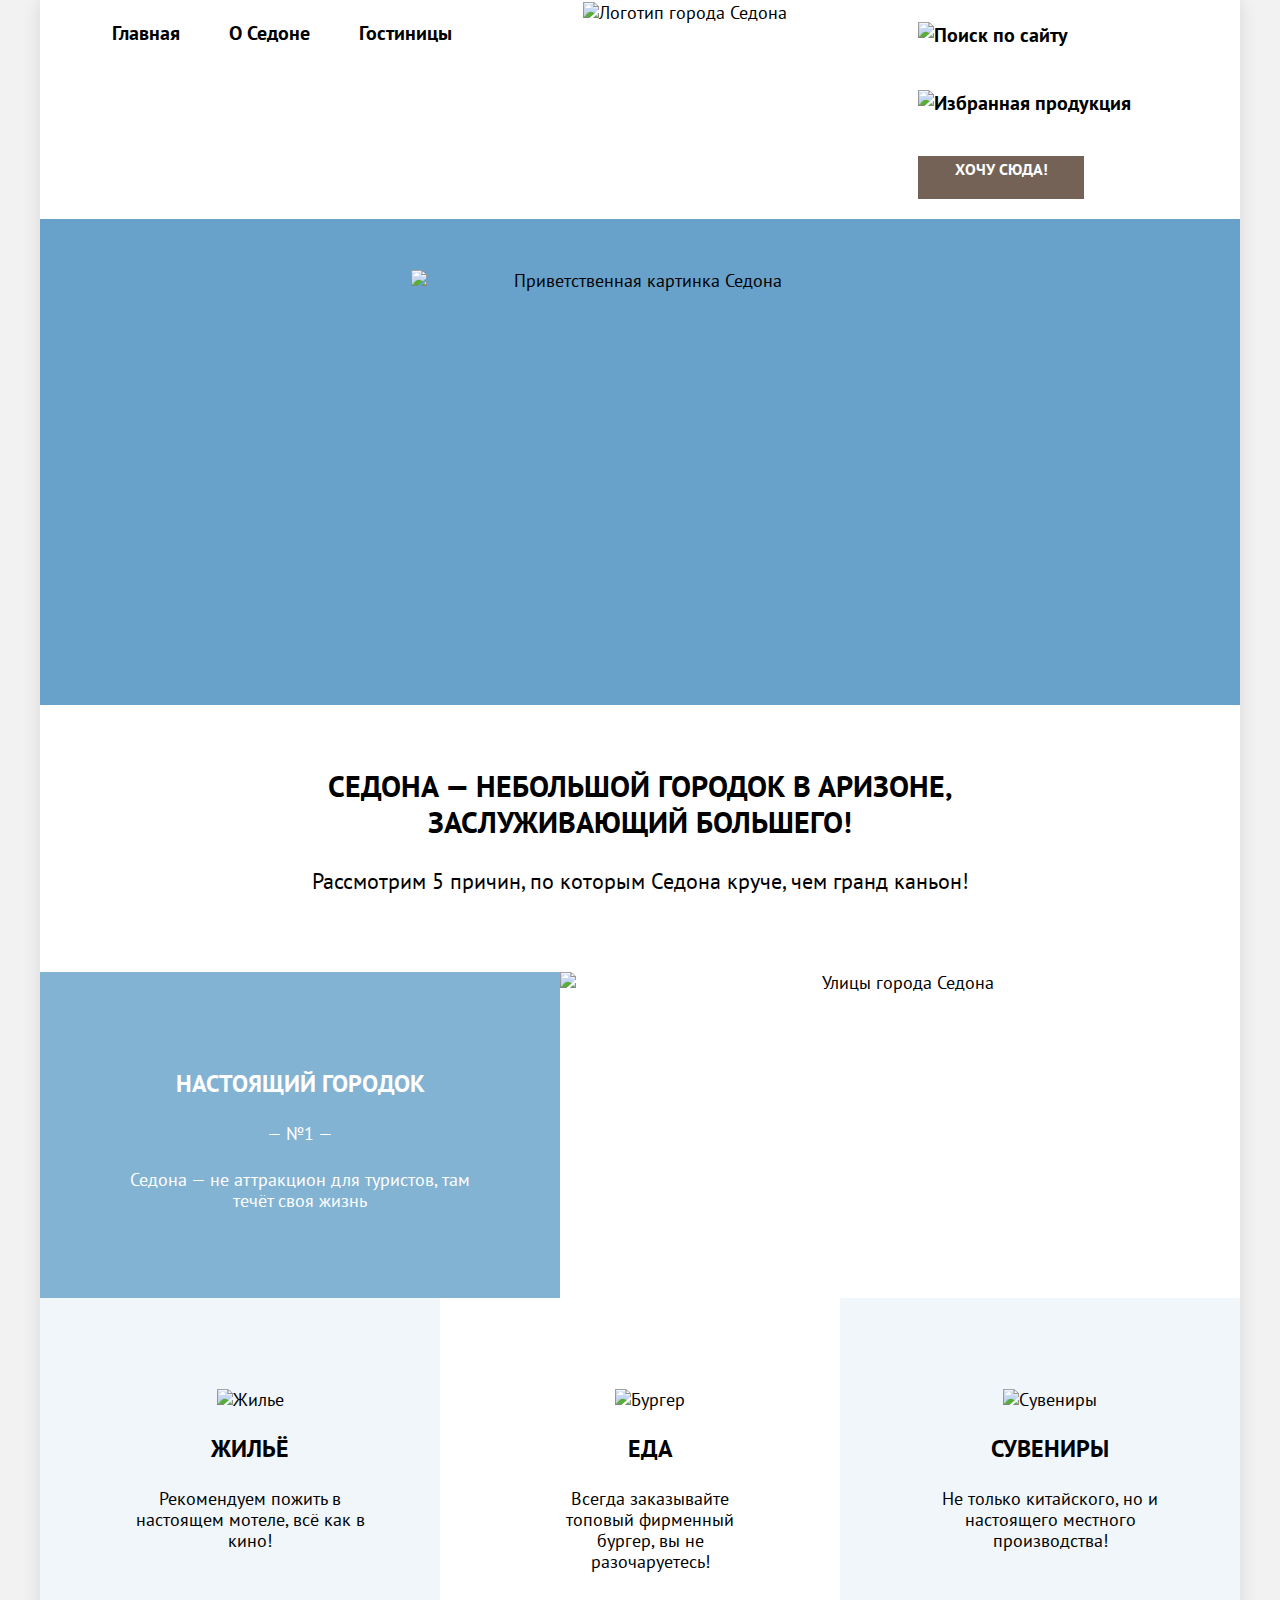
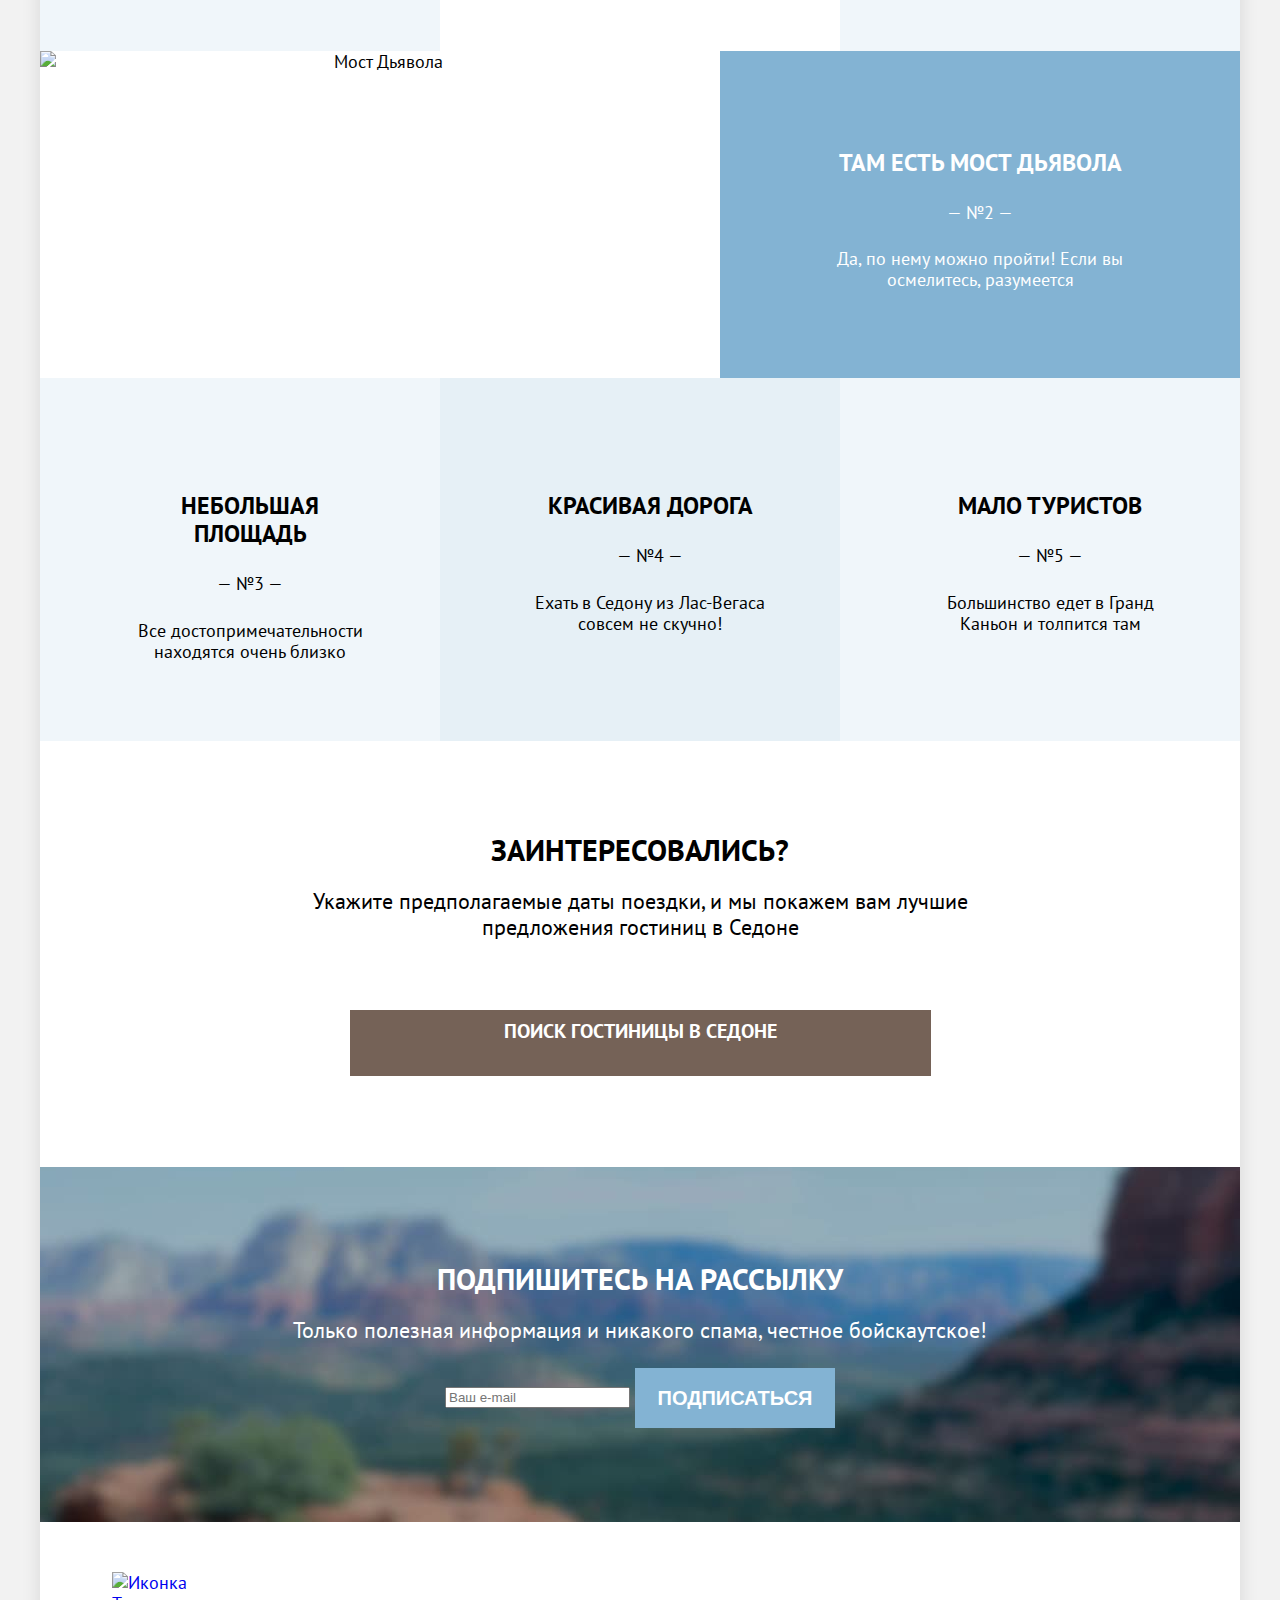
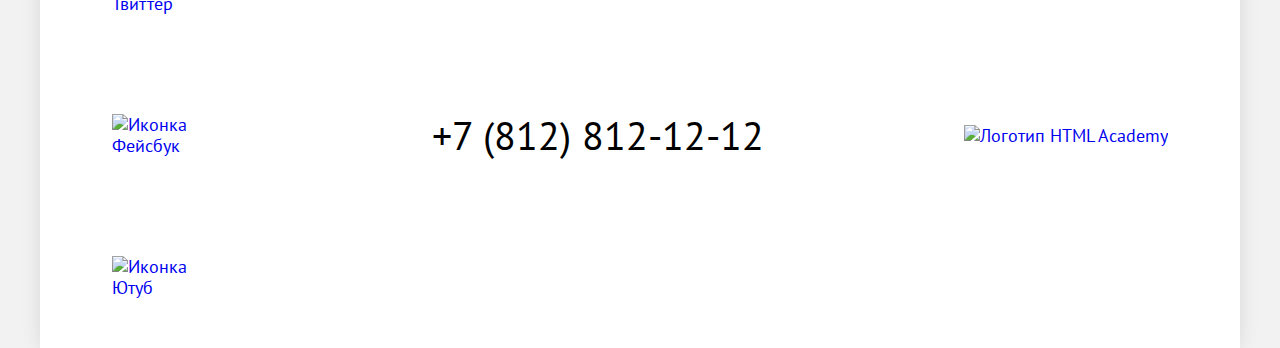
==== index.html @ 06d9ac66 "Стилизовал микросетки на флексах" ====
<!DOCTYPE html>
<html lang="en">
<head>
  <meta charset="UTF-8">
  <meta http-equiv="X-UA-Compatible" content="IE=edge">
  <meta name="viewport" content="width=device-width, initial-scale=1.0">
  <title>Седона</title>
  <link rel="stylesheet" href="css/styles.css">
</head>
<body>
  <div class="page-wrapper">
    <!-- HEADER-START -->
    <header class="main-header">
      <nav class="navigation container-xl">
        <ul class="navigation-list rs-list menu">
          <li class="navigation-item">
            <a class="navigation-link">Главная</a>
          </li>
          <li class="navigation-item">
            <a class="navigation-link" href="#">О Седоне</a>
          </li>
          <li class="navigation-item">
            <a class="navigation-link" href="catalog.html">Гостиницы</a>
          </li>
        </ul>
        <a class="logo">
          <span class="visually-hidden">Логотип города Седона</span>
          <img src="img/logos/logo-sedona.svg" width="138px" height="70px" class="logo" alt="Логотип города Седона">
        </a>
        <ul class="navigation-list navigation-user menu rs-list">
          <li class="navigation-item">
            <a class="navigation-link" href="#">
              <span class="visually-hidden">Поиск</span>
              <img src="img/icons/search-icon.svg" width="18px" height="18px" alt="Поиск по сайту">
            </a>
          </li>
          <li class="navigation-item">
            <a class="navigation-link" href="#">
              <span class="visually-hidden">Избранное</span>
              <img src="img/icons/favorite-icon.svg" width="18px" height="17px" alt="Избранная продукция">
            </a>
          </li>
          <li class="navigation-item">
            <a href="#" class="button button-brown">Хочу сюда!</a>
          </li>
        </ul>
      </nav>
    </header>
    <!-- HEADER END -->
    <!-- MAIN-START -->
    <main class="main-index">
      <div class="main-wrapper">
        <h1 class="visually-hidden">Cайт города Седона</h1>
        <section class="intro">
          <h2 class="visually-hidden">Баннер главной страницы</h2>
          <img class="intro-image" src="img/welcome.png" width="458px" height="352px" alt="Приветственная картинка Седона">
        </section>
        <section class="advantages">
          <h2 class="visually-hidden">Преимущества Седоны</h2>
          <div class="container-lg">
            <p class="advantages-heading rs-list">Седона — небольшой городок в Аризоне, заслуживающий большего!</p>
            <p class="advantages-description rs-list">Рассмотрим 5 причин, по которым Седона круче, чем гранд каньон!</p>
          </div>
          <!-- ADVANTAGES LIST START -->
          <div class="advantages-grid">
            <div class="advantages-row">
              <div class="advantages-item-coldblue">
                <h3 class="advantages-item-title title-4 rs-list">Настоящий городок</h3>
                <p class="advantages-item-number rs-list">— №1 —</p>
                <p class="advantages-item-description rs-list">Седона — не аттракцион для туристов, там течёт своя жизнь</p>
              </div>
              <img class="advantages-img" src="img/sedona-town.jpg" width="800px" height="384px" alt="Улицы города Седона">
            </div>
            <ul class="advantages-row rs-list">
              <li class="advantages-list-item advantages-item-lightblue">
                <img class="advantages-item-img" src="img/icons/house-icon.svg" width="75" height="72px" alt="Жилье">
                <h3 class="advantages-item-heading title-4 rs-list">Жильё</h3>
                <p class="advatanges-item-desc rs-list">Рекомендуем пожить в настоящем мотеле, всё как в кино!</p>
              </li>
              <li class="advantages-list-item advantages-item-white">
                <img class="advantages-item" src="img/icons/burger-icon.svg" width="74" height="70" alt="Бургер">
                <h3 class="advantages-item-heading title-4 rs-list">Еда</h3>
                <p class="advantages-item-desc rs-list">Всегда заказывайте топовый фирменный бургер, вы не разочаруетесь!</p>
              </li>
              <li class="advantages-list-item advantages-item-lightblue">
                <img class="advantages-item-img" src="img/icons/gift-icon.svg" width="64px" height="76px" alt="Сувениры">
                <h3 class="advantages-item-heading title-4 rs-list">Сувениры</h3>
                <p class="advantages-item-desc rs-list">Не только китайского, но и настоящего местного производства!</p>
              </li>
            </ul>
            <div class="advantages-row">
              <img class="advantages-img" src="img/devil-bridge.jpg" width="800" height="384" alt="Мост Дьявола">
              <div class="advantages-item-coldblue">
                <h3 class="advantages-item-title title-4 rs-list">Там есть мост дьявола</h3>
                <p class="advantages-item-number rs-list">— №2 —</p>
                <p class="advantages-item-description rs-list">Да, по нему можно пройти! Если вы осмелитесь, разумеется</p>
              </div>
            </div>
            <ul class="advantages-row rs-list">
              <li class="advantages-list-item advantages-item-lightblue">
                <h3 class="advantages-item-heading title-4 rs-list">Небольшая площадь</h3>
                <p class="advantages-number rs-list">— №3 —</p>
                <p class="advantages-item-description rs-list">Все достопримечательности находятся очень близко</p>
              </li>
              <li class="advantages-list-item advantages-item-lighterblue">
                <h3 class="advantages-item-heading title-4 rs-list">Красивая дорога</h3>
                <p class="advantages-number rs-list">— №4 —</p>
                <p class="advantages-item-description rs-list">Ехать в Седону из Лас-Вегаса совсем не скучно!</p>
              </li>
              <li class="advantages-list-item advantages-item-lightblue">
                <h3 class="advantages-item-heading title-4 rs-list">Мало туристов</h3>
                <p class="advantages-number rs-list">— №5 —</p>
                <p class="advantages-item-description rs-list">Большинство едет в Гранд Каньон и толпится там</p>
              </li>
            </ul>
          </div>
          <!-- ADVANTAGES LIST END -->
          <section class="container-lg">
            <span class="visually-hidden">Поиск гостинницы</span>
            <h2 class="booking-title title-3 rs-list">Заинтересовались?</h2>
            <p class="booking-text rs-list">Укажите предполагаемые даты поездки, и мы покажем вам лучшие предложения гостиниц в Седоне</p>
            <a class="button booking-button button-brown" href="catalog.html">ПОИСК ГОСТИНИЦЫ В Седоне</a>
          </section>
        </section>
      </div>
    </main>
    <!-- MAIN-END -->
    <!-- FOOTER-START -->
    <footer class="page-footer">
        <section class="subscribe">
          <div class="container-lg">
            <h2 class="subscribe-title title-3 rs-list">Подпишитесь на рассылку</h2>
            <p class="subscribe-text rs-list">Только полезная информация и никакого спама, честное бойскаутское!</p>
          </div>
          <form action="https://echo.htmlacademy.ru/" class="subscribe-form" method="POST">
            <label>
              <span class="visually-hidden">Ваш e-mail</span>
              <input type="email" class="subscribe-field" name="email" placeholder="Ваш e-mail" required>
            </label>
            <button type="submit" class="button subscribe-button button-blue">Подписаться</button>
          </form>
        </section>
        <section class="catalog-contacts container-xl">
            <h2 class="visually-hidden">Как связаться с нами</h2>
            <ul class="social rs-list">
              <li class="social-item">
                <a class="social-link" href="https://twitter.com/htmlacademy_ru">
                  <span class="visually-hidden">Твиттер</span>
                  <img src="img/icons/social-twitter.png" width="18px" height="15px" alt="Иконка Твиттер">
                </a>
              </li>
              <li class="social-item">
                <a class="social-link" href="https://www.facebook.com/htmlacademy">
                  <span class="visually-hidden">Фейсбук</span>
                  <img src="img/icons/social-facebook.png" width="10px" height="18px" alt="Иконка Фейсбук">
                </a>
              </li>
              <li class="social-item">
                <a class="social-link" href="https://www.youtube.com/user/htmlacademyru">
                  <span class="visually-hidden">Ютуб</span>
                  <img src="img/icons/social-youtube.png" width="20px" height="16px" alt="Иконка Ютуб">
                </a>
              </li>
            </ul>
            <a class="footer-phone" href="tel:+78128121212">+7 (812) 812-12-12</a>
            <a class="htmlacademy-logo" href="https://.htmlacademy.ru/">
              <span class="visually-hidden">HTML Академия</span>
              <img src="img/logos/logo-htmlacademy.svg" width="115px" height="33px" alt="Логотип HTML Academy">
            </a>
        </section>
    </footer>
    <!-- FOOTER-END -->
  </div>
</body>
</html>
---- css/styles.css ----
/* ==================================
   Section - Fonts
   ================================= */
   @font-face {
    font-family: "PT Sans";
    font-style: normal;
    font-weight: 400;
    src: url("../fonts/ptsans-400.woff2");
    font-display: swap;
  }

  @font-face {
    font-family: "PT Sans";
    font-style: normal;
    font-weight: 700;
    src: url("../fonts/ptsans-700.woff2");
    font-display: swap;
  }

  /* ==================================
     Section - Variables
     Блок будет содержать переменные:
     - цвета
     - повторяющиеся размеры и т.д.
     ================================= */
  :root {
    --b-black: #000000;
    --b-dark: #333333;
    --b-grey: #e5e5e5;
    --b-grey-light: #f2f2f2;
    --b-white: #fff;
    --brown-light: #756257;
    --brown-dark: #615048;
    --green-light: #7db54f;
    --green-dark: #6c9e42;
    --blue-light: #83b3d3;
    --blue-lighten-1: rgba(131, 179, 211, 0.2);
    --blue-lighten-2: rgba(131, 179, 211, 0.12);
    --blue-dark: #68a2ca;
    --error: #ff5757;
    --warning: #fd922e;
    --succes: #7db550;

    --base-fz: 18px;
    --base-lh: 21px;
    --base-fw: 400;
    --base-ff: "PT Sans", Arial, Helvetica, sans-serif;
    --anim: all 0.2s ease;
  }

  /* ==================================
     Section - Global Styles
     ================================= */

html {
  height: 100%;
}

body {
  padding: 0;
  margin: 0;
  display: flex;
  flex-direction: column;
  min-height: 100%;
  font-family: var(--base-ff);
  font-size: var(--base-fz);
  line-height: var(--base-lh);
  font-weight: var(--base-fw);
  background-color: var(--b-grey-light);
  color: var(--dark);
}

.main-container {
  flex-grow: 1;
}

.page-wrapper {
  width: 1200px;
  margin: 0 auto;
  background-color: var(--b-white);
  box-shadow: 0 0 18px 0px rgb(0 0 0 / 11%);
}

.container-xl {
  width: 1056px;
  margin: 0 auto;
}

.container-lg {
  width: 720px;
  margin: 0 auto;
}

img {
  max-width: 100%;
  height: auto;
  vertical-align: middle;
}

a {
  text-decoration: none;
}
/* ==================================
   Section - Utility classes
   ================================= */

.visually-hidden {
  position: absolute;
  width: 1px;
  height: 1px;
  margin: -1px;
  border: 0;
  padding: 0;
  white-space: nowrap;
  clip-path: inset(100%);
  clip: rect(0 0 0 0);
  overflow: hidden;
}

.rs-list {
  list-style: none;
  padding: 0;
  margin: 0;
}

.rs-indent {
  padding: 0;
  margin: 0;
}

/* ==================================
   Section - Buttons
   ================================= */
.button {
  display: inline-block;
  vertical-align: middle;
  font-size: 16px;
  line-height: var(--base-lh);
  font-weight: 700;
  text-align: center;
  text-decoration: none;
  text-transform: uppercase;
  color: var(--b-white);
  transition: var(--anim);
  border: 3px solid transparent;
  outline: none;
}

.button-blue {
  background-color: var(--blue-light);
}

.button-blue:hover {
  background-color: var(--blue-dark);
}

.button-blue:focus {
  border-color: var(--brown-light);
}

.button-blue:active {
  color: rgba(255, 255, 255, 0.3);
}

.button-brown {
  background-color: var(--brown-light);
}

.button-green {
  background-color: var(--green-light);
}

.button-brow:hover {
}
.button-brow:focus {
}
.button-brow:active {
}

.button-green:hover {
}
.button-green:focus {
}
.button-green:active {
}
/* ==================================
   Section - Typography
   ================================= */
.title-1 {
  font-weight: 700;
  font-size: 60px;
  line-height: 78px;
  color: var(--b-black);
}
.title-2 {
  font-weight: 700;
  font-size: 40px;
  color: var(--b-black);
}
.title-3 {
  font-weight: 700;
  font-size: 30px;
  line-height: 30px;
  text-transform: uppercase;
  color: var(--b-black);
}
.title-4 {
  font-weight: 700;
  font-size: 24px;
  color: var(--b-black);
}

/* ==================================
   Section - Header
   ================================= */

.navigation {
  display: flex;
}

.navigation-list {
  margin: 0;
  padding: 0;
  width: 340px;
}

.menu {
  display: flex;
  justify-content: space-between;
  flex-wrap: wrap;
}

.navigation-item {
  padding-top: 20px;
  padding-bottom: 20px;
}

.navigation-link {
  font-size: 20px;
  line-height: 26px;
  text-decoration: none;
  color: var(--b-black);
  font-weight: 700;
  display: block;
}

.navigation-user .navigation-link {
  min-height: 18px;
  min-width: 18px;
}

.navigation-user .button {
  min-width: 160px;
  min-height: 37px;
}

.logo {
  margin-right: auto;
  margin-left: auto;
}

.navigation-user {
  width: 250px;
}

/* ==================================
   Section - Intro
   ================================= */


.intro {
  background: var(--blue-dark) url("../img/backgrounds/index-background.jpg") no-repeat center/cover;
  display: flex;
  justify-content: center;
  align-items: center;
  text-align: center;
}

.intro-image {
  margin-top: 51px;
  margin-bottom: 83px;
}

/* ==================================
   Section - Advantages
   ================================= */

.advantages,
.advantages-row {
  text-align: center;
}

.advantages-heading {
  font-size: 30px;
  line-height: 36px;
  text-transform: uppercase;
  font-weight: 700;
  color: var(--b-black);
  margin-top: 63px;
  margin-bottom: 23px;
}

.advantages-description {
  font-size: 22px;
  line-height: 36px;
  margin-bottom: 73px;
}

.advantages-row {
  display: flex;
}

.advantages-img {
  flex-grow: 2;
}

.advantages-item-coldblue {
  width: calc(100% - 800px);
  background-color: var(--blue-light);
  color: var(--b-white);
  padding: 98px 90px 77px 90px;
}

.advantages-item-title {
  line-height: 28px;
  text-transform: uppercase;
  color: var(--b-white);
  margin: 0;
}


.advantages-item-number {
  margin-top: 25px;
  margin-bottom: 25px;
}

.advantages-item-lightblue {
  background-color: rgba(131, 179, 211, 0.12);
}

.advantages-list-item {
  width: calc(100% / 3);
  padding: 89px 75px 79px 95px;
}

.advantages-item-heading {
  line-height: 28px;
  text-transform: uppercase;
  margin-top: 25px;
  margin-bottom: 25px;
}

.advantages-number {
  margin-bottom: 26px;
}

.advantages-item-lighterblue {
  background-color: rgba(131, 179, 211, 0.2);
}

/* ==================================
   Section - Booking
   ================================= */

.booking-title {
  line-height: 36px;
  margin-top: 91px;
  margin-bottom: 20px;
}

.booking-button {
  font-size: 20px;
  line-height: 36px;
  margin-bottom: 91px;
  min-width: 575px;
  min-height: 60px;
}

.booking-text {
  font-size: 22px;
  line-height: 26px;
  margin-bottom: 70px;
}

/* ==================================
   Section - Subscribe
   ================================= */

.subscribe {
  background: var(--blue-dark) url("../img/backgrounds/background-subscribe.jpg") no-repeat center/cover;
  color: var(--b-white);
  text-align: center;
}

.subscribe-title {
  line-height: 36px;
  color: var(--b-white);
  padding-top: 94px;
  margin-bottom: 20px;
}

.subscribe-text {
  font-size: 22px;
  line-height: 26px;
  margin-bottom: 25px;
}

.subscribe-button {
  font-size: 20px;
  line-height: 26px;
  min-width: 200px;
  min-height: 60px;
}

.subscribe-form {
  width: 800px;
  margin: 0 auto;
  padding-bottom: 94px;
}

/* ==================================
   Section - Footer
   ================================= */


.catalog-contacts {
  display: flex;
  justify-content: space-between;
  align-items: center;
}

.social {
  width: 120px;
  display: flex;
  flex-wrap: wrap;
  justify-content: space-between;
}


.social-item {
  padding-top: 50px;
  padding-bottom: 50px;
}

.footer-phone {
  font-size: 40px;
  line-height: 40px;
  color: var(--b-black);
  text-decoration: none;
}

/* ==================================
   Section - Inner Header
   ================================= */

.inner-header {
  background-color: var(--b-dark);
  background-image: url("../img/backgrounds/catalog-background.jpg");
  background-repeat: no-repeat;
  background-position: center center;
  background-size: cover;
  color: var(--b-white);
}

.inner-header-title {
  color: var(--b-white);
  padding-top: 20px;
  margin-bottom: 5px;
}

.breadcrumbs {
  display: flex;
  margin-bottom: 45px;
}

.breadcrumbs-link {
  font-size: 16px;
  margin-left: 27px;
}

/* ==================================
   Section - Filters
   ================================= */

.filter-title {
  font-size: 20px;
  line-height: 26px;
  font-weight: 700;
}

.filter {
  display: flex;
  padding-bottom: 83px;
}

.filter-group {
  width: 150px;
}

.infrastructure {
  margin-right: 70px;
}

.product-type {
  margin-right: 170px;
}

.filters {
  display: flex;
}

.filters-button {
  display: flex;
  flex-direction: column;
  margin-left: auto;
}

.filter-submit {
  min-width: 160px;
  min-height: 48px;
  cursor: pointer;
}

.filter-reset {
  font-family: var(--base-ff);
  font-size: var(--base-fz);
  font-weight: var(--base-fw);
  color: var(--b-white);
  background-color: hsl(0deg 0% 100% / 0%);
  min-width: 160px;
  min-height: 48px;
  border: none;
  cursor: pointer;
}



/* ==================================
   Section - Sorting
   ================================= */


.catalog-sort {
  display: flex;
  padding-top: 50px;
  padding-bottom: 45px;
}

.catalog-sort-title {
  line-height: 39px;
  margin-right: 170px;
}

.catalog-grade-select {
  font-size: var(--base-fz);
  line-height: 24px;
  font-weight: var(--base-fw);
  color: var(--dark);
}

.sort-type {
  margin-left: auto;
  width: 160px;
  display: flex;
}

.sort-type-item:not(:last-child) {
  margin-right: 8px;
}

/* ==================================
   Section - Product-List
   ================================= */

.card {
  display: flex;
}

.card-column {
  display: flex;
}

.raiting-column {
  margin-left: auto;
}

.card-name-link {
  line-height: 31px;
  text-decoration: none;
}

.raiting-value {
  font-size: 16px;
  text-align: center;
  text-transform: uppercase;
  background-color: var(--b-grey-light);
}

.catalog-button-more {
  font-size: 20px;
  line-height: 26px;
  min-width: 625px;
  min-height: 55px;
  margin-top: 31px;
  margin-bottom: 30px;
}

.catalog-more {
  text-align: center;
}

/* ==================================
   Section - Pagination
   ================================= */

.catalog-footer {
  display: flex;
  justify-content: space-between;
  padding-top: 31px;
}

.pagination {
  display: flex;
}

.pagination-item {
  width: 55px;
}

.pagination-item:not(:last-child) {
  margin-right: 7px;
}

.pagination-link {
  font-size: 20px;
  line-height: 26px;
  text-align: center;
  font-weight: 700;
  text-decoration: none;
  color: var(--b-white);
  background-color: var(--blue-light);
  min-width: 55px;
  min-height: 55px;
  display: block;
}

.pagination-link-current {
  background-color: var(--b-grey);
  color: var(--b-dark);
}

/* ==================================
   Section - Subscribe-Catalog
   ================================= */

.subscribe-catalog {
  text-align: center;
}

.subscribe-catalog-title {
  line-height: 36px;
  color: var(--b-black);
  padding-top: 94px;
  margin-bottom: 20px;
}
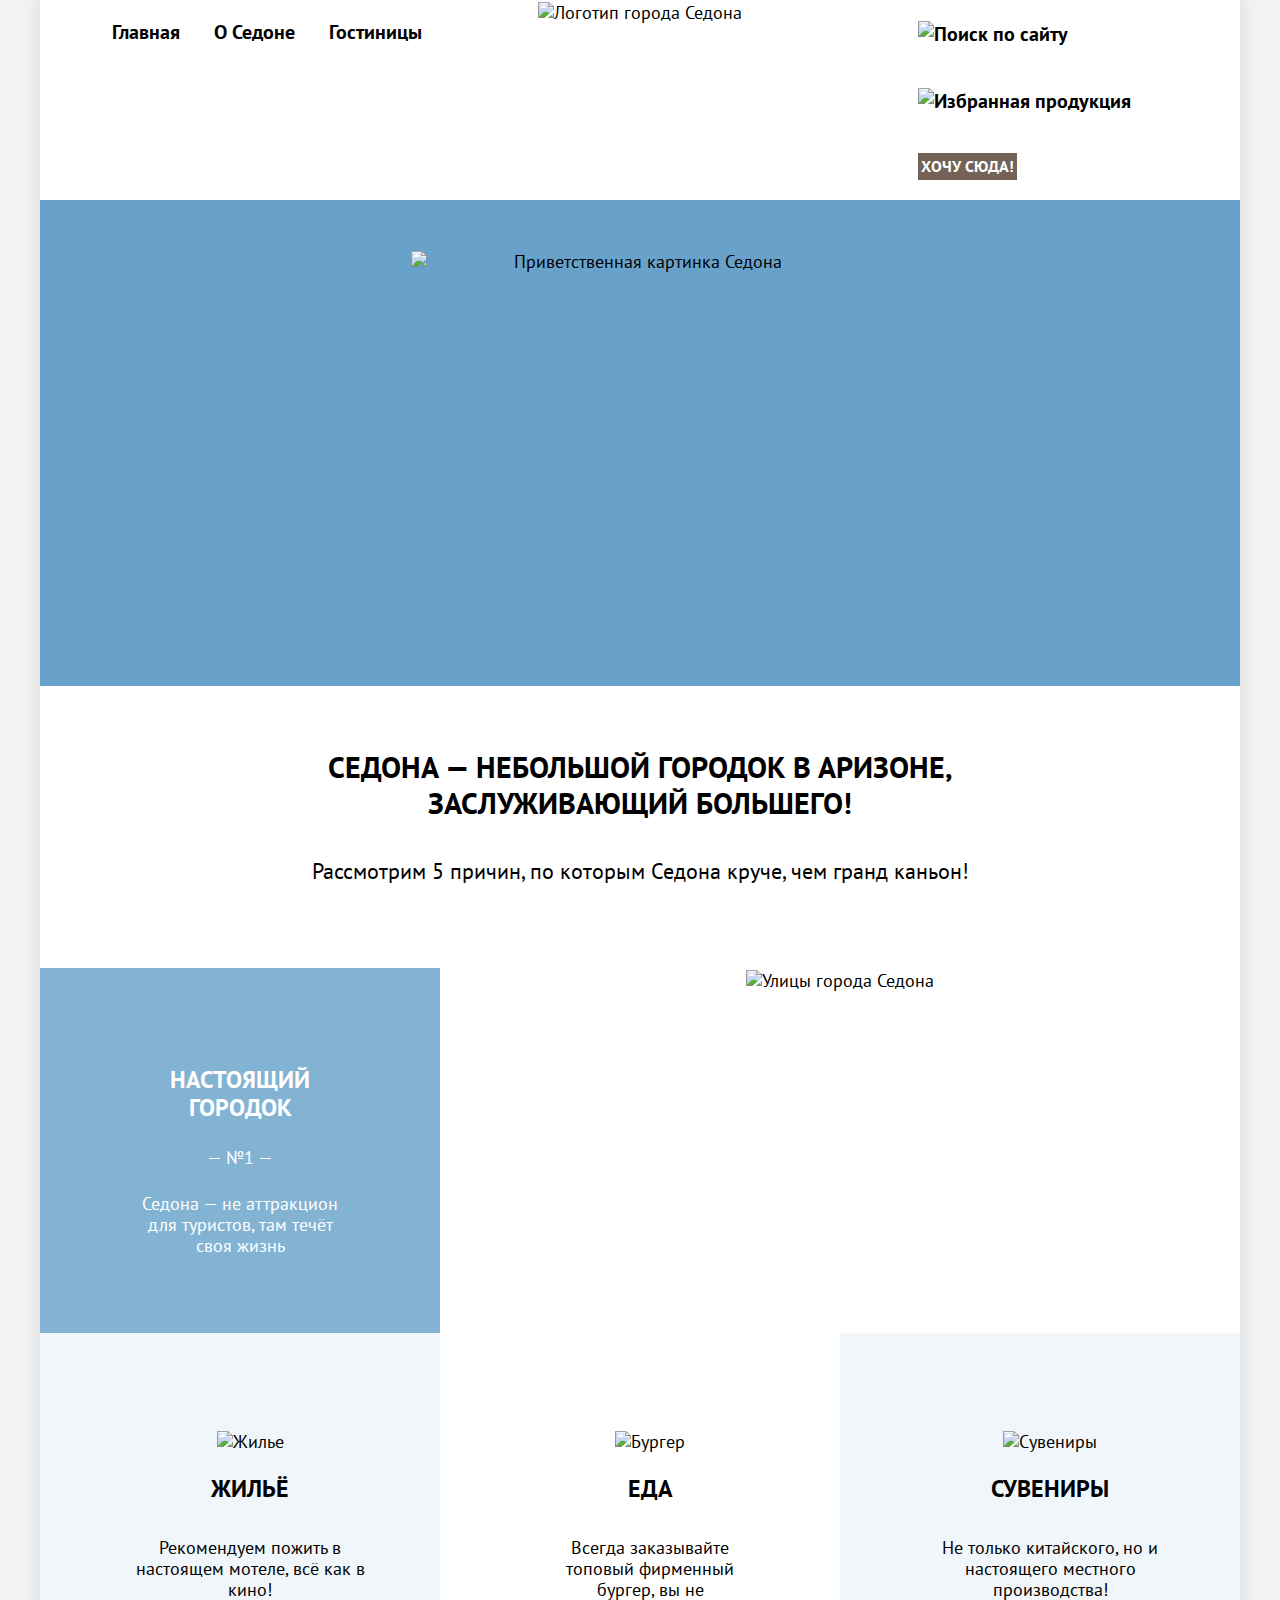
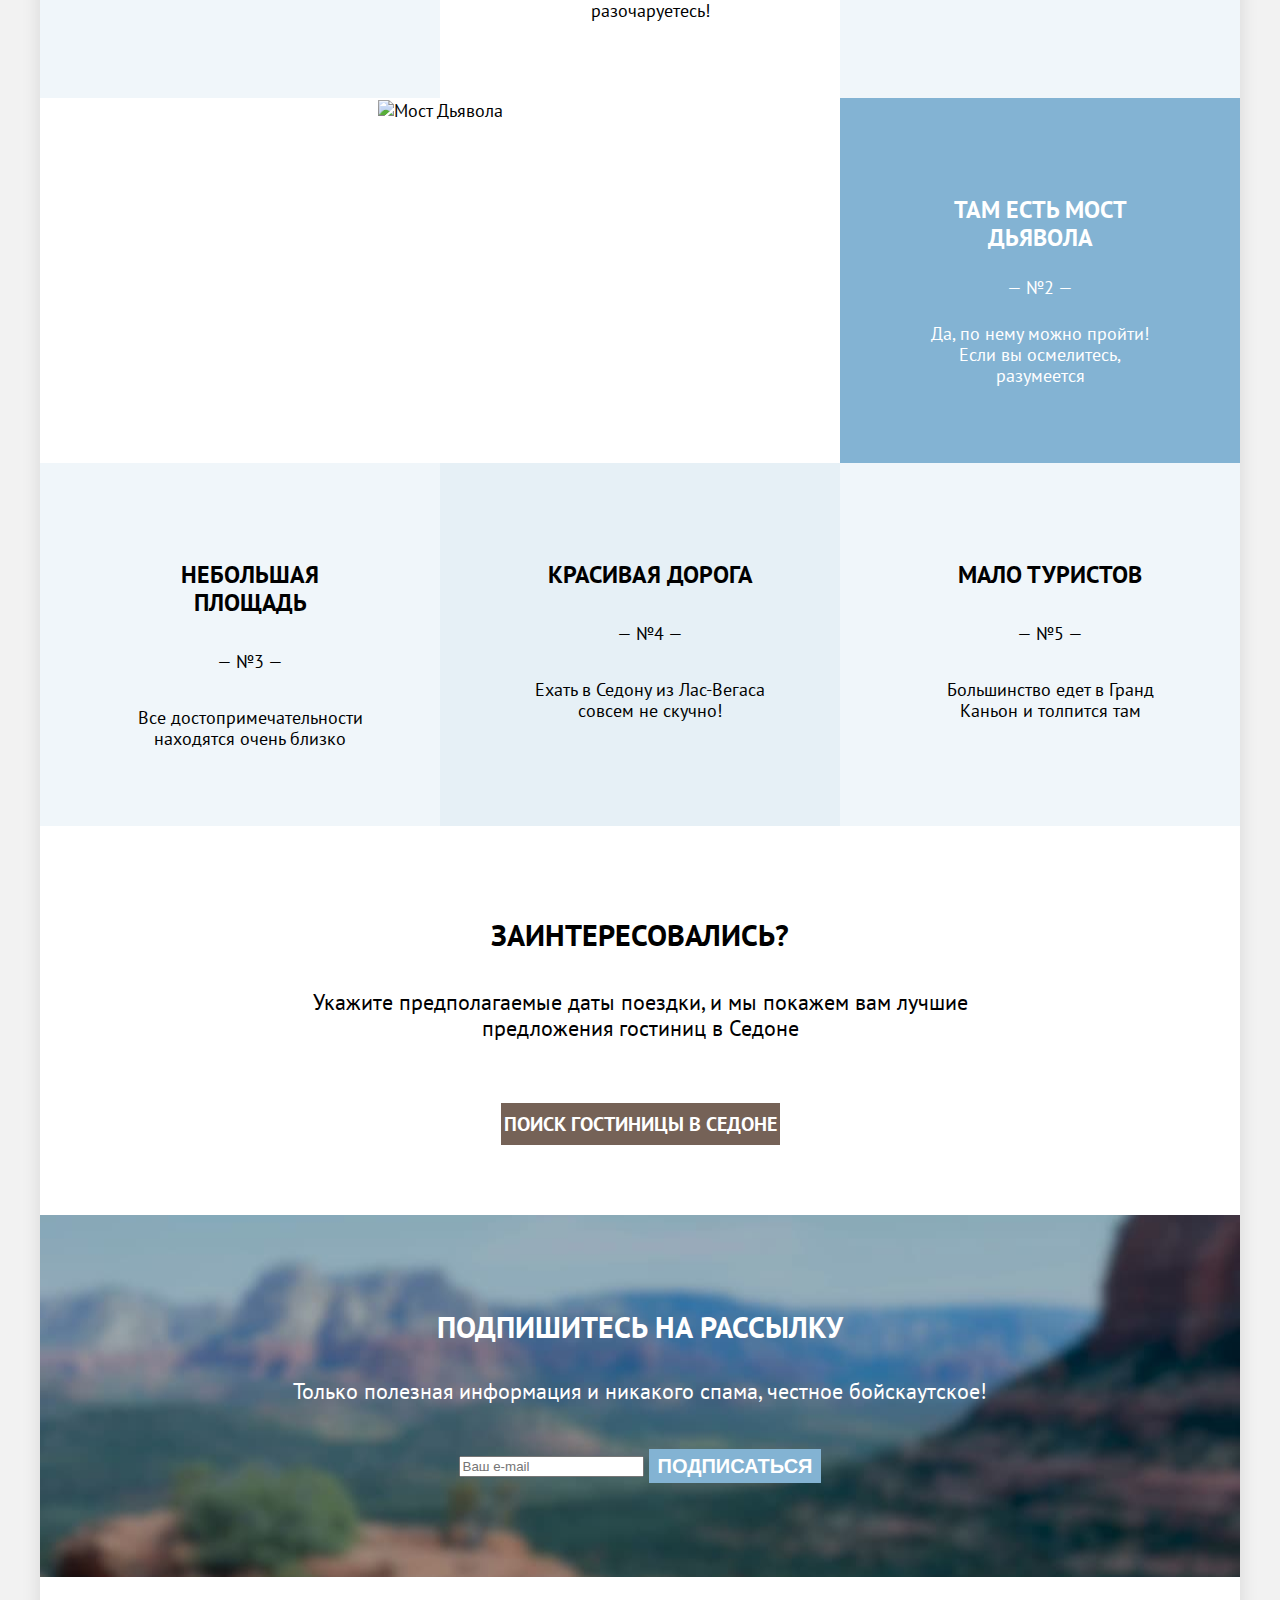
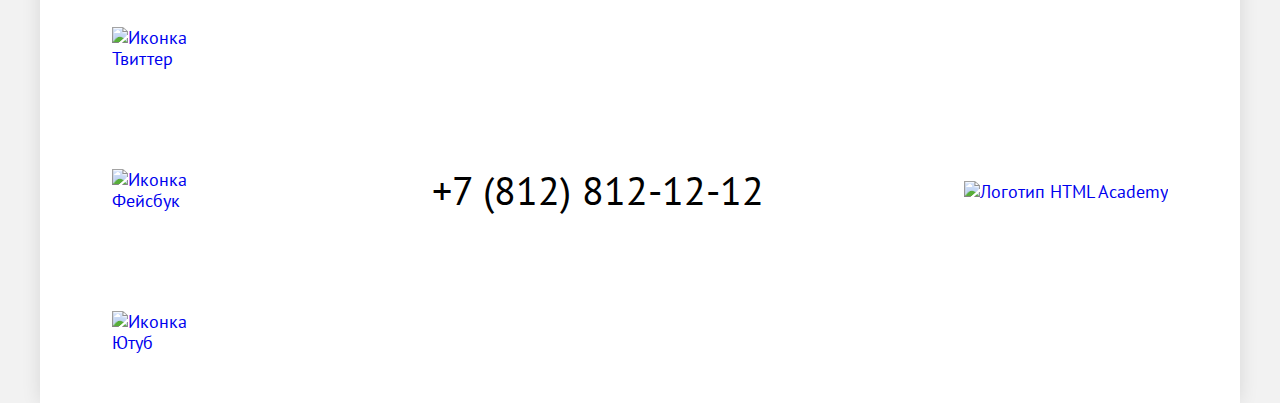
==== commit 4f6eeb67: "Правки по сетке на 2й странице" ====
--- a/index.html
+++ b/index.html
@@ -57,20 +57,20 @@
         </section>
         <section class="advantages">
           <h2 class="visually-hidden">Преимущества Седоны</h2>
-          <div class="container-lg">
+          <div class="container-lg advantages-header">
             <p class="advantages-heading rs-list">Седона — небольшой городок в Аризоне, заслуживающий большего!</p>
             <p class="advantages-description rs-list">Рассмотрим 5 причин, по которым Седона круче, чем гранд каньон!</p>
           </div>
           <!-- ADVANTAGES LIST START -->
-          <div class="advantages-grid">
-            <div class="advantages-row">
-              <div class="advantages-item-coldblue">
-                <h3 class="advantages-item-title title-4 rs-list">Настоящий городок</h3>
-                <p class="advantages-item-number rs-list">— №1 —</p>
-                <p class="advantages-item-description rs-list">Седона — не аттракцион для туристов, там течёт своя жизнь</p>
-              </div>
+          <ul class="advantages-grid rs-list">
+            <li class="advantages-item-coldblue">
+              <h3 class="advantages-item-title title-4 rs-list">Настоящий городок</h3>
+              <p class="advantages-item-number rs-list">— №1 —</p>
+              <p class="advantages-item-description rs-list">Седона — не аттракцион для туристов, там течёт своя жизнь</p>
+            </li>
+            <li class="advantages-item-img-r">
               <img class="advantages-img" src="img/sedona-town.jpg" width="800px" height="384px" alt="Улицы города Седона">
-            </div>
+            </li>
             <ul class="advantages-row rs-list">
               <li class="advantages-list-item advantages-item-lightblue">
                 <img class="advantages-item-img" src="img/icons/house-icon.svg" width="75" height="72px" alt="Жилье">
@@ -78,7 +78,7 @@
                 <p class="advatanges-item-desc rs-list">Рекомендуем пожить в настоящем мотеле, всё как в кино!</p>
               </li>
               <li class="advantages-list-item advantages-item-white">
-                <img class="advantages-item" src="img/icons/burger-icon.svg" width="74" height="70" alt="Бургер">
+                <img class="advantages-item-img" src="img/icons/burger-icon.svg" width="74" height="70" alt="Бургер">
                 <h3 class="advantages-item-heading title-4 rs-list">Еда</h3>
                 <p class="advantages-item-desc rs-list">Всегда заказывайте топовый фирменный бургер, вы не разочаруетесь!</p>
               </li>
@@ -88,14 +88,14 @@
                 <p class="advantages-item-desc rs-list">Не только китайского, но и настоящего местного производства!</p>
               </li>
             </ul>
-            <div class="advantages-row">
+            <li class="advantages-item-img-l">
               <img class="advantages-img" src="img/devil-bridge.jpg" width="800" height="384" alt="Мост Дьявола">
-              <div class="advantages-item-coldblue">
-                <h3 class="advantages-item-title title-4 rs-list">Там есть мост дьявола</h3>
-                <p class="advantages-item-number rs-list">— №2 —</p>
-                <p class="advantages-item-description rs-list">Да, по нему можно пройти! Если вы осмелитесь, разумеется</p>
-              </div>
-            </div>
+            </li>
+            <li class="advantages-item-coldblue">
+              <h3 class="advantages-item-title title-4 rs-list">Там есть мост дьявола</h3>
+              <p class="advantages-item-number rs-list">— №2 —</p>
+              <p class="advantages-item-description rs-list">Да, по нему можно пройти! Если вы осмелитесь, разумеется</p>
+            </li>
             <ul class="advantages-row rs-list">
               <li class="advantages-list-item advantages-item-lightblue">
                 <h3 class="advantages-item-heading title-4 rs-list">Небольшая площадь</h3>
@@ -113,9 +113,9 @@
                 <p class="advantages-item-description rs-list">Большинство едет в Гранд Каньон и толпится там</p>
               </li>
             </ul>
-          </div>
+          </ul>
           <!-- ADVANTAGES LIST END -->
-          <section class="container-lg">
+          <section class="container-lg booking-container">
             <span class="visually-hidden">Поиск гостинницы</span>
             <h2 class="booking-title title-3 rs-list">Заинтересовались?</h2>
             <p class="booking-text rs-list">Укажите предполагаемые даты поездки, и мы покажем вам лучшие предложения гостиниц в Седоне</p>
@@ -128,7 +128,7 @@
     <!-- FOOTER-START -->
     <footer class="page-footer">
         <section class="subscribe">
-          <div class="container-lg">
+          <div class="container-lg subscribe-container">
             <h2 class="subscribe-title title-3 rs-list">Подпишитесь на рассылку</h2>
             <p class="subscribe-text rs-list">Только полезная информация и никакого спама, честное бойскаутское!</p>
           </div>
--- a/css/styles.css
+++ b/css/styles.css
@@ -221,7 +221,7 @@
 .navigation-list {
   margin: 0;
   padding: 0;
-  width: 340px;
+  width: 310px;
 }
 
 .menu {
@@ -231,7 +231,7 @@
 }
 
 .navigation-item {
-  padding-top: 20px;
+  padding-top: 19px;
   padding-bottom: 20px;
 }
 
@@ -244,23 +244,23 @@
   display: block;
 }
 
+.navigation-user {
+  width: 250px;
+}
+
 .navigation-user .navigation-link {
   min-height: 18px;
   min-width: 18px;
 }
 
 .navigation-user .button {
-  min-width: 160px;
-  min-height: 37px;
+
 }
 
 .logo {
   margin-right: auto;
   margin-left: auto;
-}
-
-.navigation-user {
-  width: 250px;
+  transform: translateX(-15px);
 }
 
 /* ==================================
@@ -284,6 +284,11 @@
 /* ==================================
    Section - Advantages
    ================================= */
+
+.advantages-header {
+  padding-top: 63px;
+  padding-bottom: 79px;
+}
 
 .advantages,
 .advantages-row {
@@ -296,29 +301,41 @@
   text-transform: uppercase;
   font-weight: 700;
   color: var(--b-black);
-  margin-top: 63px;
-  margin-bottom: 23px;
+  margin-bottom: 32px;
 }
 
 .advantages-description {
   font-size: 22px;
   line-height: 36px;
-  margin-bottom: 73px;
+}
+
+.advantages-grid {
+  display: grid;
+  grid-template-columns: repeat(3, 1fr);
+}
+
+.advantages-item-img-r {
+  grid-column: 2 / 4;
+  width: 100%;
+  height: auto;
+  object-fit: cover;
+}
+
+.advantages-item-coldblue {
+  background-color: var(--blue-light);
+  color: var(--b-white);
+  padding: 98px 90px 77px 90px;
 }
 
 .advantages-row {
-  display: flex;
-}
-
-.advantages-img {
-  flex-grow: 2;
-}
-
-.advantages-item-coldblue {
-  width: calc(100% - 800px);
-  background-color: var(--blue-light);
-  color: var(--b-white);
-  padding: 98px 90px 77px 90px;
+  grid-column: 1 / -1;
+  display: grid;
+  grid-template-columns: repeat(3, 1fr);
+}
+
+.advantages-item-img-l {
+  grid-column: 1 / 3;
+  grid-row: 3 / 4;
 }
 
 .advantages-item-title {
@@ -326,11 +343,10 @@
   text-transform: uppercase;
   color: var(--b-white);
   margin: 0;
-}
-
+  margin-bottom: 25px;
+}
 
 .advantages-item-number {
-  margin-top: 25px;
   margin-bottom: 25px;
 }
 
@@ -339,19 +355,21 @@
 }
 
 .advantages-list-item {
-  width: calc(100% / 3);
-  padding: 89px 75px 79px 95px;
+  padding: 98px 75px 77px 95px;
+}
+
+.advantages-item-img {
+  margin-bottom: 23px;
 }
 
 .advantages-item-heading {
   line-height: 28px;
   text-transform: uppercase;
-  margin-top: 25px;
-  margin-bottom: 25px;
+  margin-bottom: 34px;
 }
 
 .advantages-number {
-  margin-bottom: 26px;
+  margin-bottom: 35px;
 }
 
 .advantages-item-lighterblue {
@@ -362,24 +380,25 @@
    Section - Booking
    ================================= */
 
+.booking-container {
+  padding-top: 91px;
+  padding-bottom: 70px;
+}
+
 .booking-title {
   line-height: 36px;
-  margin-top: 91px;
-  margin-bottom: 20px;
+  margin-bottom: 36px;
 }
 
 .booking-button {
   font-size: 20px;
   line-height: 36px;
-  margin-bottom: 91px;
-  min-width: 575px;
-  min-height: 60px;
 }
 
 .booking-text {
   font-size: 22px;
   line-height: 26px;
-  margin-bottom: 70px;
+  margin-bottom: 62px;
 }
 
 /* ==================================
@@ -390,32 +409,30 @@
   background: var(--blue-dark) url("../img/backgrounds/background-subscribe.jpg") no-repeat center/cover;
   color: var(--b-white);
   text-align: center;
+  padding-top: 94px;
+  padding-bottom: 94px;
 }
 
 .subscribe-title {
   line-height: 36px;
   color: var(--b-white);
-  padding-top: 94px;
-  margin-bottom: 20px;
+  margin-bottom: 33px;
 }
 
 .subscribe-text {
   font-size: 22px;
   line-height: 26px;
-  margin-bottom: 25px;
+  margin-bottom: 45px;
 }
 
 .subscribe-button {
   font-size: 20px;
   line-height: 26px;
-  min-width: 200px;
-  min-height: 60px;
 }
 
 .subscribe-form {
   width: 800px;
   margin: 0 auto;
-  padding-bottom: 94px;
 }
 
 /* ==================================
@@ -462,10 +479,14 @@
   color: var(--b-white);
 }
 
+.inner-header-container {
+  padding-top: 35px;
+  padding-bottom: 83px;
+}
+
 .inner-header-title {
   color: var(--b-white);
-  padding-top: 20px;
-  margin-bottom: 5px;
+  margin-bottom: 8px;
 }
 
 .breadcrumbs {
@@ -488,25 +509,14 @@
   font-weight: 700;
 }
 
-.filter {
-  display: flex;
-  padding-bottom: 83px;
-}
-
-.filter-group {
-  width: 150px;
-}
-
-.infrastructure {
-  margin-right: 70px;
-}
-
-.product-type {
-  margin-right: 170px;
-}
-
 .filters {
-  display: flex;
+  display: grid;
+  grid-template-columns: 150px 180px auto 160px;
+  gap: 67px;
+}
+
+.product-cost {
+ justify-self: end;
 }
 
 .filters-button {
@@ -539,6 +549,9 @@
    Section - Sorting
    ================================= */
 
+.catalog-result {
+  border-bottom: 1px solid #E5E5E5;
+}
 
 .catalog-sort {
   display: flex;
@@ -573,20 +586,56 @@
    ================================= */
 
 .card {
-  display: flex;
-}
-
-.card-column {
-  display: flex;
-}
-
-.raiting-column {
-  margin-left: auto;
+  display: grid;
+  grid-template-columns:  180px 320px auto;
+  column-gap: 36px;
+  padding-top: 30px;
+  padding-bottom: 30px;
+  border-top: 1px solid #E5E5E5;
+}
+
+.card:last-child {
+  border-bottom: 1px solid #E5E5E5;
 }
 
 .card-name-link {
   line-height: 31px;
   text-decoration: none;
+}
+
+.card-category {
+  display: flex;
+  width: 235px;
+  justify-content: space-between;
+  margin-bottom: 40px;
+}
+
+.card-type {
+
+}
+
+.card-buttons {
+  display: grid;
+  grid-template-columns: 151px 160px;
+  column-gap: 8px;
+}
+
+.card-buttons .button {
+  display: block;
+}
+
+.raiting-column {
+  justify-self: end;
+}
+
+.raiting {
+  display: flex;
+  justify-content: center;
+  margin-bottom: 61px;
+}
+
+.raiting-item {
+  width: 25px;
 }
 
 .raiting-value {
@@ -594,6 +643,19 @@
   text-align: center;
   text-transform: uppercase;
   background-color: var(--b-grey-light);
+  width: 160px;
+  padding-top: 10px;
+  padding-bottom: 9px;
+}
+
+.card-buttons .button {
+
+}
+
+.catalog-more {
+  padding-top: 31px;
+  padding-bottom: 30px;
+  text-align: center;
 }
 
 .catalog-button-more {
@@ -601,13 +663,9 @@
   line-height: 26px;
   min-width: 625px;
   min-height: 55px;
-  margin-top: 31px;
-  margin-bottom: 30px;
-}
-
-.catalog-more {
-  text-align: center;
-}
+}
+
+
 
 /* ==================================
    Section - Pagination
@@ -655,11 +713,12 @@
 
 .subscribe-catalog {
   text-align: center;
+  padding-top: 94px;
+  padding-bottom: 138px;
 }
 
 .subscribe-catalog-title {
   line-height: 36px;
   color: var(--b-black);
-  padding-top: 94px;
   margin-bottom: 20px;
 }
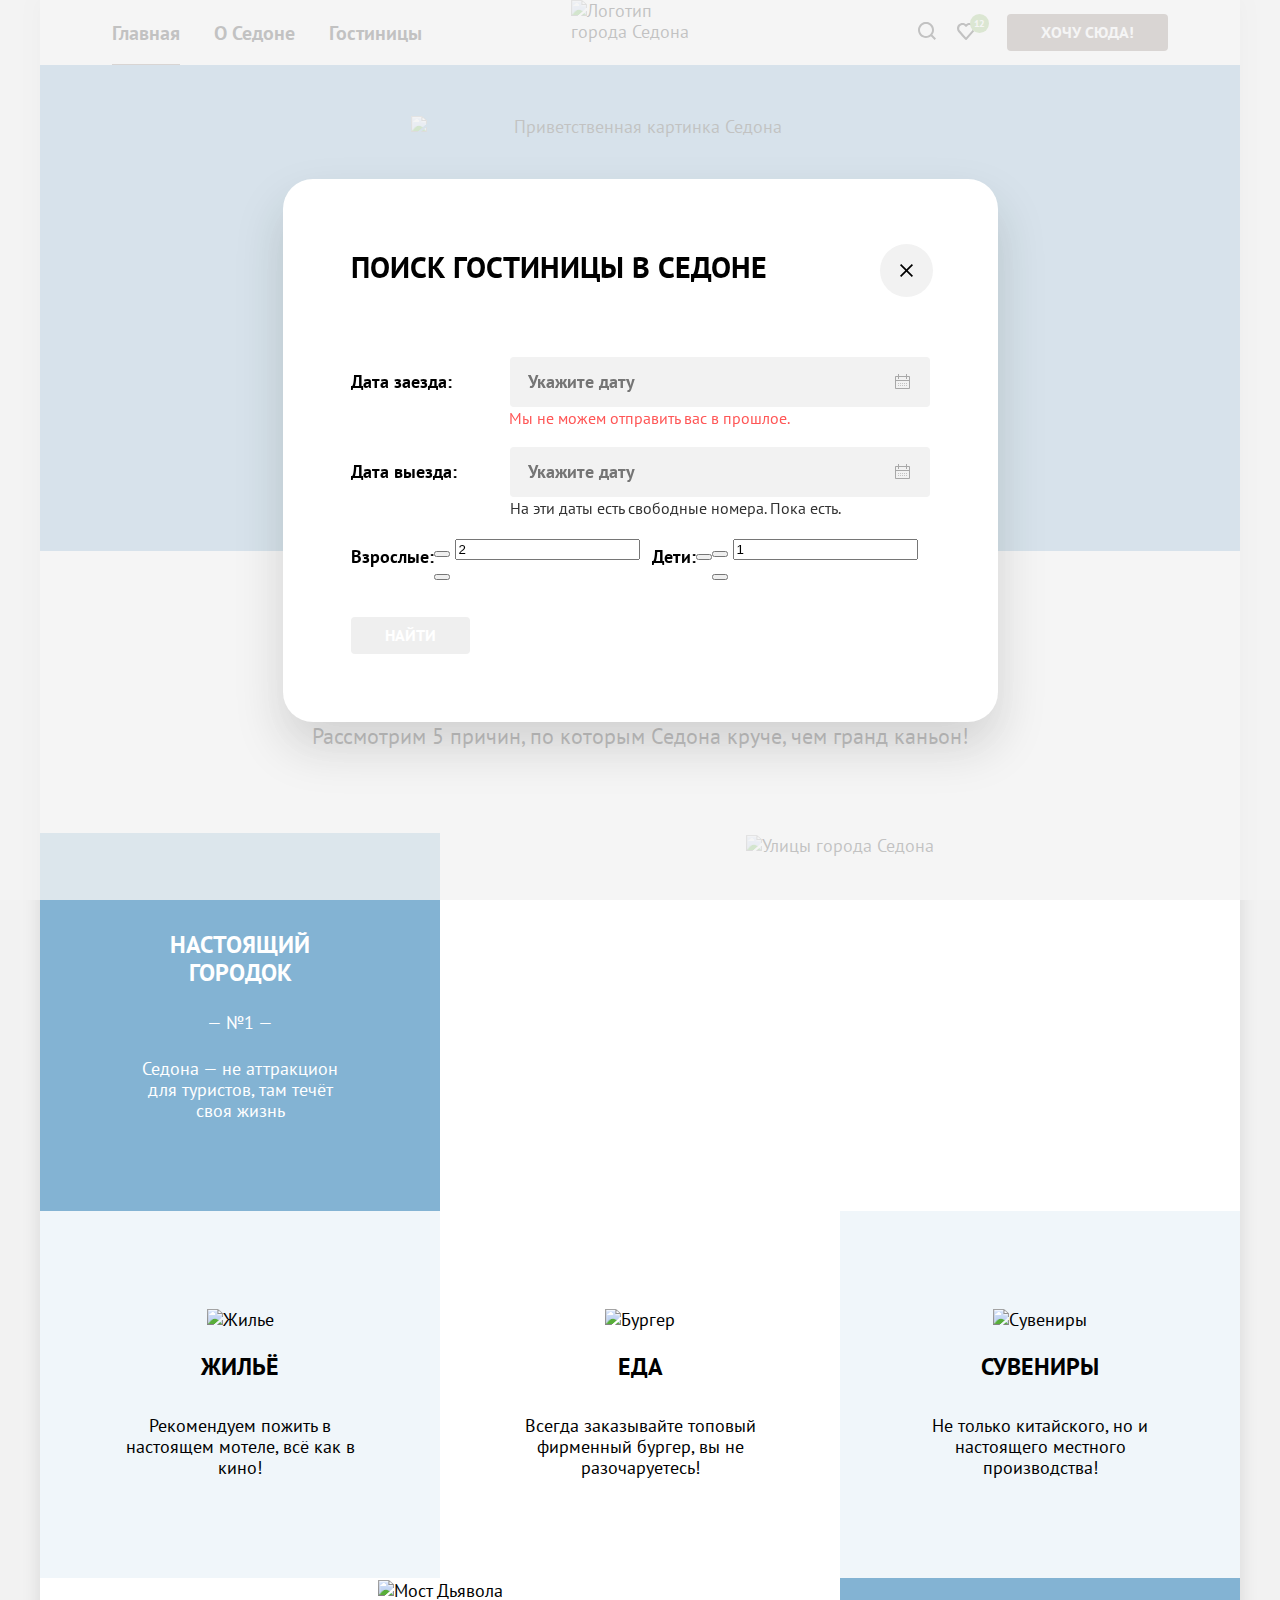
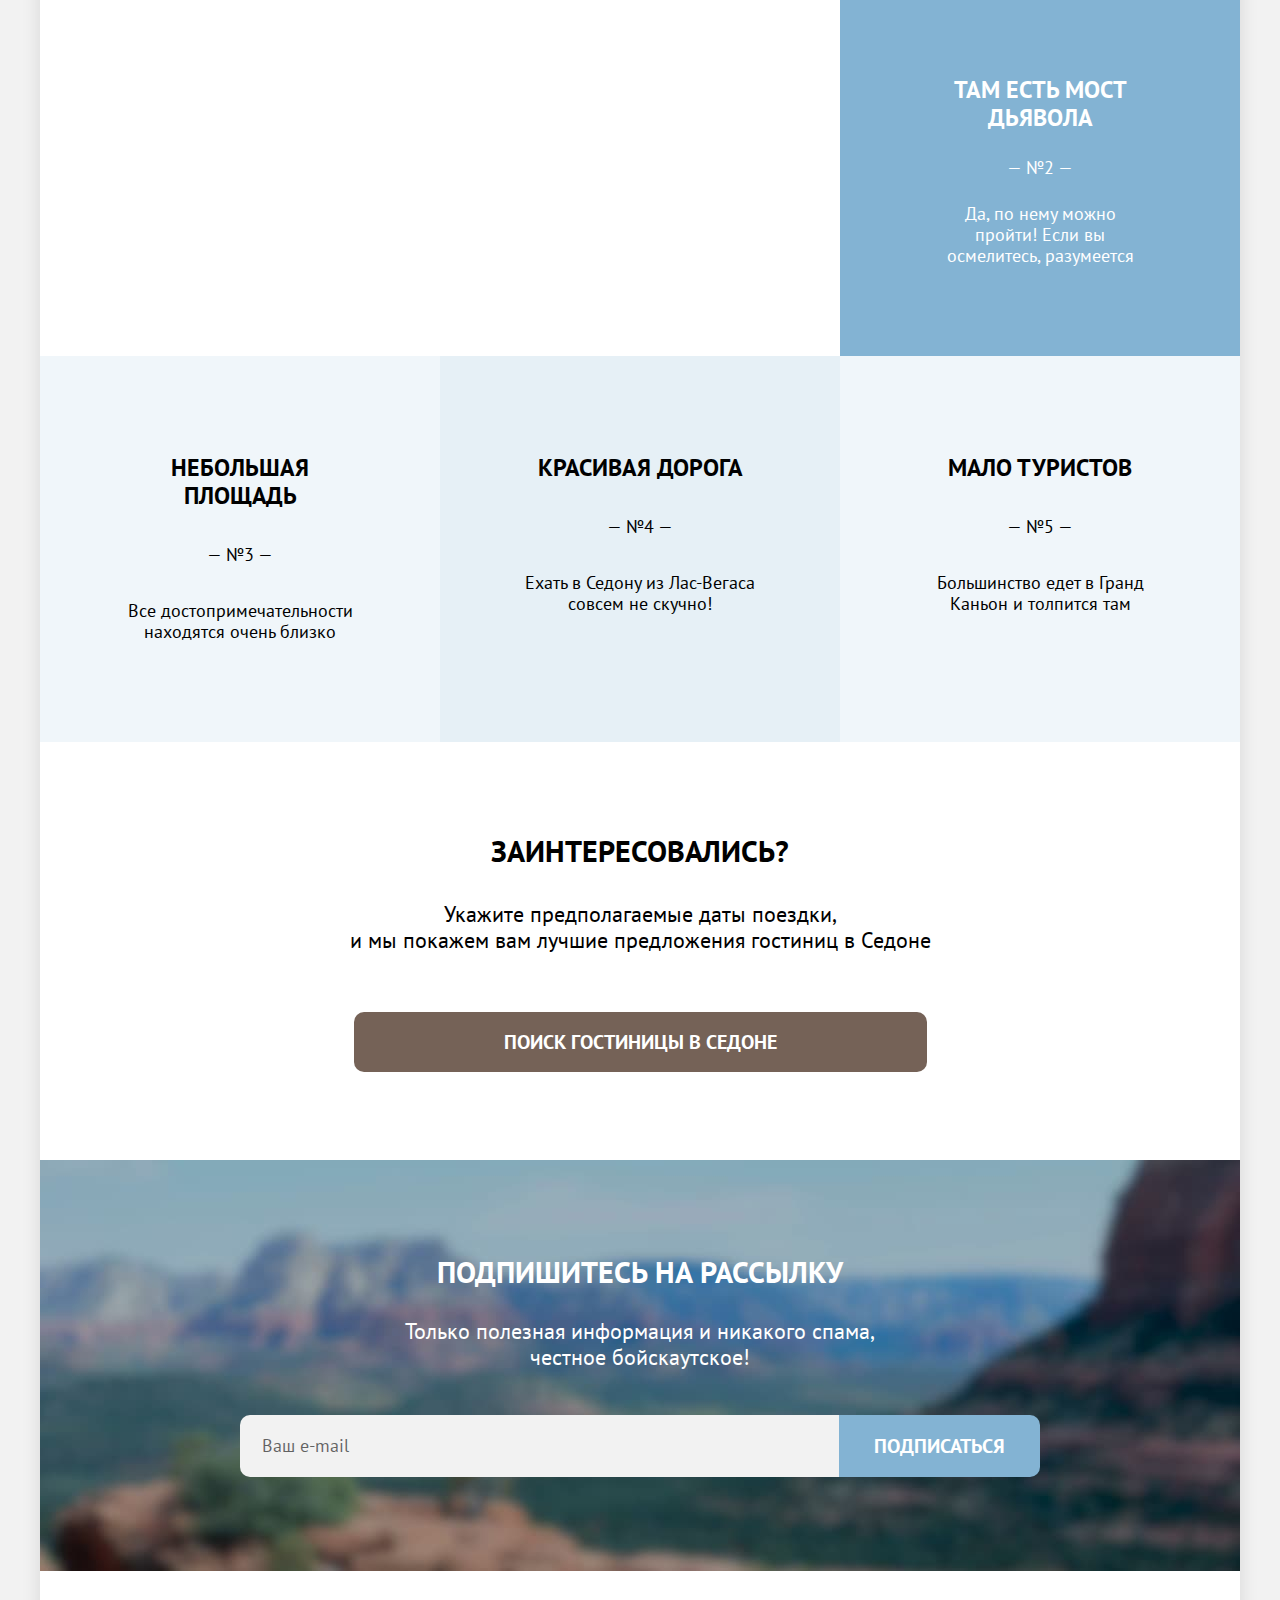
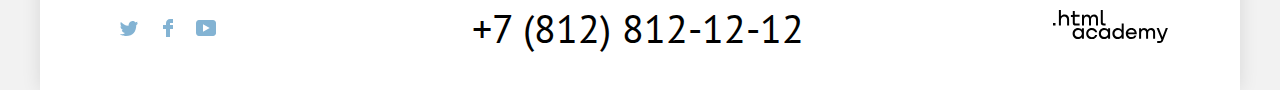
==== commit e819978c: "Состояния на внутренней странице" ====
--- a/index.html
+++ b/index.html
@@ -1,5 +1,6 @@
 <!DOCTYPE html>
 <html lang="en">
+
 <head>
   <meta charset="UTF-8">
   <meta http-equiv="X-UA-Compatible" content="IE=edge">
@@ -7,6 +8,7 @@
   <title>Седона</title>
   <link rel="stylesheet" href="css/styles.css">
 </head>
+
 <body>
   <div class="page-wrapper">
     <!-- HEADER-START -->
@@ -14,31 +16,72 @@
       <nav class="navigation container-xl">
         <ul class="navigation-list rs-list menu">
           <li class="navigation-item">
-            <a class="navigation-link">Главная</a>
-          </li>
-          <li class="navigation-item">
-            <a class="navigation-link" href="#">О Седоне</a>
-          </li>
-          <li class="navigation-item">
-            <a class="navigation-link" href="catalog.html">Гостиницы</a>
-          </li>
-        </ul>
-        <a class="logo">
-          <span class="visually-hidden">Логотип города Седона</span>
-          <img src="img/logos/logo-sedona.svg" width="138px" height="70px" class="logo" alt="Логотип города Седона">
-        </a>
+            <a class="navigation-link navigation-link-active">Главная</a>
+          </li>
+          <li class="navigation-item">
+            <a class="navigation-link text-focus" href="#">О Седоне</a>
+          </li>
+          <li class="navigation-item">
+            <a class="navigation-link text-focus" href="catalog.html">Гостиницы</a>
+          </li>
+        </ul>
+        <div class="navigation-logo">
+          <a class="logo">
+            <span class="visually-hidden">Логотип города Седона</span>
+            <img src="img/logos/logo-sedona.svg" width="138px" height="70px" class="logo" alt="Логотип города Седона">
+          </a>
+        </div>
         <ul class="navigation-list navigation-user menu rs-list">
           <li class="navigation-item">
-            <a class="navigation-link" href="#">
+            <a class="navigation-link icon-focus" href="#">
               <span class="visually-hidden">Поиск</span>
-              <img src="img/icons/search-icon.svg" width="18px" height="18px" alt="Поиск по сайту">
-            </a>
-          </li>
-          <li class="navigation-item">
-            <a class="navigation-link" href="#">
+              <svg class="navigation-ico" width="18" height="18" aria-hidden="true" focusable="false" fill="none" xmlns="http://www.w3.org/2000/svg">
+                <path
+                  d="m18 16.5-3.7-3.7c1-1.3 1.7-3 1.7-4.9 0-4.4-3.6-8-8-8S0 3.6 0 8c0 4.4 3.6 8 8 8 1.8 0 3.5-.6 4.9-1.7l3.7 3.7 1.4-1.5ZM8 14c-3.3 0-6-2.7-6-6s2.7-6 6-6 6 2.7 6 6-2.7 6-6 6Z"
+                  fill="none" />
+              </svg>
+            </a>
+          </li>
+          <li class="navigation-item">
+            <a class="navigation-link navigation-fav icon-focus" href="#">
               <span class="visually-hidden">Избранное</span>
-              <img src="img/icons/favorite-icon.svg" width="18px" height="17px" alt="Избранная продукция">
-            </a>
+              <span class="navigation-fav-count">12</span>
+              <svg class="navigation-ico" width="18" height="17" aria-hidden="true" focusable="false" fill="none" xmlns="http://www.w3.org/2000/svg">
+                <path
+                  d="M8.9 17c-.3 0-.6-.1-.8-.4-5.4-6.1-6.7-7.5-7-7.9C.4 7.8 0 6.6 0 5.4 0 2.4 2.4 0 5.5 0 6.8 0 8 .5 9 1.3 10 .5 11.3 0 12.5 0c3 0 5.5 2.4 5.5 5.4 0 1.3-.5 2.5-1.3 3.4l-7 7.9c-.2.2-.4.3-.8.3Zm-6-9.5c.3.4 3.5 4 6.1 6.9l6.2-7c.5-.5.7-1.2.7-2 0-1.8-1.5-3.3-3.3-3.3-1 0-2 .5-2.7 1.3-.3.3-.6.4-.9.4-.3 0-.6-.2-.8-.4-.7-.8-1.7-1.3-2.7-1.3-1.8 0-3.3 1.5-3.3 3.3-.1.9.3 1.6.7 2.1-.1 0-.1 0 0 0Z"
+                  fill="none" />
+              </svg>
+            </a>
+            <div class="popup popup-fav">
+              <div class="popup-content">
+                <h2 class="visually-hidden">Избранные гостинницы</h2>
+                <ul class="fav-item-list rs-list">
+                  <li class="fav-item">
+                    <a href="#" class="fav-item-content">
+                      <img class="fav-item-img" src="img/products/desert-quail-small.png" alt="Desert Quail Inn" width="48px" height="48px">
+                      <h3 class="fav-item-title rs-list">Desert Quail Inn</h3>
+                      <p class="fav-item-category rs-list">Мотель</p>
+                    </a>
+                    <button class="fav-item-cart-button">
+                      <svg class="fav-item-ico" width="16" height="16" fill="none" xmlns="http://www.w3.org/2000/svg"><path d="M15.3 2.3H.6c-.3 0-.6.2-.6.5s.3.6.6.6h1.7v12c0 .3.3.6.6.6h10.2c.3 0 .6-.3.6-.6v-12h1.7c.3 0 .6-.3.6-.6s-.4-.5-.7-.5Zm-2.8 12.5H3.4V3.4h9.1v11.4ZM6.2 1.2h3.4c.3 0 .6-.3.6-.6S10 0 9.7 0H6.2c-.3 0-.5.3-.5.6s.2.6.5.6Z" fill="none"/><path d="M6.2 12c.3 0 .6-.3.6-.6V5.7c0-.3-.3-.6-.6-.6s-.6.3-.6.6v5.7c.1.3.3.6.6.6ZM9.7 12c.3 0 .6-.3.6-.6V5.7c0-.3-.3-.6-.6-.6s-.6.4-.6.6v5.7c0 .3.2.6.6.6Z" fill="none"/></svg>
+                      <span class="visually-hidden">Удалить из избранного</span>
+                    </button>
+                  </li>
+                  <li class="fav-item">
+                    <a class="fav-item-content" href="#">
+                      <img class="fav-item-img" src="img/products/villas-at-poco-diablo-small.png" alt="Villas at Poco Diablo" width="48px" height="48px">
+                      <h3 class="fav-item-title rs-list">Villas at Poco Diablo</h3>
+                      <p class="fav-item-category rs-list">Апартаменты</p>
+                    </a>
+                    <button class="fav-item-cart-button">
+                      <svg class="fav-item-ico" width="16" height="16" fill="none" xmlns="http://www.w3.org/2000/svg"><path d="M15.3 2.3H.6c-.3 0-.6.2-.6.5s.3.6.6.6h1.7v12c0 .3.3.6.6.6h10.2c.3 0 .6-.3.6-.6v-12h1.7c.3 0 .6-.3.6-.6s-.4-.5-.7-.5Zm-2.8 12.5H3.4V3.4h9.1v11.4ZM6.2 1.2h3.4c.3 0 .6-.3.6-.6S10 0 9.7 0H6.2c-.3 0-.5.3-.5.6s.2.6.5.6Z" fill="none"/><path d="M6.2 12c.3 0 .6-.3.6-.6V5.7c0-.3-.3-.6-.6-.6s-.6.3-.6.6v5.7c.1.3.3.6.6.6ZM9.7 12c.3 0 .6-.3.6-.6V5.7c0-.3-.3-.6-.6-.6s-.6.4-.6.6v5.7c0 .3.2.6.6.6Z" fill="none"/></svg>
+                      <span class="visually-hidden">Удалить из избранного</span>
+                    </button>
+                  </li>
+                </ul>
+              </div>
+              <a class="popup-button button button-brown" href="">Все избранные</a>
+            </div>
           </li>
           <li class="navigation-item">
             <a href="#" class="button button-brown">Хочу сюда!</a>
@@ -49,127 +92,171 @@
     <!-- HEADER END -->
     <!-- MAIN-START -->
     <main class="main-index">
-      <div class="main-wrapper">
-        <h1 class="visually-hidden">Cайт города Седона</h1>
-        <section class="intro">
-          <h2 class="visually-hidden">Баннер главной страницы</h2>
-          <img class="intro-image" src="img/welcome.png" width="458px" height="352px" alt="Приветственная картинка Седона">
-        </section>
-        <section class="advantages">
-          <h2 class="visually-hidden">Преимущества Седоны</h2>
-          <div class="container-lg advantages-header">
-            <p class="advantages-heading rs-list">Седона — небольшой городок в Аризоне, заслуживающий большего!</p>
-            <p class="advantages-description rs-list">Рассмотрим 5 причин, по которым Седона круче, чем гранд каньон!</p>
-          </div>
-          <!-- ADVANTAGES LIST START -->
-          <ul class="advantages-grid rs-list">
-            <li class="advantages-item-coldblue">
-              <h3 class="advantages-item-title title-4 rs-list">Настоящий городок</h3>
-              <p class="advantages-item-number rs-list">— №1 —</p>
-              <p class="advantages-item-description rs-list">Седона — не аттракцион для туристов, там течёт своя жизнь</p>
-            </li>
-            <li class="advantages-item-img-r">
-              <img class="advantages-img" src="img/sedona-town.jpg" width="800px" height="384px" alt="Улицы города Седона">
-            </li>
-            <ul class="advantages-row rs-list">
-              <li class="advantages-list-item advantages-item-lightblue">
-                <img class="advantages-item-img" src="img/icons/house-icon.svg" width="75" height="72px" alt="Жилье">
-                <h3 class="advantages-item-heading title-4 rs-list">Жильё</h3>
-                <p class="advatanges-item-desc rs-list">Рекомендуем пожить в настоящем мотеле, всё как в кино!</p>
-              </li>
-              <li class="advantages-list-item advantages-item-white">
-                <img class="advantages-item-img" src="img/icons/burger-icon.svg" width="74" height="70" alt="Бургер">
-                <h3 class="advantages-item-heading title-4 rs-list">Еда</h3>
-                <p class="advantages-item-desc rs-list">Всегда заказывайте топовый фирменный бургер, вы не разочаруетесь!</p>
-              </li>
-              <li class="advantages-list-item advantages-item-lightblue">
-                <img class="advantages-item-img" src="img/icons/gift-icon.svg" width="64px" height="76px" alt="Сувениры">
-                <h3 class="advantages-item-heading title-4 rs-list">Сувениры</h3>
-                <p class="advantages-item-desc rs-list">Не только китайского, но и настоящего местного производства!</p>
-              </li>
-            </ul>
-            <li class="advantages-item-img-l">
-              <img class="advantages-img" src="img/devil-bridge.jpg" width="800" height="384" alt="Мост Дьявола">
-            </li>
-            <li class="advantages-item-coldblue">
-              <h3 class="advantages-item-title title-4 rs-list">Там есть мост дьявола</h3>
-              <p class="advantages-item-number rs-list">— №2 —</p>
-              <p class="advantages-item-description rs-list">Да, по нему можно пройти! Если вы осмелитесь, разумеется</p>
-            </li>
-            <ul class="advantages-row rs-list">
-              <li class="advantages-list-item advantages-item-lightblue">
-                <h3 class="advantages-item-heading title-4 rs-list">Небольшая площадь</h3>
-                <p class="advantages-number rs-list">— №3 —</p>
-                <p class="advantages-item-description rs-list">Все достопримечательности находятся очень близко</p>
-              </li>
-              <li class="advantages-list-item advantages-item-lighterblue">
-                <h3 class="advantages-item-heading title-4 rs-list">Красивая дорога</h3>
-                <p class="advantages-number rs-list">— №4 —</p>
-                <p class="advantages-item-description rs-list">Ехать в Седону из Лас-Вегаса совсем не скучно!</p>
-              </li>
-              <li class="advantages-list-item advantages-item-lightblue">
-                <h3 class="advantages-item-heading title-4 rs-list">Мало туристов</h3>
-                <p class="advantages-number rs-list">— №5 —</p>
-                <p class="advantages-item-description rs-list">Большинство едет в Гранд Каньон и толпится там</p>
-              </li>
-            </ul>
+      <h1 class="visually-hidden">Cайт города Седона</h1>
+      <section class="intro">
+        <h2 class="visually-hidden">Баннер главной страницы</h2>
+        <img class="intro-image" src="img/intro/welcome_sedona.svg" width="458px" height="352px"
+          alt="Приветственная картинка Седона">
+      </section>
+      <section class="advantages">
+        <h2 class="visually-hidden">Преимущества Седоны</h2>
+        <div class="container-lg advantages-header">
+          <p class="advantages-heading rs-list">Седона — небольшой городок в Аризоне, заслуживающий большего!</p>
+          <p class="advantages-description rs-list">Рассмотрим 5 причин, по которым Седона круче, чем гранд каньон!</p>
+        </div>
+        <!-- ADVANTAGES LIST START -->
+        <ul class="advantages-grid rs-list">
+          <li class="advantages-item-coldblue">
+            <h3 class="advantages-item-title title-4 rs-list">Настоящий городок</h3>
+            <p class="advantages-item-number rs-list">— №1 —</p>
+            <p class="advantages-item-description rs-list">Седона — не аттракцион для туристов, там течёт своя жизнь</p>
+          </li>
+          <li class="advantages-item-img-r">
+            <img class="advantages-img" src="img/sedona-town.jpg" width="800px" height="384px"
+              alt="Улицы города Седона">
+          </li>
+          <ul class="advantages-row rs-list">
+            <li class="advantages-list-item advantages-item-lightblue">
+              <img class="advantages-item-img" src="img/icons/house-icon.svg" width="75" height="72px" alt="Жилье">
+              <h3 class="advantages-item-heading title-4 rs-list">Жильё</h3>
+              <p class="advatanges-item-desc rs-list">Рекомендуем пожить в настоящем мотеле, всё как в кино!</p>
+            </li>
+            <li class="advantages-list-item advantages-item-white">
+              <img class="advantages-item-img" src="img/icons/burger-icon.svg" width="74" height="70" alt="Бургер">
+              <h3 class="advantages-item-heading title-4 rs-list">Еда</h3>
+              <p class="advantages-item-desc rs-list">Всегда заказывайте топовый фирменный бургер, вы не разочаруетесь!
+              </p>
+            </li>
+            <li class="advantages-list-item advantages-item-lightblue">
+              <img class="advantages-item-img" src="img/icons/gift-icon.svg" width="64px" height="76px" alt="Сувениры">
+              <h3 class="advantages-item-heading title-4 rs-list">Сувениры</h3>
+              <p class="advantages-item-desc rs-list">Не только китайского, но и настоящего местного производства!</p>
+            </li>
           </ul>
-          <!-- ADVANTAGES LIST END -->
-          <section class="container-lg booking-container">
-            <span class="visually-hidden">Поиск гостинницы</span>
-            <h2 class="booking-title title-3 rs-list">Заинтересовались?</h2>
-            <p class="booking-text rs-list">Укажите предполагаемые даты поездки, и мы покажем вам лучшие предложения гостиниц в Седоне</p>
-            <a class="button booking-button button-brown" href="catalog.html">ПОИСК ГОСТИНИЦЫ В Седоне</a>
-          </section>
-        </section>
-      </div>
+          <li class="advantages-item-img-l">
+            <img class="advantages-img" src="img/devil-bridge.jpg" width="800" height="384" alt="Мост Дьявола">
+          </li>
+          <li class="advantages-item-coldblue">
+            <h3 class="advantages-item-title title-4 rs-list">Там есть мост дьявола</h3>
+            <p class="advantages-item-number rs-list">— №2 —</p>
+            <p class="advantages-item-description rs-list">Да, по нему можно пройти! Если вы осмелитесь, разумеется</p>
+          </li>
+          <ul class="advantages-row rs-list">
+            <li class="advantages-list-item advantages-item-lightblue">
+              <h3 class="advantages-item-heading title-4 rs-list">Небольшая площадь</h3>
+              <p class="advantages-number rs-list">— №3 —</p>
+              <p class="advantages-item-description rs-list">Все достопримечательности находятся очень близко</p>
+            </li>
+            <li class="advantages-list-item advantages-item-lighterblue">
+              <h3 class="advantages-item-heading title-4 rs-list">Красивая дорога</h3>
+              <p class="advantages-number rs-list">— №4 —</p>
+              <p class="advantages-item-description rs-list">Ехать в Седону из Лас-Вегаса совсем не скучно!</p>
+            </li>
+            <li class="advantages-list-item advantages-item-lightblue">
+              <h3 class="advantages-item-heading title-4 rs-list">Мало туристов</h3>
+              <p class="advantages-number rs-list">— №5 —</p>
+              <p class="advantages-item-description rs-list">Большинство едет в Гранд Каньон и толпится там</p>
+            </li>
+          </ul>
+        </ul>
+        <!-- ADVANTAGES LIST END -->
+      </section>
+      <section class="booking container-lg">
+        <span class="visually-hidden">Поиск гостинницы</span>
+        <h2 class="booking-title title-3 rs-list">Заинтересовались?</h2>
+        <p class="booking-text rs-list">Укажите предполагаемые даты поездки,</br> и мы покажем вам лучшие предложения
+          гостиниц в Седоне</p>
+        <a class="button booking-button button-brown" href="catalog.html">ПОИСК ГОСТИНИЦЫ В Седоне</a>
+      </section>
     </main>
     <!-- MAIN-END -->
     <!-- FOOTER-START -->
     <footer class="page-footer">
-        <section class="subscribe">
-          <div class="container-lg subscribe-container">
-            <h2 class="subscribe-title title-3 rs-list">Подпишитесь на рассылку</h2>
-            <p class="subscribe-text rs-list">Только полезная информация и никакого спама, честное бойскаутское!</p>
-          </div>
+      <section class="subscribe">
+          <h2 class="subscribe-title title-3 rs-list">Подпишитесь на рассылку</h2>
+          <p class="subscribe-text rs-list">Только полезная информация и никакого спама,</br> честное бойскаутское!</p>
           <form action="https://echo.htmlacademy.ru/" class="subscribe-form" method="POST">
-            <label>
+            <label class="subscribe-form-label">
               <span class="visually-hidden">Ваш e-mail</span>
-              <input type="email" class="subscribe-field" name="email" placeholder="Ваш e-mail" required>
+              <input type="email" class="field" name="email" placeholder="Ваш e-mail" required>
             </label>
             <button type="submit" class="button subscribe-button button-blue">Подписаться</button>
           </form>
-        </section>
-        <section class="catalog-contacts container-xl">
-            <h2 class="visually-hidden">Как связаться с нами</h2>
-            <ul class="social rs-list">
-              <li class="social-item">
-                <a class="social-link" href="https://twitter.com/htmlacademy_ru">
-                  <span class="visually-hidden">Твиттер</span>
-                  <img src="img/icons/social-twitter.png" width="18px" height="15px" alt="Иконка Твиттер">
-                </a>
-              </li>
-              <li class="social-item">
-                <a class="social-link" href="https://www.facebook.com/htmlacademy">
-                  <span class="visually-hidden">Фейсбук</span>
-                  <img src="img/icons/social-facebook.png" width="10px" height="18px" alt="Иконка Фейсбук">
-                </a>
-              </li>
-              <li class="social-item">
-                <a class="social-link" href="https://www.youtube.com/user/htmlacademyru">
-                  <span class="visually-hidden">Ютуб</span>
-                  <img src="img/icons/social-youtube.png" width="20px" height="16px" alt="Иконка Ютуб">
-                </a>
-              </li>
-            </ul>
-            <a class="footer-phone" href="tel:+78128121212">+7 (812) 812-12-12</a>
-            <a class="htmlacademy-logo" href="https://.htmlacademy.ru/">
-              <span class="visually-hidden">HTML Академия</span>
-              <img src="img/logos/logo-htmlacademy.svg" width="115px" height="33px" alt="Логотип HTML Academy">
-            </a>
-        </section>
+      </section>
+      <section class="footer-contacts container-xl">
+        <h2 class="visually-hidden">Как связаться с нами</h2>
+        <ul class="social rs-list footer-item">
+          <li class="social-item">
+            <a class="social-link" href="https://twitter.com/htmlacademy_ru">
+              <span class="visually-hidden">Твиттер</span>
+              <svg class="footer-ico" width="18" height="15" aria-hidden="true" focusable="false" fill="none" xmlns="http://www.w3.org/2000/svg"><path d="M11.6.2c1.8-.5 3.2.3 3.8 1.2.7-.2 1.4-.5 2.1-.7 0 .9-.6 1.5-.9 1.8.7.1 1.4-.6 1.4-.6-.2 1-1.1 1.8-1.7 2C16.1 10.7 13 15.1 5.7 15h-.5c-.4 0-4.4-.5-5.2-1.9 2.4.2 4.1-.4 5-1.2-1-.3-2.9-.4-3.2-2.9.4.1.6.2 1.3.1C1.8 8.3.4 7.5.5 5.3c.3.3 1.1.5 1.4.5C1.1 5.6-.2 2.5.9.9c1.9 1.9 4 3.6 7.6 3.8C8.7 2.3 9.7.8 11.6.2Z" fill="none"/></svg>
+            </a>
+          </li>
+          <li class="social-item">
+            <a class="social-link" href="https://www.facebook.com/htmlacademy">
+              <span class="visually-hidden">Фейсбук</span>
+              <svg class="footer-ico" width="10" height="18" aria-hidden="true" focusable="false" fill="none" xmlns="http://www.w3.org/2000/svg"><path d="M7 0C4.8 0 3 1.8 3 4v2H0v4h3v8h4v-8h3V6H7V4h3V0H7Z" fill="none"/></svg>
+            </a>
+          </li>
+          <li class="social-item">
+            <a class="social-link" href="https://www.youtube.com/user/htmlacademyru">
+              <span class="visually-hidden">Ютуб</span>
+              <svg class="footer-ico" width="20" height="16" aria-hidden="true" focusable="false" fill="none" xmlns="http://www.w3.org/2000/svg"><path d="M17 0H2.9C1.2 0 0 1.5 0 3.2v9.5C0 14.5 1.2 16 2.9 16h14.3c1.5 0 2.9-1.5 2.9-3.2V3.2C19.9 1.5 18.7 0 17 0ZM7 11.8V4.2L13.7 8 7 11.8Z" fill="none"/></svg>
+            </a>
+          </li>
+        </ul>
+        <a class="footer-phone" href="tel:+78128121212">+7 (812) 812-12-12</a>
+        <a class="footer-logo" href="https://htmlacademy.ru/">
+          <span class="visually-hidden">HTML Академия</span>
+          <svg class="navigation-ico" width="115" height="33" aria-hidden="true" focusable="false" fill="none" xmlns="http://www.w3.org/2000/svg"><path d="M0 12.9v2.6h2.5v-2.6H0ZM11.6 4.5c-1.6 0-2.8.7-3.6 1.7h-.1V0h-2v15.5h2v-5.3c0-2.1 1.3-3.6 3.3-3.6 1.8 0 2.9 1.4 2.9 3.2v5.7h2V9.4c.1-3-1.8-4.9-4.5-4.9ZM26.6 4.8h-4.8V1.1h-2v3.8h-1.9v2h1.9v6c0 1.7 1 2.7 2.7 2.7h4.1v-2h-3.7c-.7 0-1.1-.4-1.1-1.1V6.8h4.8v-2ZM41.1 4.6c-1.6 0-2.9.8-3.5 2.1h-.1c-.6-1.2-1.8-2.1-3.4-2.1-1.4 0-2.5.8-3.1 1.8h-.1V4.8H29v10.6h2V10c0-2 1-3.5 2.6-3.5 1.5 0 2.4 1 2.4 2.6v6.3h2V9.8c0-2.4 1.4-3.3 2.6-3.3 1.5 0 2.4 1 2.4 2.6v6.3h2V8.9c.1-2.5-1.4-4.3-3.9-4.3ZM47.8 12.7c0 1.7 1 2.7 2.8 2.7h2v-2h-1.7c-.7 0-1.1-.4-1.1-1.1V0h-2v12.7ZM28.9 19.7c-.9-1.1-2.2-1.8-3.9-1.8-3.1 0-5.4 2.3-5.4 5.6s2.3 5.6 5.4 5.6c1.8 0 3-.8 3.8-1.9h.1v1.6h2V18.2h-2v1.5Zm-3.6 7.4c-2.2 0-3.6-1.6-3.6-3.6s1.4-3.6 3.6-3.6 3.6 1.6 3.6 3.6c0 1.9-1.4 3.6-3.6 3.6ZM44.2 22c-.5-2.4-2.6-4.1-5.4-4.1-3.4 0-5.6 2.5-5.6 5.6 0 3.1 2.2 5.6 5.6 5.6 2.8 0 4.9-1.8 5.4-4.2h-2.1c-.4 1.3-1.7 2.3-3.3 2.3-2.2 0-3.6-1.6-3.6-3.6s1.4-3.6 3.6-3.6c1.6 0 2.8 1 3.3 2.2h2.1V22ZM55.1 19.7c-.9-1.1-2.2-1.8-3.9-1.8-3.1 0-5.4 2.3-5.4 5.6s2.3 5.6 5.4 5.6c1.8 0 3-.8 3.8-1.9h.1v1.6h2V18.2h-2v1.5Zm-3.6 7.4c-2.2 0-3.6-1.6-3.6-3.6s1.4-3.6 3.6-3.6 3.6 1.6 3.6 3.6c0 1.9-1.5 3.6-3.6 3.6ZM68.7 19.8c-.9-1.1-2.2-1.9-3.9-1.9-3.1 0-5.4 2.3-5.4 5.6s2.2 5.6 5.4 5.6c1.7 0 3-.8 3.8-1.8h.1v1.5h2V13.4h-2v6.4Zm-3.6 7.3c-2.2 0-3.6-1.6-3.6-3.6s1.4-3.6 3.6-3.6 3.6 1.6 3.6 3.6c-.1 2-1.5 3.6-3.6 3.6ZM78.3 17.9c-3.3 0-5.5 2.5-5.5 5.6 0 3 2.1 5.6 5.5 5.6 2.5 0 4.5-1.3 5.2-3.6h-2.1c-.5 1-1.6 1.6-3 1.6-1.9 0-3.3-1.3-3.4-2.9h8.8c.2-3.6-2-6.3-5.5-6.3Zm0 1.9c1.7 0 3 1 3.3 2.6h-6.5c.3-1.5 1.5-2.6 3.2-2.6ZM98.2 17.9c-1.6 0-2.9.8-3.6 2h-.1c-.6-1.2-1.8-2-3.4-2-1.4 0-2.5.7-3.1 1.8v-1.5h-1.9v10.6h2v-5.4c0-2 1-3.4 2.6-3.5 1.5 0 2.4 1 2.4 2.6v6.3h2v-5.6c0-2.4 1.4-3.3 2.6-3.3 1.5 0 2.4 1 2.4 2.6v6.3h2v-6.5c.1-2.6-1.4-4.4-3.9-4.4ZM109.4 27l-3.6-8.9h-2.2l4.8 11.6c-.3.9-.7 1.2-1.7 1.2h-2.5v2h2.5c1.8 0 2.8-.8 3.5-2.6l4.7-12.2h-2.1l-3.4 8.9Z" fill="none"/></svg>
+        </a>
+      </section>
+      <div class="modal-container">
+        <div class="modal modal-rent">
+          <button class="modal-close-button">
+            <svg class="cross-ico" width="13" height="13" fill="none" xmlns="http://www.w3.org/2000/svg"><path d="M13 1.2 11.8 0 6.5 5.3 1.2 0 0 1.2l5.3 5.3L0 11.8 1.2 13l5.3-5.3 5.3 5.3 1.2-1.2-5.3-5.3L13 1.2Z" fill="#none"/></svg>
+            <span class="visually-hidden">Закрыть</span>
+          </button>
+          <section class="modal-content">
+            <h2 class="modal-title rs-list">Поиск гостиницы в Седоне</h2>
+            <form action="https://echo.htmlacademy.ru/" class="rent-form" method="POST">
+              <p class="field-group check-in-data">
+                <label for="check-in-date" class="rent-form-label">Дата заезда:</label>
+                <input type="text" class="rent-form-field field rent-form-error" id="check-in-date" name="check-in-date"  placeholder="Укажите дату">
+              </p>
+              <p class="field-group check-out-data">
+                <label for="check-out-date" class="rent-form-label">Дата выезда:</label>
+                <input type="text" class="rent-form-field field rent-form-error" id="check-out-date" name="check-in-date"  placeholder="Укажите дату">
+              </p>
+              <div class="visitors">
+                <p class="field-group">
+                  <label for="adults" class="rent-form-label">Взрослые:</label>
+                  <div class="amount-change-button">
+                    <button class="amount-increase-button type="button"></button>
+                    <input type="number" class="" id="adults" name="adults-number" value="2">
+                    <button class="amount-reduce-button" type="button"></button>
+                  </div>
+                </p>
+                <p class="field-group">
+                  <label for="childrens" class="rent-form-label">Дети:</label>
+                  <button class="info" type="button">
+                    <span class="visually-hidden">Посмотреть дополнительную информацию</span>
+                  </button>
+                  <div class="amount-change-button">
+                    <button class="amount-increase-button type="button"></button>
+                    <input type="number" class="" id="children" name="сhild-number" value="1">
+                    <button class="amount-reduce-button" type="button"></button>
+                  </div>
+                </p>
+              </div>
+              <button class="button rent-form-button" type="submit">Найти</button>
+            </form>
+          </section>
+        </div>
+      </div>
     </footer>
     <!-- FOOTER-END -->
   </div>
 </body>
+
 </html>
--- a/css/styles.css
+++ b/css/styles.css
@@ -1,59 +1,66 @@
 /* ==================================
    Section - Fonts
    ================================= */
-   @font-face {
-    font-family: "PT Sans";
-    font-style: normal;
-    font-weight: 400;
-    src: url("../fonts/ptsans-400.woff2");
-    font-display: swap;
-  }
-
-  @font-face {
-    font-family: "PT Sans";
-    font-style: normal;
-    font-weight: 700;
-    src: url("../fonts/ptsans-700.woff2");
-    font-display: swap;
-  }
-
-  /* ==================================
+@font-face {
+  font-family: "PT Sans";
+  font-style: normal;
+  font-weight: 400;
+  src: url("../fonts/ptsans-400.woff2");
+  font-display: swap;
+}
+
+@font-face {
+  font-family: "PT Sans";
+  font-style: normal;
+  font-weight: 700;
+  src: url("../fonts/ptsans-700.woff2");
+  font-display: swap;
+}
+
+/* ==================================
      Section - Variables
      Блок будет содержать переменные:
      - цвета
      - повторяющиеся размеры и т.д.
      ================================= */
-  :root {
-    --b-black: #000000;
-    --b-dark: #333333;
-    --b-grey: #e5e5e5;
-    --b-grey-light: #f2f2f2;
-    --b-white: #fff;
-    --brown-light: #756257;
-    --brown-dark: #615048;
-    --green-light: #7db54f;
-    --green-dark: #6c9e42;
-    --blue-light: #83b3d3;
-    --blue-lighten-1: rgba(131, 179, 211, 0.2);
-    --blue-lighten-2: rgba(131, 179, 211, 0.12);
-    --blue-dark: #68a2ca;
-    --error: #ff5757;
-    --warning: #fd922e;
-    --succes: #7db550;
-
-    --base-fz: 18px;
-    --base-lh: 21px;
-    --base-fw: 400;
-    --base-ff: "PT Sans", Arial, Helvetica, sans-serif;
-    --anim: all 0.2s ease;
-  }
-
-  /* ==================================
+:root {
+  --b-black: #000000;
+  --b-dark: #333333;
+  --b-grey: #e5e5e5;
+  --b-grey-light: #f2f2f2;
+  --b-white: #fff;
+  --brown-light: #756257;
+  --brown-dark: #615048;
+  --green-light: #7db54f;
+  --green-dark: #6c9e42;
+  --blue-light: #83b3d3;
+  --blue-lighten-1: rgba(131, 179, 211, 0.2);
+  --blue-lighten-2: rgba(131, 179, 211, 0.12);
+  --blue-dark: #68a2ca;
+  --error: #ff5757;
+  --warning: #fd922e;
+  --succes: #7db550;
+
+  --base-fz: 18px;
+  --base-lh: 21px;
+  --base-fw: 400;
+  --base-ff: "PT Sans", Arial, Helvetica, sans-serif;
+  --anim: all 0.25s ease;
+}
+
+/* ==================================
      Section - Global Styles
      ================================= */
 
 html {
   height: 100%;
+  box-sizing: border-box;
+}
+
+*,
+*::after,
+*::before {
+  box-sizing: inherit;
 }
 
 body {
@@ -132,8 +139,9 @@
    Section - Buttons
    ================================= */
 .button {
-  display: inline-block;
-  vertical-align: middle;
+  display: inline-flex;
+  justify-content: center;
+  align-items: center;
   font-size: 16px;
   line-height: var(--base-lh);
   font-weight: 700;
@@ -141,13 +149,21 @@
   text-decoration: none;
   text-transform: uppercase;
   color: var(--b-white);
-  transition: var(--anim);
-  border: 3px solid transparent;
-  outline: none;
+  padding: 8px 34px;
+  border-radius: 4px;
+  border: none;
+  cursor: pointer;
+  font-family: var(--base-ff);
+}
+
+.button:active {
+  color: rgba(255, 255, 255, 0.3);
 }
 
 .button-blue {
   background-color: var(--blue-light);
+  padding-right: 30px;
+  padding-left: 30px;
 }
 
 .button-blue:hover {
@@ -155,34 +171,89 @@
 }
 
 .button-blue:focus {
-  border-color: var(--brown-light);
-}
-
-.button-blue:active {
-  color: rgba(255, 255, 255, 0.3);
+  outline: 3px solid var(--brown-light);
 }
 
 .button-brown {
   background-color: var(--brown-light);
 }
 
+.button-brown:hover {
+  background-color: var(--brown-dark);
+}
+
+.button-brown:focus {
+  outline: 3px solid var(--blue-light);
+}
+
 .button-green {
   background-color: var(--green-light);
-}
-
-.button-brow:hover {
-}
-.button-brow:focus {
-}
-.button-brow:active {
+  padding-right: 28px;
+  padding-left: 28px;
 }
 
 .button-green:hover {
+  background-color: var(--green-dark);
 }
 .button-green:focus {
-}
-.button-green:active {
-}
+  outline: 3px solid var(--brown-light);
+}
+
+/* ==================================
+   Custom select
+   ================================= */
+
+.custom-select {
+  padding: 11px 15px;
+  border: 2px solid #e6e6e6;
+  border-radius: 4px;
+  cursor: pointer;
+  font-family: var(--base-ff);
+  font-size: 18px;
+  line-height: 23px;
+  color: var(--b-dark);
+  background: var(--b-white) url("../img/dropdown-ico.svg") no-repeat center
+    right 17px;
+  outline: none;
+  -moz-appearance: none;
+  -webkit-appearance: none;
+  appearance: none;
+}
+
+.custom-select:hover,
+.custom-select:focus {
+  border-color: var(--blue-light);
+}
+
+/* ==================================
+  Custom field
+  ================================= */
+
+.field {
+  background-color: #f2f2f2;
+  border: none;
+}
+
+.field:hover {
+  background-color: var(--b-grey);
+}
+
+.field:focus {
+  background-color: var(--b-grey);
+  outline: 3px solid var(--blue-light);
+}
+
+.field:not(:placeholder-shown) {
+  background-color: var(--b-white);
+  outline: 2px solid var(--b-black);
+  color: var(--b-black);
+}
+
+.field-error {
+  background-color: var(--b-white);
+  outline: 2px solid var(--error);
+}
+
 /* ==================================
    Section - Typography
    ================================= */
@@ -214,25 +285,22 @@
    Section - Header
    ================================= */
 
+.main-header {
+  min-height: 65px;
+}
+
 .navigation {
-  display: flex;
+  display: grid;
+  grid-template-columns: 310px 1fr 310px;
+  position: relative;
+  min-height: inherit;
 }
 
 .navigation-list {
-  margin: 0;
-  padding: 0;
-  width: 310px;
-}
-
-.menu {
   display: flex;
   justify-content: space-between;
   flex-wrap: wrap;
-}
-
-.navigation-item {
-  padding-top: 19px;
-  padding-bottom: 20px;
+  align-items: center;
 }
 
 .navigation-link {
@@ -242,43 +310,148 @@
   color: var(--b-black);
   font-weight: 700;
   display: block;
+  outline: none;
+  border-radius: 10px;
+}
+
+.navigation-link {
+  position: relative;
+}
+
+.text-focus::before {
+  position: absolute;
+  content: "";
+  width: 110%;
+  height: 110%;
+  top: 5%;
+  right: 0;
+  bottom: 0;
+  left: -5%;
+  outline: 3px solid var(--blue-light);
+  border-radius: 4px;
+  opacity: 0;
+  z-index: 1;
+}
+
+.text-focus:focus::before {
+  opacity: 1;
+}
+
+.navigation-item {
+  padding: 20px 00 19px;
+}
+
+.navigation-link-active::after {
+  position: absolute;
+  content: "";
+  bottom: -20px;
+  left: 0;
+  width: 100%;
+  height: 2px;
+  background-color: var(--brown-light);
+}
+
+.navigation-link:hover,
+.navigation-link:hover path {
+  color: var(--brown-dark);
+  fill: var(--brown-dark);
+}
+
+.navigation-link:active {
+  color: rgba(117, 98, 87, 0.3);
+  outline: none;
+}
+
+.navigation-link:active path {
+  fill: rgba(117, 98, 87, 0.3);
+}
+
+.navigation-fav {
+  position: relative;
+  left: -6px;
+}
+.navigation-fav-count {
+  position: absolute;
+  width: 19px;
+  height: 19px;
+  background: #7db54f;
+  border-radius: 50%;
+  font-size: 10px;
+  line-height: 13px;
+  text-align: center;
+  letter-spacing: -0.1em;
+  color: #ffffff;
+  display: flex;
+  align-items: center;
+  justify-content: center;
+  top: -6px;
+  right: -14px;
+  z-index: 2;
 }
 
 .navigation-user {
-  width: 250px;
-}
-
-.navigation-user .navigation-link {
-  min-height: 18px;
-  min-width: 18px;
-}
-
-.navigation-user .button {
-
+  padding-left: 60px;
+}
+
+.navigation-user .navigation-item:last-child {
+  padding: 0;
+}
+.navigation-ico path {
+  fill: var(--b-black);
 }
 
 .logo {
-  margin-right: auto;
-  margin-left: auto;
-  transform: translateX(-15px);
+  position: absolute;
+  width: 138px;
+  height: 70px;
+  left: 50%;
+  transform: translateX(-50%);
+  z-index: 1;
+}
+
+.icon-focus:before {
+  position: absolute;
+  content: "";
+  width: 140%;
+  height: 110%;
+  top: -10%;
+  right: 0;
+  bottom: 0;
+  left: -20%;
+  outline: 3px solid var(--blue-light);
+  border-radius: 4px;
+  opacity: 0;
+  z-index: 1;
+}
+
+.icon-focus:focus::before {
+  opacity: 1;
 }
 
 /* ==================================
    Section - Intro
    ================================= */
 
-
 .intro {
-  background: var(--blue-dark) url("../img/backgrounds/index-background.jpg") no-repeat center/cover;
+  background: var(--blue-dark) url("../img/backgrounds/index-background.jpg")
+    no-repeat center/cover;
   display: flex;
   justify-content: center;
   align-items: center;
   text-align: center;
-}
-
-.intro-image {
-  margin-top: 51px;
-  margin-bottom: 83px;
+  padding-top: 51px;
+  padding-bottom: 83px;
+  position: relative;
+}
+
+.intro::after {
+  position: absolute;
+  content: "";
+  bottom: 0;
+  left: 0;
+  width: 100%;
+  height: 57px;
+  background: url("../img/intro/divider.svg") no-repeat center/cover;
 }
 
 /* ==================================
@@ -324,7 +497,7 @@
 .advantages-item-coldblue {
   background-color: var(--blue-light);
   color: var(--b-white);
-  padding: 98px 90px 77px 90px;
+  padding: 98px 95px 90px 95px;
 }
 
 .advantages-row {
@@ -355,7 +528,7 @@
 }
 
 .advantages-list-item {
-  padding: 98px 75px 77px 95px;
+  padding: 98px 75px 100px 75px;
 }
 
 .advantages-item-img {
@@ -380,25 +553,28 @@
    Section - Booking
    ================================= */
 
-.booking-container {
+.booking {
   padding-top: 91px;
-  padding-bottom: 70px;
+  padding-bottom: 88px;
+  text-align: center;
 }
 
 .booking-title {
   line-height: 36px;
-  margin-bottom: 36px;
+  margin-bottom: 32px;
 }
 
 .booking-button {
   font-size: 20px;
   line-height: 36px;
+  padding: 12px 150px;
+  border-radius: 10px;
 }
 
 .booking-text {
   font-size: 22px;
   line-height: 26px;
-  margin-bottom: 62px;
+  margin-bottom: 59px;
 }
 
 /* ==================================
@@ -406,17 +582,24 @@
    ================================= */
 
 .subscribe {
-  background: var(--blue-dark) url("../img/backgrounds/background-subscribe.jpg") no-repeat center/cover;
+  background: var(--blue-dark)
+    url("../img/backgrounds/background-subscribe.jpg") no-repeat center/cover;
   color: var(--b-white);
   text-align: center;
   padding-top: 94px;
   padding-bottom: 94px;
+  display: grid;
+  grid-template-columns: auto 800px auto;
+}
+
+.subscribe > * {
+  grid-column: 2/3;
 }
 
 .subscribe-title {
   line-height: 36px;
   color: var(--b-white);
-  margin-bottom: 33px;
+  margin-bottom: 28px;
 }
 
 .subscribe-text {
@@ -428,35 +611,83 @@
 .subscribe-button {
   font-size: 20px;
   line-height: 26px;
+  border-radius: 0 10px 10px 0;
+  padding: 17px 35px;
+  margin: 0;
 }
 
 .subscribe-form {
-  width: 800px;
-  margin: 0 auto;
+  width: 100%;
+  display: flex;
+}
+
+.subscribe-form-label {
+  max-width: 600px;
+  width: 100%;
+}
+
+.subscribe-form .field {
+  width: 100%;
+  margin: 0;
+  padding: 18px 22px;
+  font-family: var(--base-ff);
+  font-size: 18px;
+  line-height: 26px;
+  border-radius: 10px 0 0 10px;
+}
+
+.subscribe-form .field::placeholder {
+  color: rgba(0, 0, 0, 0.6);
 }
 
 /* ==================================
    Section - Footer
    ================================= */
 
-
-.catalog-contacts {
+.footer-contacts {
   display: flex;
   justify-content: space-between;
   align-items: center;
+  padding-top: 37px;
+  padding-bottom: 42px;
 }
 
 .social {
-  width: 120px;
+  width: 111px;
   display: flex;
   flex-wrap: wrap;
   justify-content: space-between;
-}
-
-
-.social-item {
-  padding-top: 50px;
-  padding-bottom: 50px;
+  align-items: center;
+}
+
+.social-link {
+  border-radius: 5px;
+  min-height: 34px;
+  min-width: 34px;
+  display: flex;
+  justify-content: center;
+  align-items: center;
+}
+
+.social-link:hover {
+}
+
+.social-link:focus {
+  outline: 3px solid var(--blue-light);
+}
+
+.footer-ico path {
+  fill: var(--blue-light);
+}
+
+.social-link:hover path {
+  fill: var(--blue-dark);
+}
+
+.social-link:active path,
+.social-link:active {
+  fill: rgba(104, 163, 202, 0.3);
+  outline: none;
 }
 
 .footer-phone {
@@ -464,8 +695,39 @@
   line-height: 40px;
   color: var(--b-black);
   text-decoration: none;
-}
-
+  border-radius: 1px;
+}
+
+.footer-phone:hover {
+  color: var(--brown-dark);
+}
+.footer-phone:focus {
+  outline: 3px solid var(--blue-light);
+  outline-offset: 15px;
+}
+
+.footer-phone:active {
+  color: rgba(117, 98, 87, 0.3);
+  outline: none;
+}
+
+.footer-logo {
+  border-radius: 1px;
+}
+
+.footer-logo:hover path {
+  fill: var(--brown-dark);
+}
+.footer-logo:focus {
+  outline: 3px solid var(--blue-light);
+  outline-offset: 15px;
+}
+
+.footer-logo:active path,
+.footer-logo:active {
+  fill: rgba(117, 98, 87, 0.3);
+  outline: none;
+}
 /* ==================================
    Section - Inner Header
    ================================= */
@@ -477,11 +739,8 @@
   background-position: center center;
   background-size: cover;
   color: var(--b-white);
-}
-
-.inner-header-container {
   padding-top: 35px;
-  padding-bottom: 83px;
+  padding-bottom: 68px;
 }
 
 .inner-header-title {
@@ -491,77 +750,335 @@
 
 .breadcrumbs {
   display: flex;
-  margin-bottom: 45px;
+  flex-wrap: wrap;
+  align-items: center;
+  margin-bottom: 31px;
+}
+
+.breadcrumb-ico path {
+  fill: var(--b-white);
+}
+
+.breadcrumbs-item:not(:last-child) {
+  position: relative;
+  padding-right: 16px;
+  margin-right: 10px;
+}
+
+.breadcrumbs-item:not(:last-child)::after {
+  position: absolute;
+  content: "";
+  right: 0;
+  top: 50%;
+  transform: translateY(-50%);
+  width: 5px;
+  height: 8px;
+  background: url("../img/nav-link-ico.svg") no-repeat center/contain;
 }
 
 .breadcrumbs-link {
   font-size: 16px;
-  margin-left: 27px;
-}
-
-/* ==================================
-   Section - Filters
+  display: inline-flex;
+  border-radius: 1px;
+}
+
+.breadcrumbs-link:hover path {
+  fill: rgba(255, 255, 255, 0.6);
+}
+
+.breadcrumbs-link:focus {
+  outline: 3px solid var(--blue-light);
+  outline-offset: 4px;
+}
+
+.breadcrumbs-link:active path {
+  fill: rgba(255, 255, 255, 0.3);
+  outline: none;
+}
+
+/* ==================================
+   Section - filters
    ================================= */
 
 .filter-title {
   font-size: 20px;
   line-height: 26px;
   font-weight: 700;
-}
-
-.filters {
+  margin-bottom: 32px;
+}
+
+.filter {
   display: grid;
   grid-template-columns: 150px 180px auto 160px;
   gap: 67px;
 }
 
+.filter-group {
+  margin: 0;
+  padding: 0;
+  border: none;
+}
+
+.control {
+  position: relative;
+  display: block;
+  padding-left: 38px;
+}
+
+.filter-list .control:not(last-child) {
+  margin-bottom: 15px;
+}
+
+.control-mark {
+  position: absolute;
+  left: 0;
+  width: 20px;
+  height: 20px;;
+  border-radius: 4px;
+  background-color: var(--b-white);
+}
+
+.control:hover .control-input[type="checkbox"] + .control-mark{
+  background-color: rgba(255, 255, 255, 0.6);
+}
+
+.control-input[type="checkbox"]:focus + .control-mark{
+  background-color: rgba(255, 255, 255, 0.6);
+  outline: 3px solid var(--blue-light);
+}
+
+.control-input[type="checkbox"]:active + .control-mark {
+  background-color: rgba(255, 255, 255, 0.3);
+  outline: none;
+}
+
+.control-input[type="checkbox"]:checked + .control-mark::before {
+  position: absolute;
+  content: "";
+  top: 9px;
+  left: 6px;
+  width: 11px;
+  height: 2px;
+  background-color: #3F5E72;
+  transform: rotate(-45deg);
+}
+
+.control-input[type="checkbox"]:checked + .control-mark::after {
+  position: absolute;
+  content: "";
+  top: 10px;
+  left: 3px;
+  width: 6px;
+  height: 2px;
+  background-color: #3F5E72;
+  transform: rotate(45deg);
+}
+
+.control-input[type="radio"] + .control-mark {
+  border-radius: 50%;
+}
+
+.control-input[type="radio"]:focus + .control-mark  {
+  box-shadow: inset 0 0 0 3px var(--blue-light);
+}
+
+.control-input[type="radio"]:checked + .control-mark::before {
+  position: absolute;
+  content: "";
+  width: 10px;
+  height: 10px;
+  left: 5px;
+  top: 4.5px;
+  background-color: #3F5E72;
+  border-radius: 50%;
+}
+
 .product-cost {
- justify-self: end;
+  justify-self: end;
+  width: 287px;
+  margin-right: 13px;
+}
+
+.product-cost-label {
+  display: flex;
+  position: relative;
+}
+
+.range-price-inputs {
+  display: flex;
+  border-radius: 4px;
+}
+
+.price-title {
+  position: absolute;
+  right: 15px;
+  top: 13px;
+  color: rgba(255, 255, 255, 0.3);
+}
+
+.range-input {
+  width: 143px;
+  font: inherit;
+  color: var(--b-white);
+  line-height: 23px;
+  background-color: transparent;
+  appearance: textfield;
+  padding: 11px;
+  padding-left: 18px;
+  padding-right: 40px;
+  font-family: var(--base-ff);
+  border: none;
+}
+
+.range-input::-webkit-outer-spin-button,
+.range-input::-webkit-inner-spin-button {
+  appearance: none;
+  margin: 0;
+}
+
+.range-input {
+  border: 2px solid #ffffff;
+}
+
+.range-input-min {
+  border-right: 1px solid var(--b-white);
+  border-radius: 4px 0 0 4px;
+}
+
+.range-input-max {
+  border-left: 1px solid var(--b-white);
+  border-radius: 0 4px 4px 0;
+}
+
+.range-input-min:hover {
+  border: 2px solid rgba(255, 255, 255, 0.3);
+  border-right: 1px solid rgba(255, 255, 255, 0.3);
+}
+
+.range-input-max:hover {
+  border: 2px solid rgba(255, 255, 255, 0.3);
+  border-left: 1px solid rgba(255, 255, 255, 0.3);
+}
+
+.range-input:focus {
+  box-shadow: inset 0 0 0 3px var(--blue-light);
+  outline: 3px solid var(--blue-light);
+}
+
+.range-input:active {
+  background-color: var(--brown-light);
+}
+
+.range-scale {
+  position: relative;
+  height: 4px;
+  background-color: rgba(255, 255, 255, 0.3);
+  margin-top: 29px;
+}
+
+.range-bar {
+  position: absolute;
+  height: 4px;
+  background-color: var(--b-white);
+  width: 227px;
+}
+
+.range-toggle {
+  position: absolute;
+  width: 20px;
+  height: 20px;
+  background-color: var(--b-white);
+  border-radius: 5px;
+  border: none;
+  cursor: pointer;
+}
+
+.min-price {
+  top: -8px;
+  left: 0;
+}
+
+.max-price {
+  top: -8px;
+  right: -10px;
+}
+
+.range-toggle:hover {
+  box-shadow: 0px 4px 10px rgba(0, 0, 0, 0.25);
+}
+
+.range-toggle:focus {
+  outline: 3px solid var(--blue-light);
+}
+
+.range-toggle:active {
+  outline: 2px solid var(--blue-light);
+  box-shadow: 0px 7px 15px rgba(0, 0, 0, 0.4);
 }
 
 .filters-button {
   display: flex;
   flex-direction: column;
   margin-left: auto;
+  align-items: center;
+  margin-top: 60px;
 }
 
 .filter-submit {
-  min-width: 160px;
-  min-height: 48px;
+  padding: 14px 35px;
+  margin-bottom: 13px;
+  outline: none;
+  border: none;
   cursor: pointer;
+  border-radius: 4px;
+}
+
+.filter-submit:focus {
+  outline: 3px solid var(--b-white);
 }
 
 .filter-reset {
+  display: inline-flex;
   font-family: var(--base-ff);
   font-size: var(--base-fz);
   font-weight: var(--base-fw);
   color: var(--b-white);
-  background-color: hsl(0deg 0% 100% / 0%);
-  min-width: 160px;
-  min-height: 48px;
+  background: transparent;
   border: none;
   cursor: pointer;
-}
-
-
+  border-radius: 4px;
+}
+
+.filter-reset:hover {
+  color: rgba(255, 255, 255, 0.6);
+}
+
+.filter-reset:focus {
+  outline: 3px solid var(--blue-light);
+}
+
+.filter-reset:active {
+  color: rgba(255, 255, 255, 0.3);
+}
 
 /* ==================================
    Section - Sorting
    ================================= */
 
 .catalog-result {
-  border-bottom: 1px solid #E5E5E5;
+  border-bottom: 1px solid #e5e5e5;
 }
 
 .catalog-sort {
   display: flex;
-  padding-top: 50px;
-  padding-bottom: 45px;
+  align-items: center;
+  padding-top: 45px;
+  padding-bottom: 37px;
 }
 
 .catalog-sort-title {
   line-height: 39px;
-  margin-right: 170px;
+  margin-right: 200px;
 }
 
 .catalog-grade-select {
@@ -569,49 +1086,111 @@
   line-height: 24px;
   font-weight: var(--base-fw);
   color: var(--dark);
-}
+  min-width: 286px;
+}
+
+.catalog-grade-select:active {
+  color:rgba(51, 51, 51, 0.3);
+  outline: none;
+  border-color: var(--b-grey);
+}
+
 
 .sort-type {
   margin-left: auto;
-  width: 160px;
-  display: flex;
+  display: flex;
+}
+
+.sort-type-link {
+  padding: 12px 16px;
+  outline: 2px solid var(--b-grey);
+  border-radius: 4px;
+}
+
+.sort-type-active {
+  outline: 2px solid var(--b-black);
 }
 
 .sort-type-item:not(:last-child) {
   margin-right: 8px;
 }
 
+.sort-type-state:hover,
+.sort-type-state:focus {
+  outline: 2px solid var(--blue-light);
+}
+
+.sort-type-ico path {
+  fill: var(--b-black);
+}
+
 /* ==================================
    Section - Product-List
    ================================= */
 
 .card {
   display: grid;
-  grid-template-columns:  180px 320px auto;
+  grid-template-columns: 180px 320px auto;
   column-gap: 36px;
   padding-top: 30px;
   padding-bottom: 30px;
-  border-top: 1px solid #E5E5E5;
+  border-top: 1px solid #e5e5e5;
 }
 
 .card:last-child {
-  border-bottom: 1px solid #E5E5E5;
+  border-bottom: 1px solid #e5e5e5;
 }
 
 .card-name-link {
   line-height: 31px;
   text-decoration: none;
-}
-
+  border-radius: 5px;
+}
+
+.card-name-link:hover {
+  color: var(--brown-light);
+}
+
+.card-name-link:focus {
+  outline: 3px solid var(--blue-light);
+  outline-offset: 5px;
+}
+
+.card-name-link:active {
+  color: rgba(117, 98, 87, 0.3);
+  outline: none;
+}
+
+.card-link {
+  display: block;
+  width: 180px;
+  height: 120px;
+}
+
+.card-link:hover img {
+  opacity: 0.6;
+}
+
+.card-link:focus {
+  outline: 3px solid var(--blue-light);
+}
+
+.card-link:active {
+  outline: none;
+}
+.card-link:active img {
+  opacity: 0.3;
+}
 .card-category {
   display: flex;
   width: 235px;
   justify-content: space-between;
-  margin-bottom: 40px;
-}
-
-.card-type {
-
+  margin-bottom: auto;
+}
+
+.card-content {
+  display: flex;
+  flex-direction: column;
 }
 
 .card-buttons {
@@ -626,12 +1205,14 @@
 
 .raiting-column {
   justify-self: end;
+  display: flex;
+  flex-direction: column;
 }
 
 .raiting {
   display: flex;
   justify-content: center;
-  margin-bottom: 61px;
+  margin-bottom: auto;
 }
 
 .raiting-item {
@@ -648,10 +1229,6 @@
   padding-bottom: 9px;
 }
 
-.card-buttons .button {
-
-}
-
 .catalog-more {
   padding-top: 31px;
   padding-bottom: 30px;
@@ -661,11 +1238,11 @@
 .catalog-button-more {
   font-size: 20px;
   line-height: 26px;
-  min-width: 625px;
-  min-height: 55px;
-}
-
-
+  max-width: 625px;
+  width: 100%;
+  padding-top: 15px;
+  padding-bottom: 15px;
+}
 
 /* ==================================
    Section - Pagination
@@ -686,7 +1263,7 @@
 }
 
 .pagination-item:not(:last-child) {
-  margin-right: 7px;
+  margin-right: 8px;
 }
 
 .pagination-link {
@@ -699,12 +1276,34 @@
   background-color: var(--blue-light);
   min-width: 55px;
   min-height: 55px;
-  display: block;
+  display: flex;
+  justify-content: center;
+  align-items: center;
+  word-break: break-all;
+  border-radius: 4px;
 }
 
 .pagination-link-current {
-  background-color: var(--b-grey);
+  background-color: var(--b-grey-light);
   color: var(--b-dark);
+}
+
+.pagination-link-state:hover {
+  background-color: var(--blue-dark);
+}
+
+.pagination-link-state:focus {
+  outline: 3px solid var(--brown-light);
+}
+
+.pagination-link-state:active {
+  color: rgba(255, 255, 255, 0.3);
+  background-color: var(--blue-dark);
+  outline: none;
+}
+
+.hotels-amount-label {
+  margin-right: 46px;
 }
 
 /* ==================================
@@ -713,12 +1312,273 @@
 
 .subscribe-catalog {
   text-align: center;
-  padding-top: 94px;
+  padding-top: 83px;
   padding-bottom: 138px;
+  display: grid;
+  grid-template-columns: auto 800px auto;
+}
+
+.subscribe-catalog > * {
+  grid-column: 2/3;
 }
 
 .subscribe-catalog-title {
   line-height: 36px;
   color: var(--b-black);
-  margin-bottom: 20px;
-}
+  margin-bottom: 33px;
+}
+
+.items-per-page-select {
+  min-width: 160px;
+}
+
+/* ==================================
+   Popup
+   ================================= */
+
+.popup-fav {
+  display: none;
+}
+
+.popup {
+  position: absolute;
+  z-index: 2;
+  top: 61px;
+  right: 0;
+  width: 400px;
+  min-height: 232px;
+  font-family: var(--base-ff);
+  font-weight: var(--base-fw);
+  font-size: 16px;
+  line-height: 40px;
+  background-color: var(--b-white);
+  box-shadow: 0 25px 50px 0 rgba(0, 0, 0, 0.15);
+  border-radius: 20px;
+}
+
+.popup::after {
+  content: "";
+  position: absolute;
+  width: 15px;
+  height: 15px;
+  right: 50%;
+  top: -13px;
+  background-color: var(--b-white);
+  border-left: 1px solid var(--b-grey);
+  border-top: 1px solid var(--b-grey);
+  transform: rotate(45deg) translateX(50%);
+}
+
+.popup-content {
+  padding: 25px 17px 25px 25px;
+  border-top: 1px solid var(--b-grey);
+  border-left: 1px solid var(--b-grey);
+  border-right: 1px solid var(--b-grey);
+  border-radius: 20px 20px 0 0;
+}
+
+.fav-item-ico path {
+  fill: rgba(0, 0, 0, 0.6);
+}
+
+.fav-item {
+  display: flex;
+  justify-content: space-between;
+}
+
+.fav-item-content {
+  display: grid;
+  grid-template-columns: 48px auto;
+  column-gap: 17px;
+  row-gap: 2px;
+  border-radius: 3px;
+}
+
+.fav-item:not(:last-child) {
+  margin-bottom: 25px;
+}
+
+.fav-item-img {
+  grid-row: 1 / 3;
+}
+
+.fav-item-cart-button {
+  border: none;
+  background-color: transparent;
+  width: 30px;
+  height: 30px;
+  cursor: pointer;
+  border-radius: 7px;
+}
+
+.fav-item-cart-button:hover path {
+  fill: var(--b-black);
+}
+
+.fav-item-cart-button:focus {
+  fill: var(--b-black);
+  outline: 3px solid var(--blue-light);
+}
+
+.fav-item-cart-button:active path {
+  fill: rgba(0, 0, 0, 0.3);
+  outline: none;
+}
+
+.fav-item-title{
+  font-size: 18px;
+  font-weight: 700;
+  line-height: 18px;
+  color: var(--b-black);
+}
+
+.fav-item-category {
+  line-height: 16px;
+  color: var(--b-black);
+}
+
+.popup-button {
+  width: 100%;
+  padding: 21px;
+  font-size: 16px;
+  line-height: 20px;
+  border-radius: 0px 0px 20px 20px;
+}
+
+.fav-item-content:hover .fav-item-img,
+.fav-item-content:hover .fav-item-title,
+.fav-item-content:hover .fav-item-category{
+  opacity: 0.6;
+}
+
+.fav-item-content:focus {
+  outline: 3px solid var(--blue-light);
+  outline-offset: 7px;
+}
+
+.fav-item-content:active .fav-item-img,
+.fav-item-content:active .fav-item-title,
+.fav-item-content:active .fav-item-category{
+  opacity: 0.3;
+  outline: none;
+}
+
+
+/* ==================================
+   Popup
+   ================================= */
+
+.modal-container {
+  position: fixed;
+  display: flex;
+  top: 0;
+  left: 0;
+  width: 100%;
+  height: 100%;
+  background-color: rgba(242, 242, 242, 0.8);
+  z-index: 2;
+}
+
+.modal {
+  position: relative;
+  margin: auto;
+  padding: 68px;
+  width: 715px;
+  background-color: var(--b-white);
+  border-radius: 30px;
+  box-shadow: 0px 25px 50px rgba(0, 0, 0, 0.15);
+}
+
+.modal-close-button {
+  position: absolute;
+  top: 65px;
+  right: 65px;
+  width: 53px;
+  height: 53px;
+  border-radius: 50%;
+  background-color: var(--b-grey-light);
+  border: none;
+  display: flex;
+  align-items: center;
+  justify-content: center;
+  cursor: pointer;
+}
+
+.modal-close-button path {
+  fill: var(--b-black);
+}
+
+.modal-title {
+  margin-bottom: 70px;
+  text-transform: uppercase;
+  font-family: var(--base-fw);
+  font-weight: 700px;
+  font-size: 30px;
+  line-height: 40px;
+  color: var(--b-black);
+}
+
+.field-group {
+  position: relative;
+  margin: 0;
+  margin-bottom: 40px;
+  display: flex;
+  margin: 0;
+  margin-bottom: 40px;
+  display: flex;
+  justify-content: space-between;
+  align-items: center;
+}
+
+.visitors {
+  display: flex;
+}
+
+.rent-form-label {
+  font-family: var(--base-ff);
+  font-weight: 700;
+  font-size: var(--base-fz);
+  line-height: 40px;
+}
+
+.rent-form-field {
+  width: 420px;
+  height: 50px;
+  padding: 0 18px;
+  font-family: var(--base-ff);
+  font-weight: 700;
+  font-size: var(--base-fz);
+  line-height: 40px;
+  border-radius: 4px;
+  color: rgba(0, 0, 0, 0.6);
+  background-image: url(/img/icons/calendar.svg);
+  background-repeat: no-repeat;
+  background-position:center right 20px;
+}
+
+.check-in-data::after {
+  content: "Мы не можем отправить вас в прошлое.";
+  position: absolute;
+  top: 41px;
+  right: 140px;
+  color: var(--error);
+  font-family: var(--base-ff);
+  font-size: 16px;
+  line-height: 40px;
+}
+
+.check-out-data::after {
+  content: "На эти даты есть свободные номера. Пока есть.";
+  position: absolute;
+  top: 41px;
+  right: 89px;
+  color: var(--b-dark);
+  font-family: var(--base-ff);
+  font-size: 16px;
+  line-height: 40px;
+}
+
+.visitors {
+  display: flex;
+  justify-content: space-between;
+}
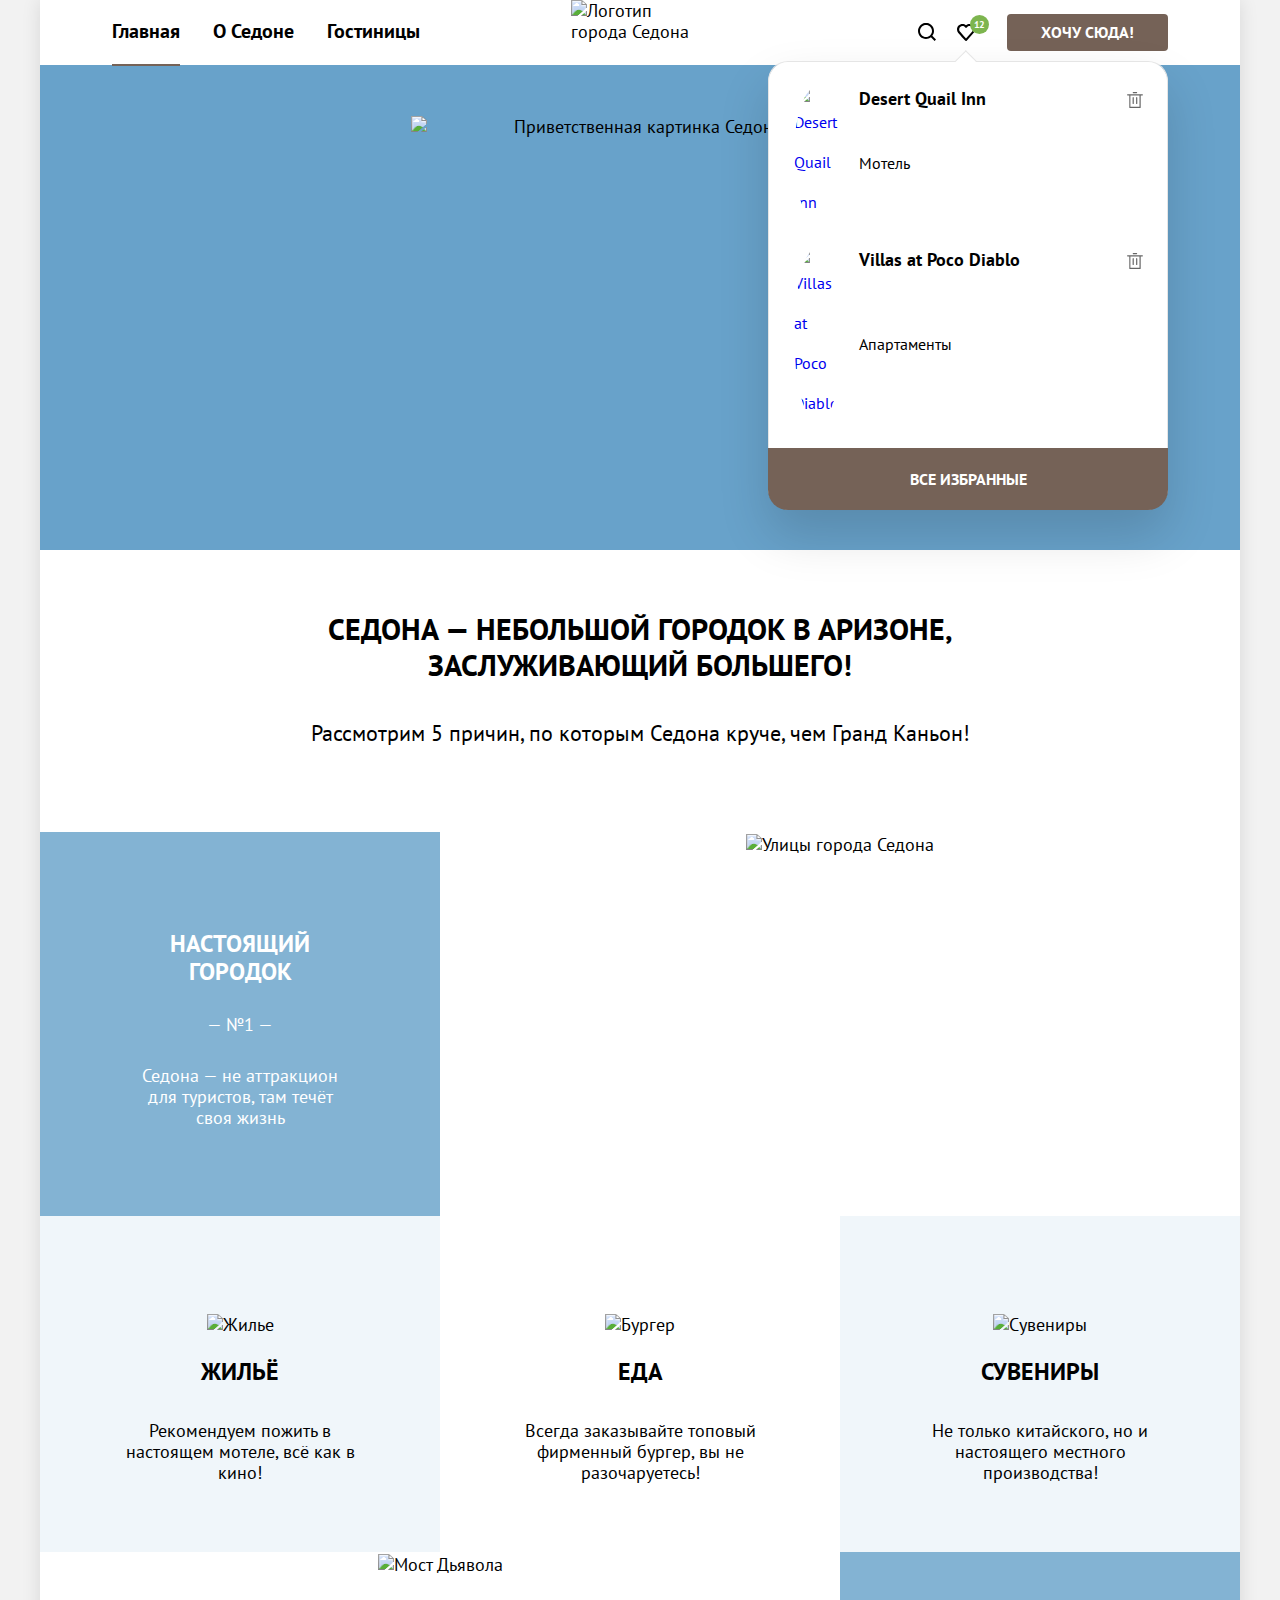
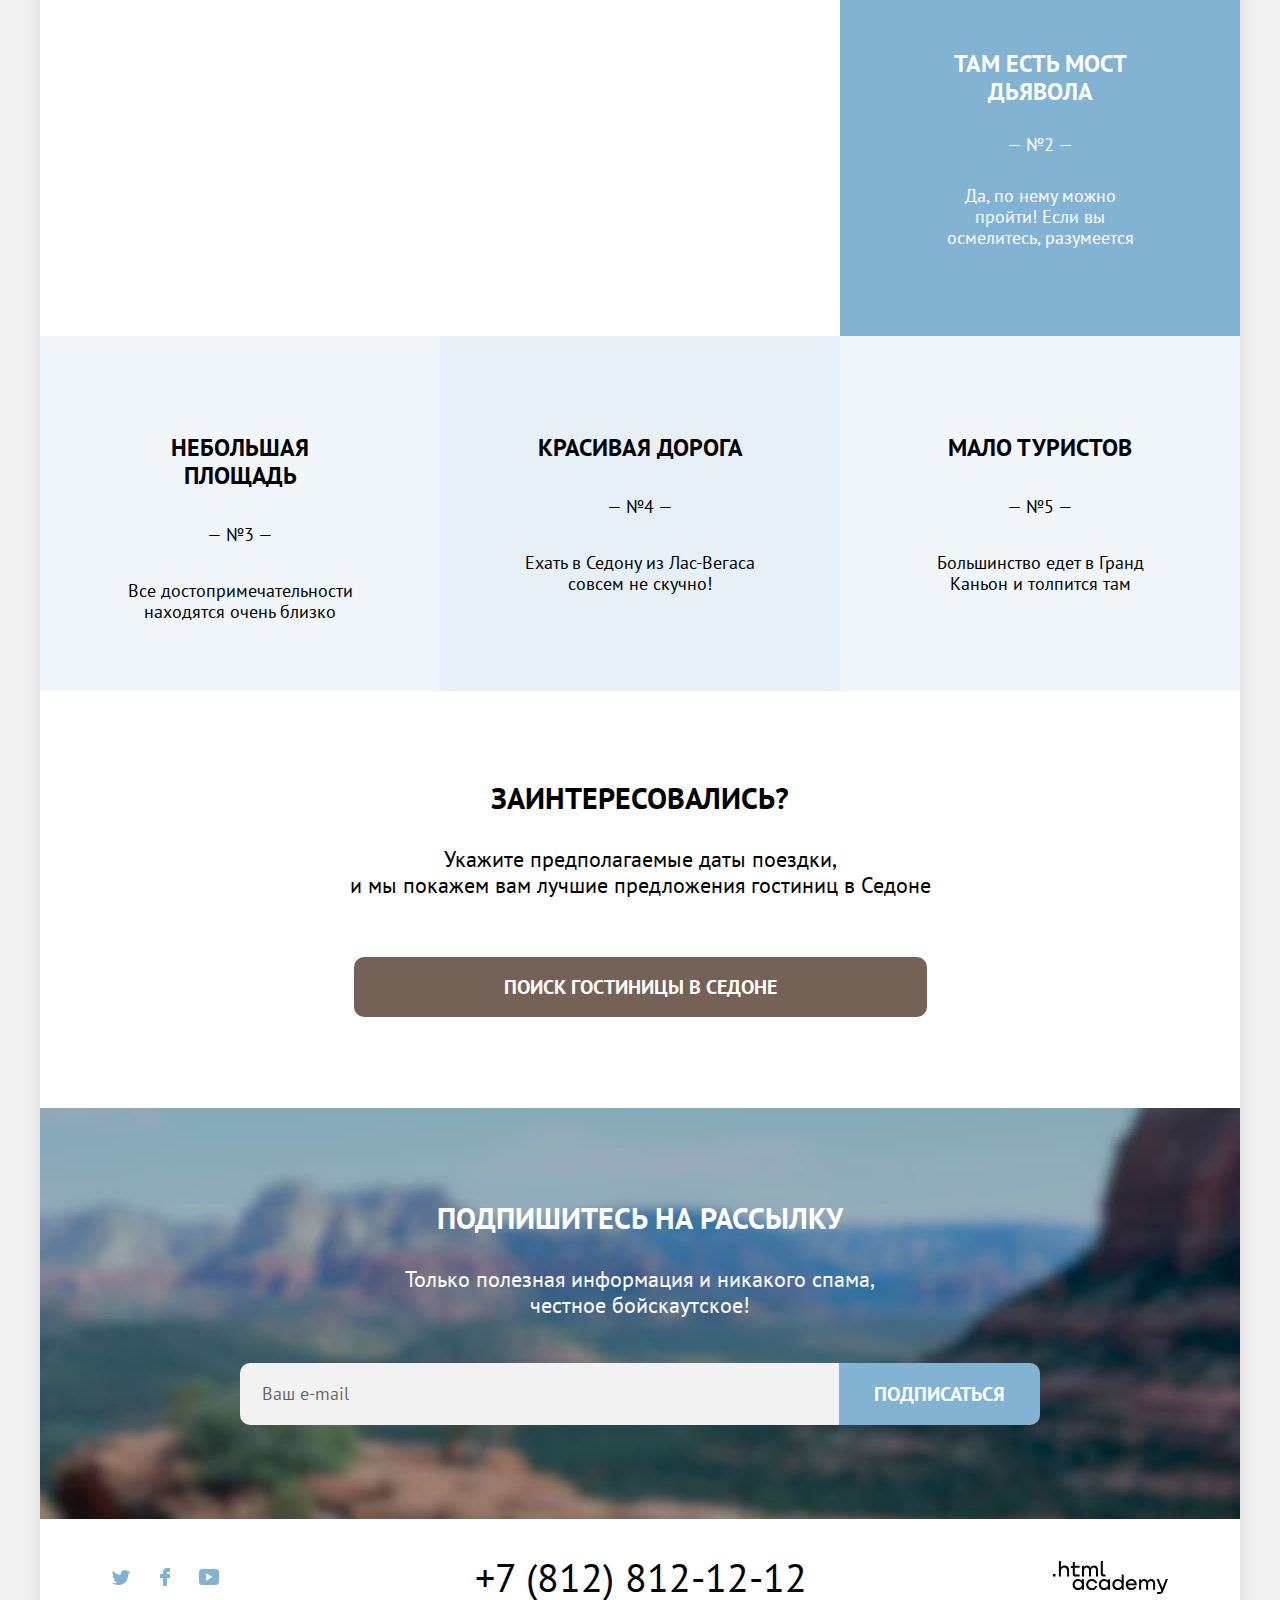
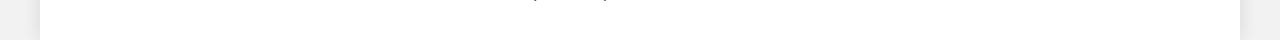
==== commit ca3395c7: "Верстка и стилизация форм, поп-апа и модального окна" ====
--- a/index.html
+++ b/index.html
@@ -14,26 +14,26 @@
     <!-- HEADER-START -->
     <header class="main-header">
       <nav class="navigation container-xl">
-        <ul class="navigation-list rs-list menu">
-          <li class="navigation-item">
+        <ul class="navigation-list rs-list">
+          <li class="navigation-item nav-text">
             <a class="navigation-link navigation-link-active">Главная</a>
           </li>
-          <li class="navigation-item">
-            <a class="navigation-link text-focus" href="#">О Седоне</a>
-          </li>
-          <li class="navigation-item">
-            <a class="navigation-link text-focus" href="catalog.html">Гостиницы</a>
+          <li class="navigation-item nav-text">
+            <a class="navigation-link" href="#">О Седоне</a>
+          </li>
+          <li class="navigation-item nav-text">
+            <a class="navigation-link" href="catalog.html">Гостиницы</a>
           </li>
         </ul>
         <div class="navigation-logo">
           <a class="logo">
             <span class="visually-hidden">Логотип города Седона</span>
-            <img src="img/logos/logo-sedona.svg" width="138px" height="70px" class="logo" alt="Логотип города Седона">
+            <img src="img/logos/logo-sedona.svg" width="138" height="70" class="logo" alt="Логотип города Седона">
           </a>
         </div>
-        <ul class="navigation-list navigation-user menu rs-list">
-          <li class="navigation-item">
-            <a class="navigation-link icon-focus" href="#">
+        <ul class="navigation-list navigation-user rs-list">
+          <li class="navigation-item nav-ico">
+            <a class="navigation-link" href="#">
               <span class="visually-hidden">Поиск</span>
               <svg class="navigation-ico" width="18" height="18" aria-hidden="true" focusable="false" fill="none" xmlns="http://www.w3.org/2000/svg">
                 <path
@@ -42,8 +42,8 @@
               </svg>
             </a>
           </li>
-          <li class="navigation-item">
-            <a class="navigation-link navigation-fav icon-focus" href="#">
+          <li class="navigation-item nav-ico">
+            <a class="navigation-link navigation-fav" href="#">
               <span class="visually-hidden">Избранное</span>
               <span class="navigation-fav-count">12</span>
               <svg class="navigation-ico" width="18" height="17" aria-hidden="true" focusable="false" fill="none" xmlns="http://www.w3.org/2000/svg">
@@ -52,34 +52,35 @@
                   fill="none" />
               </svg>
             </a>
-            <div class="popup popup-fav">
-              <div class="popup-content">
-                <h2 class="visually-hidden">Избранные гостинницы</h2>
-                <ul class="fav-item-list rs-list">
-                  <li class="fav-item">
-                    <a href="#" class="fav-item-content">
-                      <img class="fav-item-img" src="img/products/desert-quail-small.png" alt="Desert Quail Inn" width="48px" height="48px">
-                      <h3 class="fav-item-title rs-list">Desert Quail Inn</h3>
-                      <p class="fav-item-category rs-list">Мотель</p>
-                    </a>
-                    <button class="fav-item-cart-button">
-                      <svg class="fav-item-ico" width="16" height="16" fill="none" xmlns="http://www.w3.org/2000/svg"><path d="M15.3 2.3H.6c-.3 0-.6.2-.6.5s.3.6.6.6h1.7v12c0 .3.3.6.6.6h10.2c.3 0 .6-.3.6-.6v-12h1.7c.3 0 .6-.3.6-.6s-.4-.5-.7-.5Zm-2.8 12.5H3.4V3.4h9.1v11.4ZM6.2 1.2h3.4c.3 0 .6-.3.6-.6S10 0 9.7 0H6.2c-.3 0-.5.3-.5.6s.2.6.5.6Z" fill="none"/><path d="M6.2 12c.3 0 .6-.3.6-.6V5.7c0-.3-.3-.6-.6-.6s-.6.3-.6.6v5.7c.1.3.3.6.6.6ZM9.7 12c.3 0 .6-.3.6-.6V5.7c0-.3-.3-.6-.6-.6s-.6.4-.6.6v5.7c0 .3.2.6.6.6Z" fill="none"/></svg>
-                      <span class="visually-hidden">Удалить из избранного</span>
-                    </button>
-                  </li>
-                  <li class="fav-item">
-                    <a class="fav-item-content" href="#">
-                      <img class="fav-item-img" src="img/products/villas-at-poco-diablo-small.png" alt="Villas at Poco Diablo" width="48px" height="48px">
-                      <h3 class="fav-item-title rs-list">Villas at Poco Diablo</h3>
-                      <p class="fav-item-category rs-list">Апартаменты</p>
-                    </a>
-                    <button class="fav-item-cart-button">
-                      <svg class="fav-item-ico" width="16" height="16" fill="none" xmlns="http://www.w3.org/2000/svg"><path d="M15.3 2.3H.6c-.3 0-.6.2-.6.5s.3.6.6.6h1.7v12c0 .3.3.6.6.6h10.2c.3 0 .6-.3.6-.6v-12h1.7c.3 0 .6-.3.6-.6s-.4-.5-.7-.5Zm-2.8 12.5H3.4V3.4h9.1v11.4ZM6.2 1.2h3.4c.3 0 .6-.3.6-.6S10 0 9.7 0H6.2c-.3 0-.5.3-.5.6s.2.6.5.6Z" fill="none"/><path d="M6.2 12c.3 0 .6-.3.6-.6V5.7c0-.3-.3-.6-.6-.6s-.6.3-.6.6v5.7c.1.3.3.6.6.6ZM9.7 12c.3 0 .6-.3.6-.6V5.7c0-.3-.3-.6-.6-.6s-.6.4-.6.6v5.7c0 .3.2.6.6.6Z" fill="none"/></svg>
-                      <span class="visually-hidden">Удалить из избранного</span>
-                    </button>
-                  </li>
-                </ul>
-              </div>
+            <div class="popup-fav popup-is-open">
+              <ul class="fav-item-list rs-list">
+                <li class="fav-item">
+                  <a href="#" class="fav-item-content">
+                    <div class="popup-img">
+                      <img class="fav-item-img" src="img/products/desert-quail-small.png" alt="Desert Quail Inn" width="48" height="48">
+                    </div>
+                    <span class="fav-item-title rs-list">Desert Quail Inn</span>
+                    <span class="fav-item-category rs-list">Мотель</span>
+                  </a>
+                  <button class="fav-item-cart-button">
+                    <svg class="fav-item-ico" width="16" height="16" fill="none" xmlns="http://www.w3.org/2000/svg"><path d="M15.3 2.3H.6c-.3 0-.6.2-.6.5s.3.6.6.6h1.7v12c0 .3.3.6.6.6h10.2c.3 0 .6-.3.6-.6v-12h1.7c.3 0 .6-.3.6-.6s-.4-.5-.7-.5Zm-2.8 12.5H3.4V3.4h9.1v11.4ZM6.2 1.2h3.4c.3 0 .6-.3.6-.6S10 0 9.7 0H6.2c-.3 0-.5.3-.5.6s.2.6.5.6Z" fill="none"/><path d="M6.2 12c.3 0 .6-.3.6-.6V5.7c0-.3-.3-.6-.6-.6s-.6.3-.6.6v5.7c.1.3.3.6.6.6ZM9.7 12c.3 0 .6-.3.6-.6V5.7c0-.3-.3-.6-.6-.6s-.6.4-.6.6v5.7c0 .3.2.6.6.6Z" fill="none"/></svg>
+                    <span class="visually-hidden">Удалить из избранного</span>
+                  </button>
+                </li>
+                <li class="fav-item">
+                  <a class="fav-item-content" href="#">
+                    <div class="popup-img">
+                      <img class="fav-item-img" src="img/products/villas-at-poco-diablo-small.png" alt="Villas at Poco Diablo" width="48" height="48">
+                    </div>
+                    <span class="fav-item-title rs-list">Villas at Poco Diablo</span>
+                    <span class="fav-item-category rs-list">Апартаменты</span>
+                  </a>
+                  <button class="fav-item-cart-button">
+                    <svg class="fav-item-ico" width="16" height="16" fill="none" xmlns="http://www.w3.org/2000/svg"><path d="M15.3 2.3H.6c-.3 0-.6.2-.6.5s.3.6.6.6h1.7v12c0 .3.3.6.6.6h10.2c.3 0 .6-.3.6-.6v-12h1.7c.3 0 .6-.3.6-.6s-.4-.5-.7-.5Zm-2.8 12.5H3.4V3.4h9.1v11.4ZM6.2 1.2h3.4c.3 0 .6-.3.6-.6S10 0 9.7 0H6.2c-.3 0-.5.3-.5.6s.2.6.5.6Z" fill="none"/><path d="M6.2 12c.3 0 .6-.3.6-.6V5.7c0-.3-.3-.6-.6-.6s-.6.3-.6.6v5.7c.1.3.3.6.6.6ZM9.7 12c.3 0 .6-.3.6-.6V5.7c0-.3-.3-.6-.6-.6s-.6.4-.6.6v5.7c0 .3.2.6.6.6Z" fill="none"/></svg>
+                    <span class="visually-hidden">Удалить из избранного</span>
+                  </button>
+                </li>
+              </ul>
               <a class="popup-button button button-brown" href="">Все избранные</a>
             </div>
           </li>
@@ -95,14 +96,14 @@
       <h1 class="visually-hidden">Cайт города Седона</h1>
       <section class="intro">
         <h2 class="visually-hidden">Баннер главной страницы</h2>
-        <img class="intro-image" src="img/intro/welcome_sedona.svg" width="458px" height="352px"
+        <img class="intro-image" src="img/intro/welcome_sedona.svg" width="458" height="352"
           alt="Приветственная картинка Седона">
       </section>
       <section class="advantages">
         <h2 class="visually-hidden">Преимущества Седоны</h2>
         <div class="container-lg advantages-header">
           <p class="advantages-heading rs-list">Седона — небольшой городок в Аризоне, заслуживающий большего!</p>
-          <p class="advantages-description rs-list">Рассмотрим 5 причин, по которым Седона круче, чем гранд каньон!</p>
+          <p class="advantages-description rs-list">Рассмотрим 5 причин, по которым Седона круче, чем Гранд Каньон!</p>
         </div>
         <!-- ADVANTAGES LIST START -->
         <ul class="advantages-grid rs-list">
@@ -112,12 +113,12 @@
             <p class="advantages-item-description rs-list">Седона — не аттракцион для туристов, там течёт своя жизнь</p>
           </li>
           <li class="advantages-item-img-r">
-            <img class="advantages-img" src="img/sedona-town.jpg" width="800px" height="384px"
+            <img class="advantages-img" src="img/sedona-town.jpg" width="800" height="384"
               alt="Улицы города Седона">
           </li>
           <ul class="advantages-row rs-list">
             <li class="advantages-list-item advantages-item-lightblue">
-              <img class="advantages-item-img" src="img/icons/house-icon.svg" width="75" height="72px" alt="Жилье">
+              <img class="advantages-item-img" src="img/icons/house-icon.svg" width="75" height="72" alt="Жилье">
               <h3 class="advantages-item-heading title-4 rs-list">Жильё</h3>
               <p class="advatanges-item-desc rs-list">Рекомендуем пожить в настоящем мотеле, всё как в кино!</p>
             </li>
@@ -128,7 +129,7 @@
               </p>
             </li>
             <li class="advantages-list-item advantages-item-lightblue">
-              <img class="advantages-item-img" src="img/icons/gift-icon.svg" width="64px" height="76px" alt="Сувениры">
+              <img class="advantages-item-img" src="img/icons/gift-icon.svg" width="64" height="76" alt="Сувениры">
               <h3 class="advantages-item-heading title-4 rs-list">Сувениры</h3>
               <p class="advantages-item-desc rs-list">Не только китайского, но и настоящего местного производства!</p>
             </li>
@@ -211,50 +212,71 @@
           <svg class="navigation-ico" width="115" height="33" aria-hidden="true" focusable="false" fill="none" xmlns="http://www.w3.org/2000/svg"><path d="M0 12.9v2.6h2.5v-2.6H0ZM11.6 4.5c-1.6 0-2.8.7-3.6 1.7h-.1V0h-2v15.5h2v-5.3c0-2.1 1.3-3.6 3.3-3.6 1.8 0 2.9 1.4 2.9 3.2v5.7h2V9.4c.1-3-1.8-4.9-4.5-4.9ZM26.6 4.8h-4.8V1.1h-2v3.8h-1.9v2h1.9v6c0 1.7 1 2.7 2.7 2.7h4.1v-2h-3.7c-.7 0-1.1-.4-1.1-1.1V6.8h4.8v-2ZM41.1 4.6c-1.6 0-2.9.8-3.5 2.1h-.1c-.6-1.2-1.8-2.1-3.4-2.1-1.4 0-2.5.8-3.1 1.8h-.1V4.8H29v10.6h2V10c0-2 1-3.5 2.6-3.5 1.5 0 2.4 1 2.4 2.6v6.3h2V9.8c0-2.4 1.4-3.3 2.6-3.3 1.5 0 2.4 1 2.4 2.6v6.3h2V8.9c.1-2.5-1.4-4.3-3.9-4.3ZM47.8 12.7c0 1.7 1 2.7 2.8 2.7h2v-2h-1.7c-.7 0-1.1-.4-1.1-1.1V0h-2v12.7ZM28.9 19.7c-.9-1.1-2.2-1.8-3.9-1.8-3.1 0-5.4 2.3-5.4 5.6s2.3 5.6 5.4 5.6c1.8 0 3-.8 3.8-1.9h.1v1.6h2V18.2h-2v1.5Zm-3.6 7.4c-2.2 0-3.6-1.6-3.6-3.6s1.4-3.6 3.6-3.6 3.6 1.6 3.6 3.6c0 1.9-1.4 3.6-3.6 3.6ZM44.2 22c-.5-2.4-2.6-4.1-5.4-4.1-3.4 0-5.6 2.5-5.6 5.6 0 3.1 2.2 5.6 5.6 5.6 2.8 0 4.9-1.8 5.4-4.2h-2.1c-.4 1.3-1.7 2.3-3.3 2.3-2.2 0-3.6-1.6-3.6-3.6s1.4-3.6 3.6-3.6c1.6 0 2.8 1 3.3 2.2h2.1V22ZM55.1 19.7c-.9-1.1-2.2-1.8-3.9-1.8-3.1 0-5.4 2.3-5.4 5.6s2.3 5.6 5.4 5.6c1.8 0 3-.8 3.8-1.9h.1v1.6h2V18.2h-2v1.5Zm-3.6 7.4c-2.2 0-3.6-1.6-3.6-3.6s1.4-3.6 3.6-3.6 3.6 1.6 3.6 3.6c0 1.9-1.5 3.6-3.6 3.6ZM68.7 19.8c-.9-1.1-2.2-1.9-3.9-1.9-3.1 0-5.4 2.3-5.4 5.6s2.2 5.6 5.4 5.6c1.7 0 3-.8 3.8-1.8h.1v1.5h2V13.4h-2v6.4Zm-3.6 7.3c-2.2 0-3.6-1.6-3.6-3.6s1.4-3.6 3.6-3.6 3.6 1.6 3.6 3.6c-.1 2-1.5 3.6-3.6 3.6ZM78.3 17.9c-3.3 0-5.5 2.5-5.5 5.6 0 3 2.1 5.6 5.5 5.6 2.5 0 4.5-1.3 5.2-3.6h-2.1c-.5 1-1.6 1.6-3 1.6-1.9 0-3.3-1.3-3.4-2.9h8.8c.2-3.6-2-6.3-5.5-6.3Zm0 1.9c1.7 0 3 1 3.3 2.6h-6.5c.3-1.5 1.5-2.6 3.2-2.6ZM98.2 17.9c-1.6 0-2.9.8-3.6 2h-.1c-.6-1.2-1.8-2-3.4-2-1.4 0-2.5.7-3.1 1.8v-1.5h-1.9v10.6h2v-5.4c0-2 1-3.4 2.6-3.5 1.5 0 2.4 1 2.4 2.6v6.3h2v-5.6c0-2.4 1.4-3.3 2.6-3.3 1.5 0 2.4 1 2.4 2.6v6.3h2v-6.5c.1-2.6-1.4-4.4-3.9-4.4ZM109.4 27l-3.6-8.9h-2.2l4.8 11.6c-.3.9-.7 1.2-1.7 1.2h-2.5v2h2.5c1.8 0 2.8-.8 3.5-2.6l4.7-12.2h-2.1l-3.4 8.9Z" fill="none"/></svg>
         </a>
       </section>
-      <div class="modal-container">
-        <div class="modal modal-rent">
-          <button class="modal-close-button">
-            <svg class="cross-ico" width="13" height="13" fill="none" xmlns="http://www.w3.org/2000/svg"><path d="M13 1.2 11.8 0 6.5 5.3 1.2 0 0 1.2l5.3 5.3L0 11.8 1.2 13l5.3-5.3 5.3 5.3 1.2-1.2-5.3-5.3L13 1.2Z" fill="#none"/></svg>
-            <span class="visually-hidden">Закрыть</span>
+    </footer>
+    <div class="overlay is-open">
+      <section class="modal">
+        <div class="modal-header">
+          <h2 class="modal-title rs-list">Поиск гостиницы в Седоне</h2>
+          <button class="modal-close">
+            <img class="cross-ico" src="/img/icons/cross.svg" width="13" height="13">
+            <span class="visually-hidden">Закрыть модальное окно</span>
           </button>
-          <section class="modal-content">
-            <h2 class="modal-title rs-list">Поиск гостиницы в Седоне</h2>
-            <form action="https://echo.htmlacademy.ru/" class="rent-form" method="POST">
-              <p class="field-group check-in-data">
-                <label for="check-in-date" class="rent-form-label">Дата заезда:</label>
-                <input type="text" class="rent-form-field field rent-form-error" id="check-in-date" name="check-in-date"  placeholder="Укажите дату">
-              </p>
-              <p class="field-group check-out-data">
-                <label for="check-out-date" class="rent-form-label">Дата выезда:</label>
-                <input type="text" class="rent-form-field field rent-form-error" id="check-out-date" name="check-in-date"  placeholder="Укажите дату">
-              </p>
-              <div class="visitors">
-                <p class="field-group">
-                  <label for="adults" class="rent-form-label">Взрослые:</label>
-                  <div class="amount-change-button">
-                    <button class="amount-increase-button type="button"></button>
-                    <input type="number" class="" id="adults" name="adults-number" value="2">
-                    <button class="amount-reduce-button" type="button"></button>
-                  </div>
-                </p>
-                <p class="field-group">
-                  <label for="childrens" class="rent-form-label">Дети:</label>
-                  <button class="info" type="button">
-                    <span class="visually-hidden">Посмотреть дополнительную информацию</span>
-                  </button>
-                  <div class="amount-change-button">
-                    <button class="amount-increase-button type="button"></button>
-                    <input type="number" class="" id="children" name="сhild-number" value="1">
-                    <button class="amount-reduce-button" type="button"></button>
-                  </div>
-                </p>
+        </div>
+        <form action="https://echo.htmlacademy.ru/" class="rent-form" method="POST">
+          <div class="field-group">
+            <label for="check-in-date" class="rent-form-label">Дата заезда:</label>
+            <div class="form-side">
+              <input type="text" class="rent-form-field field rent-form-error" id="check-in-date" name="check-in-date"  placeholder="Укажите дату">
+              <p class="error rs-list">Мы не можем отправить вас в прошлое.</p>
+            </div>
+          </div>
+          <div class="field-group">
+            <label for="check-out-date" class="rent-form-label">Дата выезда:</label>
+            <div class="form-side">
+              <input type="text" class="rent-form-field field rent-form-error" id="check-out-date" name="check-out-date"  placeholder="Укажите дату">
+              <p class="alert rs-list">На эти даты есть свободные номера. Пока есть.</p>
+            </div>
+          </div>
+          <div class="field-group">
+            <div class="form-column-left">
+              <label for="adults" class="rent-form-label">Взрослые:</label>
+              <div class="amount-change-button">
+                <button class="amount-button minus-button" type="button">
+                  <img src="/img/icons/minus.svg" class="minus-ico" width="13" height="1"></img>
+                  <span class="visually-hidden">Минус один взрослый</span>
+                </button>
+                <input type="number" class="people-number" id="adults" name="adults-number" value="2">
+                <button class="amount-button plus-button" type="button">
+                  <img src="/img/icons/plus.svg" class="plus-ico" width="13" height="13"></img>
+                  <span class="visually-hidden">Плюс один взрослый</span>
+                </button>
               </div>
-              <button class="button rent-form-button" type="submit">Найти</button>
-            </form>
-          </section>
-        </div>
-      </div>
-    </footer>
+            </div>
+            <div class="form-column-right">
+              <label for="childrens" class="rent-form-label">Дети:</label>
+              <button class="info" type="button">
+                <span class="visually-hidden">Посмотреть дополнительную информацию</span>
+              </button>
+              <div class="tooltip">
+                <p class="tooltip-text rs-list">Укажите количество детей, которые будут с&nbsp;вами, возраст которых от&nbsp;6&nbsp;до&nbsp;18&nbsp;лет. Дети до&nbsp;6&nbsp;лет размещаются бесплатно.</p>
+              </div>
+              <div class="amount-change-button children-button">
+                <button class="amount-button minus-button" type="button">
+                  <img src="/img/icons/minus.svg" class="minus-ico" width="13" height="1"></img>
+                  <span class="visually-hidden">Минус один ребенок</span>
+                </button>
+                <input type="number" class="people-number" id="children" name="сhild-number" value="1">
+                <button class="amount-button plus-button" type="button">
+                  <img src="/img/icons/plus.svg" class="plus-ico" width="13" height="13"></img>
+                  <span class="visually-hidden">Плюс один ребенок</span>
+                </button>
+              </div>
+            </div>
+          </div>
+          <button class="rent-form-button button-blue button" type="submit">Найти</button>
+        </form>
+      </section>
+    </div>
     <!-- FOOTER-END -->
   </div>
 </body>
--- a/css/styles.css
+++ b/css/styles.css
@@ -19,10 +19,8 @@
 
 /* ==================================
      Section - Variables
-     Блок будет содержать переменные:
-     - цвета
-     - повторяющиеся размеры и т.д.
      ================================= */
+
 :root {
   --b-black: #000000;
   --b-dark: #333333;
@@ -291,7 +289,7 @@
 
 .navigation {
   display: grid;
-  grid-template-columns: 310px 1fr 310px;
+  grid-template-columns: 308px 1fr 310px;
   position: relative;
   min-height: inherit;
 }
@@ -311,44 +309,29 @@
   font-weight: 700;
   display: block;
   outline: none;
-  border-radius: 10px;
+}
+
+.nav-text {
+  padding-bottom: 3px;
+}
+
+.nav-ico {
+  padding-top: 3px;
 }
 
 .navigation-link {
   position: relative;
 }
 
-.text-focus::before {
+.navigation-link-active::after {
   position: absolute;
   content: "";
-  width: 110%;
-  height: 110%;
-  top: 5%;
-  right: 0;
-  bottom: 0;
-  left: -5%;
-  outline: 3px solid var(--blue-light);
-  border-radius: 4px;
-  opacity: 0;
-  z-index: 1;
-}
-
-.text-focus:focus::before {
-  opacity: 1;
-}
-
-.navigation-item {
-  padding: 20px 00 19px;
-}
-
-.navigation-link-active::after {
-  position: absolute;
-  content: "";
-  bottom: -20px;
+  bottom: -22px;
   left: 0;
   width: 100%;
   height: 2px;
   background-color: var(--brown-light);
+  z-index: 1;
 }
 
 .navigation-link:hover,
@@ -357,6 +340,12 @@
   fill: var(--brown-dark);
 }
 
+.navigation-link:focus {
+  outline: 3px solid var(--blue-light);
+  outline-offset: 4px;
+  border-radius: 2px;
+}
+
 .navigation-link:active {
   color: rgba(117, 98, 87, 0.3);
   outline: none;
@@ -368,8 +357,9 @@
 
 .navigation-fav {
   position: relative;
-  left: -6px;
-}
+  margin-right: 12px;
+}
+
 .navigation-fav-count {
   position: absolute;
   width: 19px;
@@ -409,25 +399,6 @@
   z-index: 1;
 }
 
-.icon-focus:before {
-  position: absolute;
-  content: "";
-  width: 140%;
-  height: 110%;
-  top: -10%;
-  right: 0;
-  bottom: 0;
-  left: -20%;
-  outline: 3px solid var(--blue-light);
-  border-radius: 4px;
-  opacity: 0;
-  z-index: 1;
-}
-
-.icon-focus:focus::before {
-  opacity: 1;
-}
-
 /* ==================================
    Section - Intro
    ================================= */
@@ -440,7 +411,7 @@
   align-items: center;
   text-align: center;
   padding-top: 51px;
-  padding-bottom: 83px;
+  padding-bottom: 82px;
   position: relative;
 }
 
@@ -459,8 +430,8 @@
    ================================= */
 
 .advantages-header {
-  padding-top: 63px;
-  padding-bottom: 79px;
+  padding-top: 61px;
+  padding-bottom: 81px;
 }
 
 .advantages,
@@ -497,7 +468,7 @@
 .advantages-item-coldblue {
   background-color: var(--blue-light);
   color: var(--b-white);
-  padding: 98px 95px 90px 95px;
+  padding: 98px 95px 88px 95px;
 }
 
 .advantages-row {
@@ -516,11 +487,11 @@
   text-transform: uppercase;
   color: var(--b-white);
   margin: 0;
-  margin-bottom: 25px;
+  margin-bottom: 28px;
 }
 
 .advantages-item-number {
-  margin-bottom: 25px;
+  margin-bottom: 30px;
 }
 
 .advantages-item-lightblue {
@@ -528,7 +499,7 @@
 }
 
 .advantages-list-item {
-  padding: 98px 75px 100px 75px;
+  padding: 98px 75px 69px 75px;
 }
 
 .advantages-item-img {
@@ -554,14 +525,14 @@
    ================================= */
 
 .booking {
-  padding-top: 91px;
-  padding-bottom: 88px;
+  padding-top: 89px;
+  padding-bottom: 91px;
   text-align: center;
 }
 
 .booking-title {
   line-height: 36px;
-  margin-bottom: 32px;
+  margin-bottom: 30px;
 }
 
 .booking-button {
@@ -586,7 +557,7 @@
     url("../img/backgrounds/background-subscribe.jpg") no-repeat center/cover;
   color: var(--b-white);
   text-align: center;
-  padding-top: 94px;
+  padding-top: 92px;
   padding-bottom: 94px;
   display: grid;
   grid-template-columns: auto 800px auto;
@@ -599,7 +570,7 @@
 .subscribe-title {
   line-height: 36px;
   color: var(--b-white);
-  margin-bottom: 28px;
+  margin-bottom: 30px;
 }
 
 .subscribe-text {
@@ -653,7 +624,7 @@
 }
 
 .social {
-  width: 111px;
+  width: 107px;
   display: flex;
   flex-wrap: wrap;
   justify-content: space-between;
@@ -662,18 +633,15 @@
 
 .social-link {
   border-radius: 5px;
-  min-height: 34px;
-  min-width: 34px;
   display: flex;
   justify-content: center;
   align-items: center;
 }
 
-.social-link:hover {
-}
-
 .social-link:focus {
   outline: 3px solid var(--blue-light);
+  outline-offset: 7px;
+  border-radius: 1px;
 }
 
 .footer-ico path {
@@ -696,6 +664,7 @@
   color: var(--b-black);
   text-decoration: none;
   border-radius: 1px;
+  margin-left: 9px;
 }
 
 .footer-phone:hover {
@@ -713,6 +682,7 @@
 
 .footer-logo {
   border-radius: 1px;
+  padding-top: 5px;
 }
 
 .footer-logo:hover path {
@@ -823,6 +793,7 @@
   position: relative;
   display: block;
   padding-left: 38px;
+  cursor: pointer;
 }
 
 .filter-list .control:not(last-child) {
@@ -1336,11 +1307,11 @@
    Popup
    ================================= */
 
+/* .popup-is-open {
+  display: none;
+} */
+
 .popup-fav {
-  display: none;
-}
-
-.popup {
   position: absolute;
   z-index: 2;
   top: 61px;
@@ -1353,10 +1324,10 @@
   line-height: 40px;
   background-color: var(--b-white);
   box-shadow: 0 25px 50px 0 rgba(0, 0, 0, 0.15);
-  border-radius: 20px;
-}
-
-.popup::after {
+  border-radius: 22px;
+}
+
+.popup-fav::after {
   content: "";
   position: absolute;
   width: 15px;
@@ -1369,8 +1340,8 @@
   transform: rotate(45deg) translateX(50%);
 }
 
-.popup-content {
-  padding: 25px 17px 25px 25px;
+.fav-item-list {
+  padding: 24px 17px 25px 25px;
   border-top: 1px solid var(--b-grey);
   border-left: 1px solid var(--b-grey);
   border-right: 1px solid var(--b-grey);
@@ -1390,7 +1361,6 @@
   display: grid;
   grid-template-columns: 48px auto;
   column-gap: 17px;
-  row-gap: 2px;
   border-radius: 3px;
 }
 
@@ -1398,8 +1368,10 @@
   margin-bottom: 25px;
 }
 
-.fav-item-img {
+.popup-img {
   grid-row: 1 / 3;
+  border-radius: 50%;
+  overflow: hidden;
 }
 
 .fav-item-cart-button {
@@ -1425,7 +1397,8 @@
   outline: none;
 }
 
-.fav-item-title{
+.fav-item-title {
+  margin-top: 4px;
   font-size: 18px;
   font-weight: 700;
   line-height: 18px;
@@ -1435,6 +1408,7 @@
 .fav-item-category {
   line-height: 16px;
   color: var(--b-black);
+  margin-bottom: 5px;
 }
 
 .popup-button {
@@ -1465,34 +1439,52 @@
 
 
 /* ==================================
-   Popup
-   ================================= */
-
-.modal-container {
+   Modal
+   ================================= */
+
+.overlay {
   position: fixed;
   display: flex;
   top: 0;
   left: 0;
+  bottom: 0;
+  right: 0;
   width: 100%;
   height: 100%;
   background-color: rgba(242, 242, 242, 0.8);
-  z-index: 2;
+  z-index: 99;
+}
+
+.is-open {
+  display: none;
 }
 
 .modal {
-  position: relative;
   margin: auto;
-  padding: 68px;
+  padding: 54px 70px 69px 70px;
   width: 715px;
   background-color: var(--b-white);
   border-radius: 30px;
   box-shadow: 0px 25px 50px rgba(0, 0, 0, 0.15);
 }
 
-.modal-close-button {
-  position: absolute;
-  top: 65px;
-  right: 65px;
+.modal-header {
+  display: flex;
+  justify-content: space-between;
+  align-items: center;
+  margin-bottom: 54px;
+}
+
+.modal-title {
+  text-transform: uppercase;
+  font-family: var(--base-fw);
+  font-weight: 700;
+  font-size: 30px;
+  line-height: 40px;
+  color: var(--b-black);
+}
+
+.modal-close {
   width: 53px;
   height: 53px;
   border-radius: 50%;
@@ -1502,36 +1494,38 @@
   align-items: center;
   justify-content: center;
   cursor: pointer;
-}
-
-.modal-close-button path {
-  fill: var(--b-black);
-}
-
-.modal-title {
-  margin-bottom: 70px;
-  text-transform: uppercase;
-  font-family: var(--base-fw);
-  font-weight: 700px;
-  font-size: 30px;
-  line-height: 40px;
-  color: var(--b-black);
+  margin-left: 10px;
+  margin-top: 1px;
+  flex-shrink: 0;
+}
+
+.modal-close:hover {
+  background-color: var(--b-grey);
+}
+
+.modal-close:focus {
+  background-color: var(--b-grey);
+  outline: 3px solid var(--blue-light);
+}
+
+.modal-close:active {
+  background-color: rgba(230, 230, 230, 0.6);
+  outline: none;
+}
+
+.modal-close:active .cross-ico {
+  opacity: 0.3;
+}
+
+.rent-form {
+  display: grid;
+  row-gap: 40px;
 }
 
 .field-group {
-  position: relative;
-  margin: 0;
-  margin-bottom: 40px;
-  display: flex;
-  margin: 0;
-  margin-bottom: 40px;
   display: flex;
   justify-content: space-between;
   align-items: center;
-}
-
-.visitors {
-  display: flex;
 }
 
 .rent-form-label {
@@ -1539,12 +1533,13 @@
   font-weight: 700;
   font-size: var(--base-fz);
   line-height: 40px;
+  margin-right: 10px;
 }
 
 .rent-form-field {
   width: 420px;
-  height: 50px;
-  padding: 0 18px;
+  padding: 5px 19px;
+  padding-right: 40px;
   font-family: var(--base-ff);
   font-weight: 700;
   font-size: var(--base-fz);
@@ -1553,32 +1548,177 @@
   color: rgba(0, 0, 0, 0.6);
   background-image: url(/img/icons/calendar.svg);
   background-repeat: no-repeat;
-  background-position:center right 20px;
-}
-
-.check-in-data::after {
-  content: "Мы не можем отправить вас в прошлое.";
-  position: absolute;
-  top: 41px;
-  right: 140px;
+  background-position:center right 19px;
+  flex-shrink: 0;
+}
+
+.form-side {
+  position: relative;
+}
+
+.error {
+  position: absolute;
   color: var(--error);
   font-family: var(--base-ff);
   font-size: 16px;
   line-height: 40px;
-}
-
-.check-out-data::after {
-  content: "На эти даты есть свободные номера. Пока есть.";
-  position: absolute;
-  top: 41px;
-  right: 89px;
+  top: 43px;
+}
+
+.alert {
+  position: absolute;
   color: var(--b-dark);
   font-family: var(--base-ff);
   font-size: 16px;
   line-height: 40px;
-}
-
-.visitors {
+  top: 43px;
+}
+
+.form-column-left {
+  width: 289px;
   display: flex;
   justify-content: space-between;
-}
+  align-items: center;
+}
+
+.form-column-right {
+  position: relative;
+  width: 230px;
+  display: flex;
+  align-items: center;
+}
+
+.amount-button {
+  width: 50px;
+  height: 50px;
+  border: 0;
+  background-color: transparent;
+  display: flex;
+  align-items: center;
+  justify-content: center;
+  cursor: pointer;
+  border-radius: 4px;
+}
+
+.amount-change-button {
+  max-width: 133px;
+  display: flex;
+  background-color: var(--b-grey-light);
+  border-radius: 4px;
+  flex-shrink: 0;
+}
+
+.children-button {
+  margin-left: auto;
+}
+
+.minus-button,
+.plus-button {
+  opacity: 0.3;
+}
+
+.minus-button:hover,
+.plus-button:hover {
+  opacity: 1;
+}
+
+.minus-button:focus,
+.plus-button:focus {
+  outline: 3px solid var(--blue-light);
+  opacity: 1;
+}
+
+.minus-button:active,
+.plus-button:active {
+  opacity: 0.2;
+  outline: none;
+}
+
+.people-number {
+  max-width: 44px;
+  padding: 0 16px 0 16px;
+  margin: 0;
+  border: none;
+  font-family: var(--base-ff);
+  font-weight: 700;
+  font-size: var(--base-fz);
+  line-height: 40px;
+  background-color: transparent;
+}
+
+.people-number[type='number'] {
+  -moz-appearance:textfield;
+}
+
+.people-number::-webkit-outer-spin-button,
+.people-number::-webkit-inner-spin-button {
+  -webkit-appearance: none;
+  margin: 0;
+}
+
+.rent-form-button {
+  font-size: 20px;
+  line-height: 40px;
+  border-radius: 10px;
+  padding: 10px 0px;
+  margin: 0;
+}
+
+/* ==================================
+   Tooltip
+   ================================= */
+
+.form-label-ico {
+  position: relative;
+  padding-right: 6px;
+}
+
+.info {
+  width: 25px;
+  height: 25px;
+  border-radius: 50%;
+  border: none;
+  background-color: var(--blue-light);
+  background-image: url(/img/icons/info.svg);
+  background-position: center;
+  background-repeat: no-repeat;
+  background-size: 1px;
+  cursor: pointer;
+  margin-right: 5px;
+  flex-shrink: 0;
+}
+
+.info:active {
+  background-color: var(--blue-dark);
+}
+
+.tooltip {
+  position: absolute;
+  top: 54px;
+  right: 36px;
+  width: 256px;
+  height: 143px;
+  box-shadow: 0px 15px 30px rgba(0, 0, 0, 0.3);
+  background-color: var(--b-black);
+  border-radius: 10px;
+  padding: 19px 18px 20px 22px;
+}
+
+.tooltip-text {
+  font-size: 16px;
+  line-height: 20px;
+  font-weight: var(--base-fw);
+  color: var(--b-white);
+}
+
+.tooltip::after {
+  content: "";
+  position: absolute;
+  width: 13px;
+  height: 13px;
+  right: 50%;
+  top: -11px;
+  background-color: var(--b-black);
+  transform: rotate(45deg) translateX(50%);
+}
+
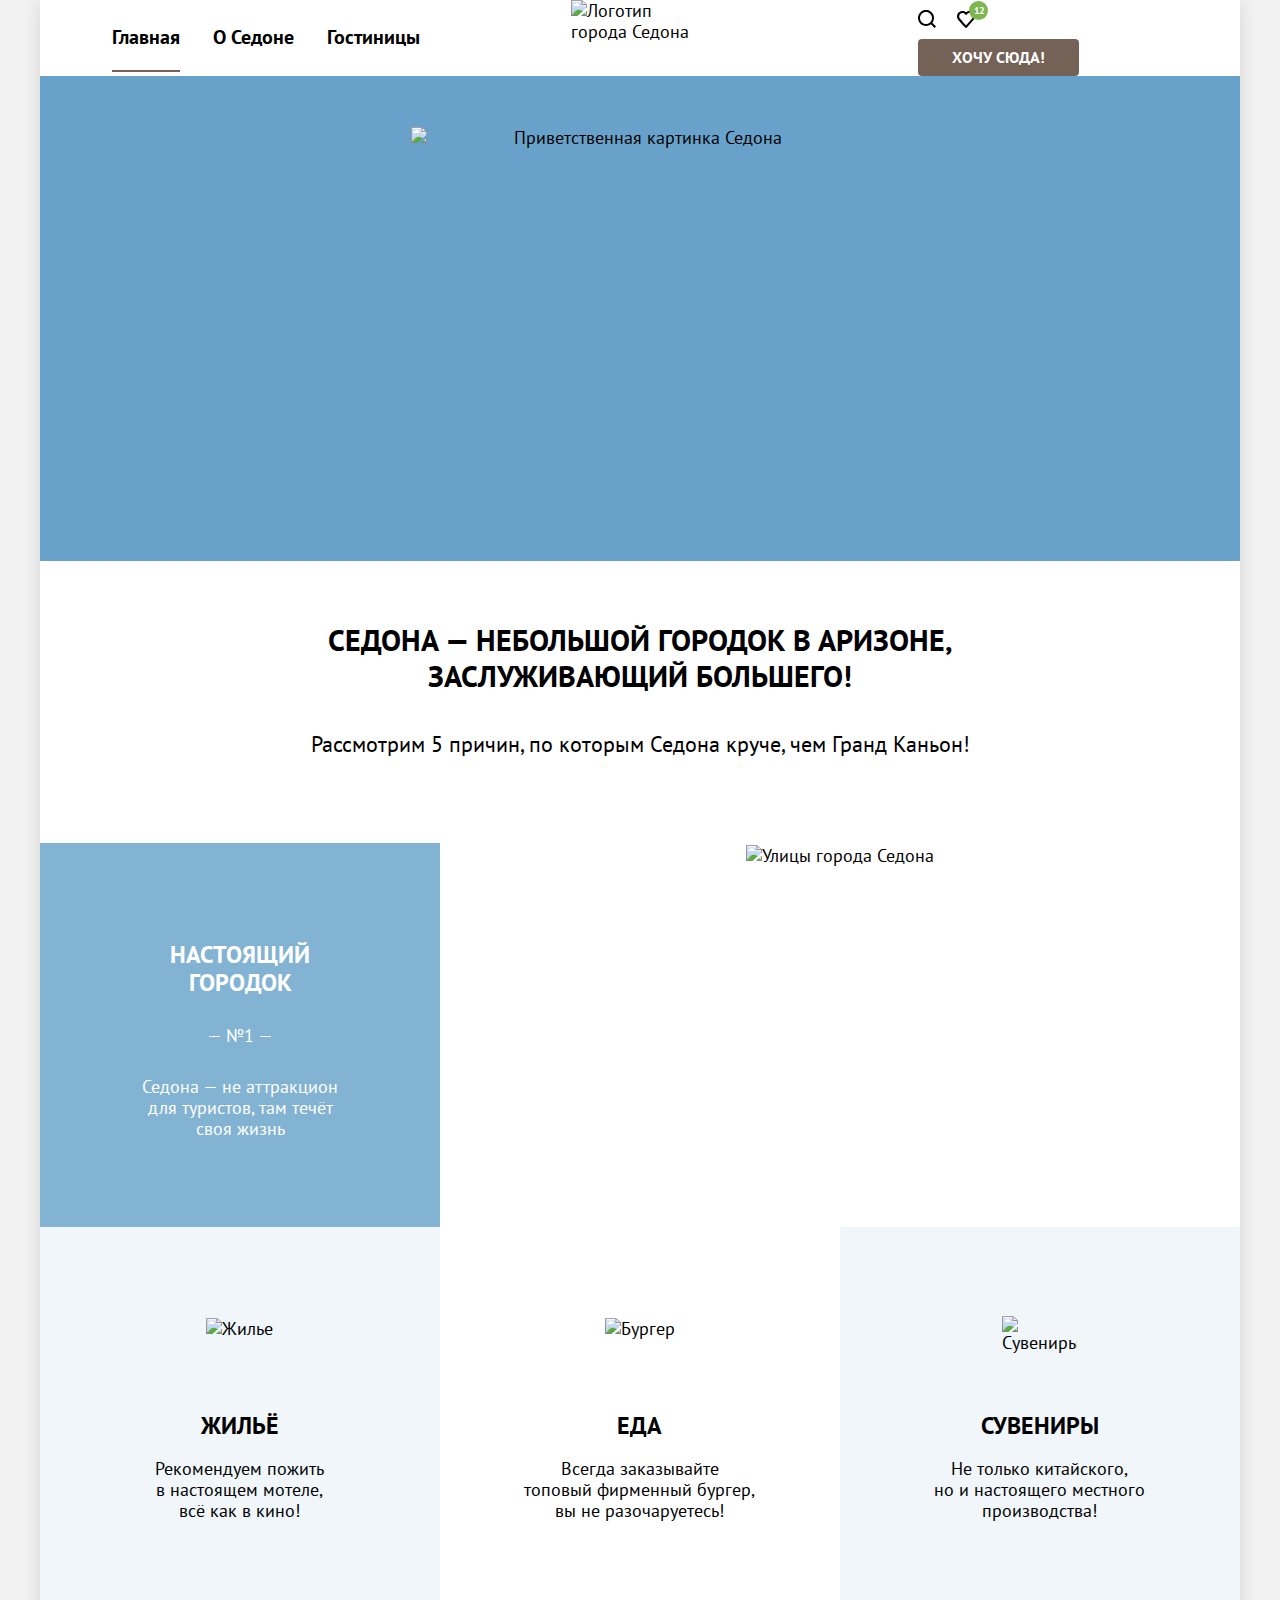
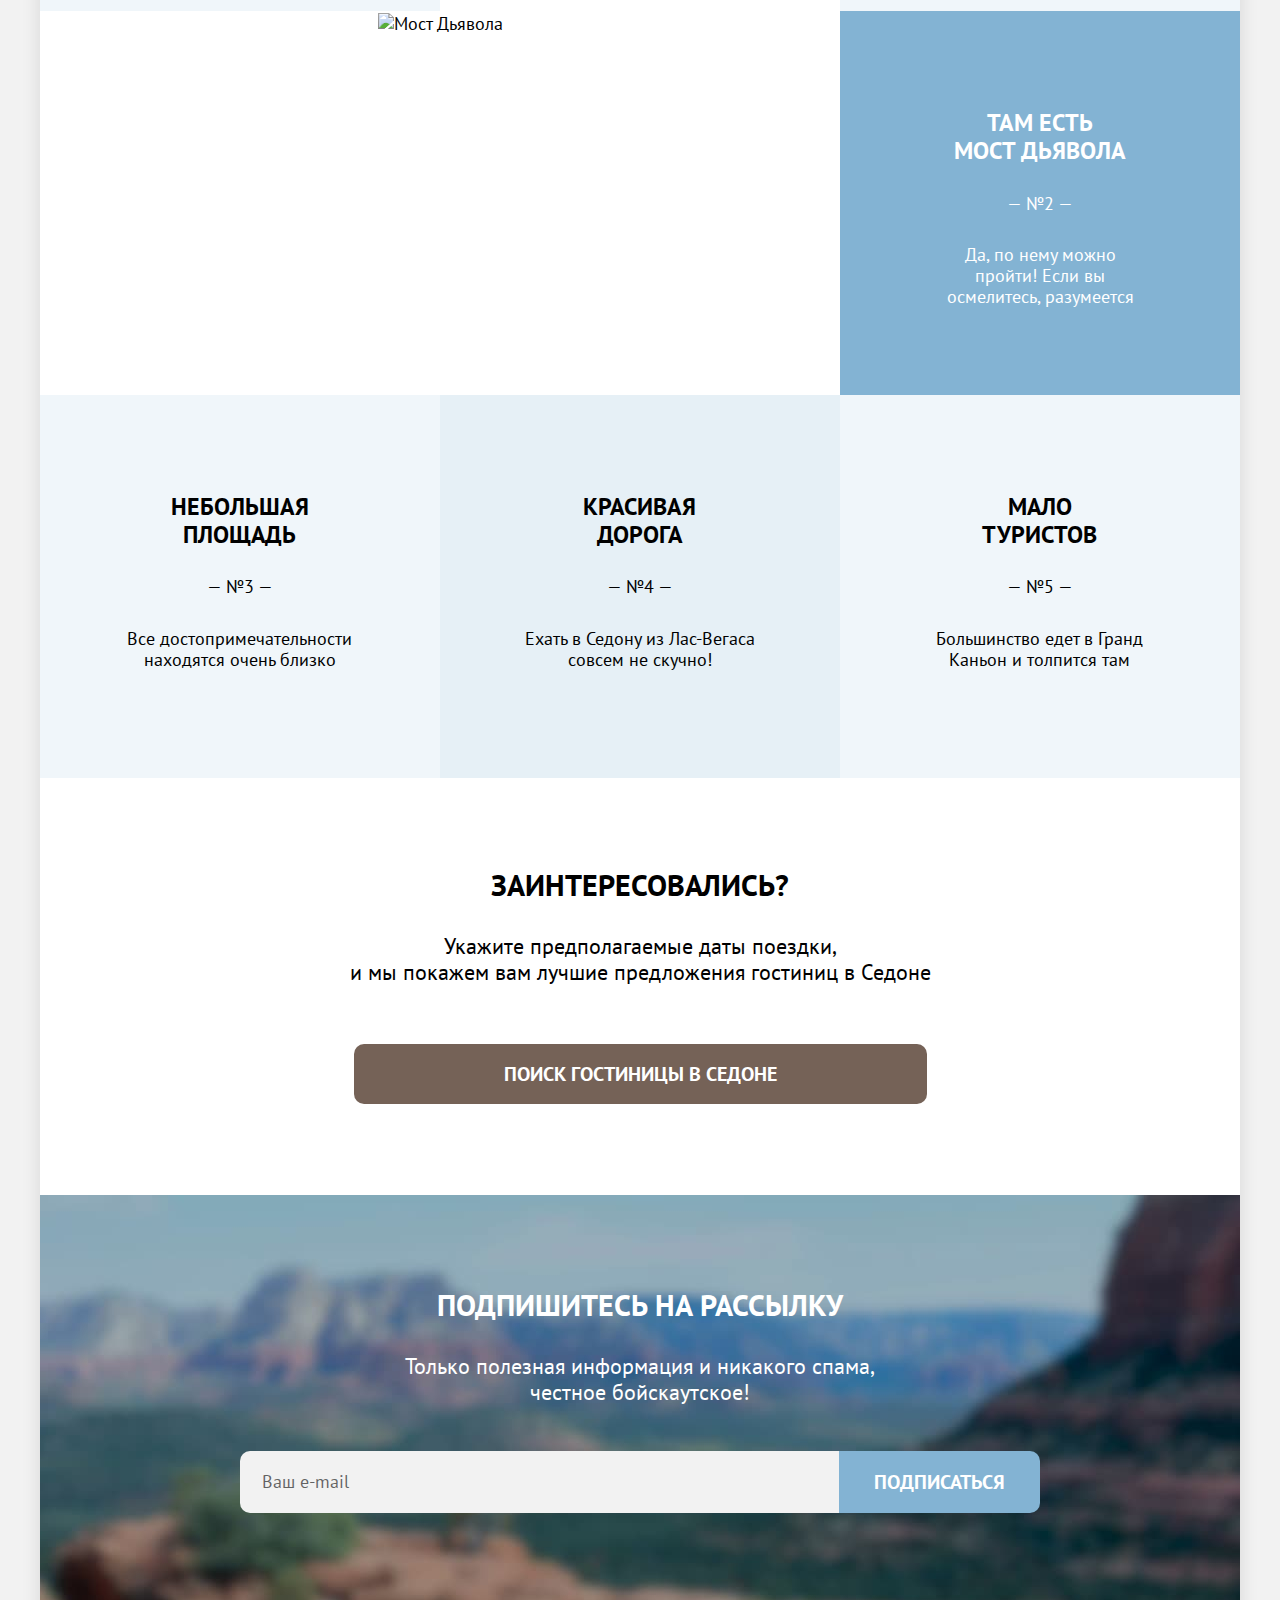
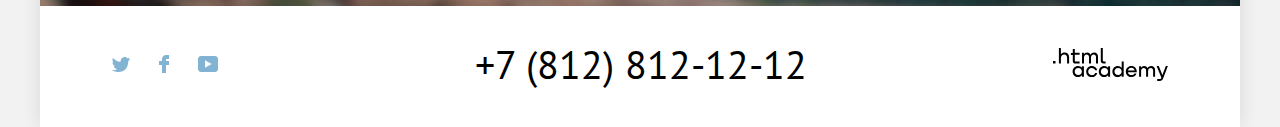
==== commit 563459ee: "Проверка проекта по всем критериям и защита" ====
--- a/index.html
+++ b/index.html
@@ -6,6 +6,7 @@
   <meta http-equiv="X-UA-Compatible" content="IE=edge">
   <meta name="viewport" content="width=device-width, initial-scale=1.0">
   <title>Седона</title>
+  <link rel="icon" sizes="32x32" href="img/favicon.svg">
   <link rel="stylesheet" href="css/styles.css">
 </head>
 
@@ -116,56 +117,58 @@
             <img class="advantages-img" src="img/sedona-town.jpg" width="800" height="384"
               alt="Улицы города Седона">
           </li>
-          <ul class="advantages-row rs-list">
-            <li class="advantages-list-item advantages-item-lightblue">
+          <li class="advantages-list-item advantages-item-lightblue">
+            <div class="advantages-list-img">
               <img class="advantages-item-img" src="img/icons/house-icon.svg" width="75" height="72" alt="Жилье">
-              <h3 class="advantages-item-heading title-4 rs-list">Жильё</h3>
-              <p class="advatanges-item-desc rs-list">Рекомендуем пожить в настоящем мотеле, всё как в кино!</p>
-            </li>
-            <li class="advantages-list-item advantages-item-white">
+            </div>
+            <h3 class="advantages-item-heading title-4 rs-list">Жильё</h3>
+            <p class="advatanges-item-desc rs-list">Рекомендуем пожить в&nbsp;настоящем мотеле,<br> всё как в&nbsp;кино!</p>
+          </li>
+          <li class="advantages-list-item advantages-item-white">
+            <div class="advantages-list-img">
               <img class="advantages-item-img" src="img/icons/burger-icon.svg" width="74" height="70" alt="Бургер">
-              <h3 class="advantages-item-heading title-4 rs-list">Еда</h3>
-              <p class="advantages-item-desc rs-list">Всегда заказывайте топовый фирменный бургер, вы не разочаруетесь!
-              </p>
-            </li>
-            <li class="advantages-list-item advantages-item-lightblue">
+            </div>
+            <h3 class="advantages-item-heading title-4 rs-list">Еда</h3>
+            <p class="advantages-item-desc rs-list">Всегда заказывайте<br>топовый фирменный бургер,<br>вы не разочаруетесь!
+            </p>
+          </li>
+          <li class="advantages-list-item advantages-item-lightblue">
+            <div class="advantages-list-img">
               <img class="advantages-item-img" src="img/icons/gift-icon.svg" width="64" height="76" alt="Сувениры">
-              <h3 class="advantages-item-heading title-4 rs-list">Сувениры</h3>
-              <p class="advantages-item-desc rs-list">Не только китайского, но и настоящего местного производства!</p>
-            </li>
-          </ul>
+            </div>
+            <h3 class="advantages-item-heading title-4 rs-list">Сувениры</h3>
+            <p class="advantages-item-desc rs-list">Не только китайского,<br>но и настоящего местного производства!</p>
+          </li>
           <li class="advantages-item-img-l">
             <img class="advantages-img" src="img/devil-bridge.jpg" width="800" height="384" alt="Мост Дьявола">
           </li>
           <li class="advantages-item-coldblue">
-            <h3 class="advantages-item-title title-4 rs-list">Там есть мост дьявола</h3>
+            <h3 class="advantages-item-title title-4 rs-list">Там есть<br> мост дьявола</h3>
             <p class="advantages-item-number rs-list">— №2 —</p>
             <p class="advantages-item-description rs-list">Да, по нему можно пройти! Если вы осмелитесь, разумеется</p>
           </li>
-          <ul class="advantages-row rs-list">
-            <li class="advantages-list-item advantages-item-lightblue">
-              <h3 class="advantages-item-heading title-4 rs-list">Небольшая площадь</h3>
-              <p class="advantages-number rs-list">— №3 —</p>
-              <p class="advantages-item-description rs-list">Все достопримечательности находятся очень близко</p>
-            </li>
-            <li class="advantages-list-item advantages-item-lighterblue">
-              <h3 class="advantages-item-heading title-4 rs-list">Красивая дорога</h3>
-              <p class="advantages-number rs-list">— №4 —</p>
-              <p class="advantages-item-description rs-list">Ехать в Седону из Лас-Вегаса совсем не скучно!</p>
-            </li>
-            <li class="advantages-list-item advantages-item-lightblue">
-              <h3 class="advantages-item-heading title-4 rs-list">Мало туристов</h3>
-              <p class="advantages-number rs-list">— №5 —</p>
-              <p class="advantages-item-description rs-list">Большинство едет в Гранд Каньон и толпится там</p>
-            </li>
-          </ul>
+          <li class="advantages-list-item advantages-item-lightblue advantages-last-list">
+            <h3 class="advantages-item-heading title-4 rs-list last-list-heading ">Небольшая площадь</h3>
+            <p class="advantages-number rs-list">— №3 —</p>
+            <p class="advantages-item-description rs-list">Все достопримечательности находятся очень близко</p>
+          </li>
+          <li class="advantages-list-item advantages-item-lighterblue advantages-last-list">
+            <h3 class="advantages-item-heading title-4 rs-list last-list-heading ">Красивая<br> дорога</h3>
+            <p class="advantages-number rs-list">— №4 —</p>
+            <p class="advantages-item-description rs-list">Ехать в Седону из Лас-Вегаса совсем не скучно!</p>
+          </li>
+          <li class="advantages-list-item advantages-item-lightblue advantages-last-list">
+            <h3 class="advantages-item-heading title-4 rs-list last-list-heading ">Мало<br> туристов</h3>
+            <p class="advantages-number rs-list">— №5 —</p>
+            <p class="advantages-item-description rs-list">Большинство едет в Гранд Каньон и толпится там</p>
+          </li>
         </ul>
         <!-- ADVANTAGES LIST END -->
       </section>
       <section class="booking container-lg">
         <span class="visually-hidden">Поиск гостинницы</span>
         <h2 class="booking-title title-3 rs-list">Заинтересовались?</h2>
-        <p class="booking-text rs-list">Укажите предполагаемые даты поездки,</br> и мы покажем вам лучшие предложения
+        <p class="booking-text rs-list">Укажите предполагаемые даты поездки,<br> и мы покажем вам лучшие предложения
           гостиниц в Седоне</p>
         <a class="button booking-button button-brown" href="catalog.html">ПОИСК ГОСТИНИЦЫ В Седоне</a>
       </section>
@@ -175,7 +178,7 @@
     <footer class="page-footer">
       <section class="subscribe">
           <h2 class="subscribe-title title-3 rs-list">Подпишитесь на рассылку</h2>
-          <p class="subscribe-text rs-list">Только полезная информация и никакого спама,</br> честное бойскаутское!</p>
+          <p class="subscribe-text rs-list">Только полезная информация и никакого спама,<br> честное бойскаутское!</p>
           <form action="https://echo.htmlacademy.ru/" class="subscribe-form" method="POST">
             <label class="subscribe-form-label">
               <span class="visually-hidden">Ваш e-mail</span>
@@ -213,12 +216,14 @@
         </a>
       </section>
     </footer>
+    <!-- FOOTER-END -->
+    <!-- MODAL-START -->
     <div class="overlay is-open">
       <section class="modal">
         <div class="modal-header">
           <h2 class="modal-title rs-list">Поиск гостиницы в Седоне</h2>
           <button class="modal-close">
-            <img class="cross-ico" src="/img/icons/cross.svg" width="13" height="13">
+            <img class="cross-ico" src="/img/icons/cross.svg" width="13" height="13" alt="Закрыть модальное окно">
             <span class="visually-hidden">Закрыть модальное окно</span>
           </button>
         </div>
@@ -242,32 +247,34 @@
               <label for="adults" class="rent-form-label">Взрослые:</label>
               <div class="amount-change-button">
                 <button class="amount-button minus-button" type="button">
-                  <img src="/img/icons/minus.svg" class="minus-ico" width="13" height="1"></img>
+                  <img src="/img/icons/minus.svg" class="minus-ico" width="13" height="1" alt="Минус один взрослый">
                   <span class="visually-hidden">Минус один взрослый</span>
                 </button>
                 <input type="number" class="people-number" id="adults" name="adults-number" value="2">
                 <button class="amount-button plus-button" type="button">
-                  <img src="/img/icons/plus.svg" class="plus-ico" width="13" height="13"></img>
+                  <img src="/img/icons/plus.svg" class="plus-ico" width="13" height="13" alt="Плюс один взрослый">
                   <span class="visually-hidden">Плюс один взрослый</span>
                 </button>
               </div>
             </div>
             <div class="form-column-right">
               <label for="childrens" class="rent-form-label">Дети:</label>
-              <button class="info" type="button">
-                <span class="visually-hidden">Посмотреть дополнительную информацию</span>
-              </button>
-              <div class="tooltip">
-                <p class="tooltip-text rs-list">Укажите количество детей, которые будут с&nbsp;вами, возраст которых от&nbsp;6&nbsp;до&nbsp;18&nbsp;лет. Дети до&nbsp;6&nbsp;лет размещаются бесплатно.</p>
+              <div class="hid">
+                <button class="info" type="button">
+                  <span class="visually-hidden">Посмотреть дополнительную информацию</span>
+                </button>
+                <div class="tooltip">
+                  <p class="tooltip-text rs-list">Укажите количество детей, которые будут с&nbsp;вами, возраст которых от&nbsp;6&nbsp;до&nbsp;18&nbsp;лет. Дети до&nbsp;6&nbsp;лет размещаются бесплатно.</p>
+                </div>
               </div>
-              <div class="amount-change-button children-button">
+              <div class="amount-change-button">
                 <button class="amount-button minus-button" type="button">
-                  <img src="/img/icons/minus.svg" class="minus-ico" width="13" height="1"></img>
+                  <img src="/img/icons/minus.svg" class="minus-ico" width="13" height="1" alt="Минус один ребенок">
                   <span class="visually-hidden">Минус один ребенок</span>
                 </button>
-                <input type="number" class="people-number" id="children" name="сhild-number" value="1">
+                <input type="number" class="people-number" id="childrens" name="сhild-number" value="1">
                 <button class="amount-button plus-button" type="button">
-                  <img src="/img/icons/plus.svg" class="plus-ico" width="13" height="13"></img>
+                  <img src="/img/icons/plus.svg" class="plus-ico" width="13" height="13" alt="Плюс один ребенок">
                   <span class="visually-hidden">Плюс один ребенок</span>
                 </button>
               </div>
@@ -277,8 +284,7 @@
         </form>
       </section>
     </div>
-    <!-- FOOTER-END -->
+    <!-- MODAL-END -->
   </div>
 </body>
-
 </html>
--- a/css/styles.css
+++ b/css/styles.css
@@ -26,7 +26,7 @@
   --b-dark: #333333;
   --b-grey: #e5e5e5;
   --b-grey-light: #f2f2f2;
-  --b-white: #fff;
+  --b-white: #ffffff;
   --brown-light: #756257;
   --brown-dark: #615048;
   --green-light: #7db54f;
@@ -42,7 +42,7 @@
   --base-fz: 18px;
   --base-lh: 21px;
   --base-fw: 400;
-  --base-ff: "PT Sans", Arial, Helvetica, sans-serif;
+  --base-ff: "PT Sans", "Arial", "Helvetica", sans-serif;
   --anim: all 0.25s ease;
 }
 
@@ -73,6 +73,7 @@
   font-weight: var(--base-fw);
   background-color: var(--b-grey-light);
   color: var(--dark);
+  min-width: 1200px;
 }
 
 .main-container {
@@ -83,7 +84,7 @@
   width: 1200px;
   margin: 0 auto;
   background-color: var(--b-white);
-  box-shadow: 0 0 18px 0px rgb(0 0 0 / 11%);
+  box-shadow: 0 0 18px 0 rgb(0 0 0 / 11%);
 }
 
 .container-xl {
@@ -193,6 +194,7 @@
 .button-green:hover {
   background-color: var(--green-dark);
 }
+
 .button-green:focus {
   outline: 3px solid var(--brown-light);
 }
@@ -210,11 +212,9 @@
   font-size: 18px;
   line-height: 23px;
   color: var(--b-dark);
-  background: var(--b-white) url("../img/dropdown-ico.svg") no-repeat center
+  background: var(--b-white) url("../img/icons/dropdown-ico.svg") no-repeat center
     right 17px;
   outline: none;
-  -moz-appearance: none;
-  -webkit-appearance: none;
   appearance: none;
 }
 
@@ -261,11 +261,13 @@
   line-height: 78px;
   color: var(--b-black);
 }
+
 .title-2 {
   font-weight: 700;
   font-size: 40px;
   color: var(--b-black);
 }
+
 .title-3 {
   font-weight: 700;
   font-size: 30px;
@@ -273,6 +275,7 @@
   text-transform: uppercase;
   color: var(--b-black);
 }
+
 .title-4 {
   font-weight: 700;
   font-size: 24px;
@@ -296,12 +299,16 @@
 
 .navigation-list {
   display: flex;
-  justify-content: space-between;
   flex-wrap: wrap;
   align-items: center;
 }
 
+.nav-text:not(:first-child) {
+  margin-left: 33px;
+}
+
 .navigation-link {
+  position: relative;
   font-size: 20px;
   line-height: 26px;
   text-decoration: none;
@@ -309,6 +316,7 @@
   font-weight: 700;
   display: block;
   outline: none;
+  padding: 5px 0;
 }
 
 .nav-text {
@@ -319,14 +327,15 @@
   padding-top: 3px;
 }
 
-.navigation-link {
-  position: relative;
+.nav-ico:not(:first-child) {
+  margin-left: 21px;
+  margin-right: 21px;
 }
 
 .navigation-link-active::after {
   position: absolute;
   content: "";
-  bottom: -22px;
+  bottom: -17px;
   left: 0;
   width: 100%;
   height: 2px;
@@ -342,8 +351,8 @@
 
 .navigation-link:focus {
   outline: 3px solid var(--blue-light);
-  outline-offset: 4px;
-  border-radius: 2px;
+  outline-offset: 3px;
+  border-radius: 4px;
 }
 
 .navigation-link:active {
@@ -374,8 +383,8 @@
   display: flex;
   align-items: center;
   justify-content: center;
-  top: -6px;
-  right: -14px;
+  top: -2px;
+  right: -13px;
   z-index: 2;
 }
 
@@ -386,6 +395,7 @@
 .navigation-user .navigation-item:last-child {
   padding: 0;
 }
+
 .navigation-ico path {
   fill: var(--b-black);
 }
@@ -406,6 +416,7 @@
 .intro {
   background: var(--blue-dark) url("../img/backgrounds/index-background.jpg")
     no-repeat center/cover;
+  background-color: var(--blue-dark);
   display: flex;
   justify-content: center;
   align-items: center;
@@ -434,8 +445,7 @@
   padding-bottom: 81px;
 }
 
-.advantages,
-.advantages-row {
+.advantages {
   text-align: center;
 }
 
@@ -448,6 +458,12 @@
   margin-bottom: 32px;
 }
 
+.advantages-img {
+  height: 100%;
+  width: 100%;
+  object-fit: cover;
+}
+
 .advantages-description {
   font-size: 22px;
   line-height: 36px;
@@ -468,7 +484,7 @@
 .advantages-item-coldblue {
   background-color: var(--blue-light);
   color: var(--b-white);
-  padding: 98px 95px 88px 95px;
+  padding: 98px 92px 88px 92px;
 }
 
 .advantages-row {
@@ -499,34 +515,45 @@
 }
 
 .advantages-list-item {
-  padding: 98px 75px 69px 75px;
-}
-
-.advantages-item-img {
-  margin-bottom: 23px;
+  padding: 89px 85px 90px 84px;
+}
+
+.advantages-list-img {
+  width: 75px;
+  height: 75px;
+  margin: auto;
+  margin-bottom: 21px;
 }
 
 .advantages-item-heading {
   line-height: 28px;
   text-transform: uppercase;
-  margin-bottom: 34px;
+  margin-bottom: 18px;
 }
 
 .advantages-number {
-  margin-bottom: 35px;
+  margin-bottom: 31px;
 }
 
 .advantages-item-lighterblue {
   background-color: rgba(131, 179, 211, 0.2);
 }
 
+.advantages-last-list {
+  padding: 98px 85px 108px 84px;
+}
+
+.last-list-heading {
+  margin-bottom: 27px;
+}
+
 /* ==================================
    Section - Booking
    ================================= */
 
 .booking {
   padding-top: 89px;
-  padding-bottom: 91px;
+  padding-bottom: 86px;
   text-align: center;
 }
 
@@ -540,6 +567,7 @@
   line-height: 36px;
   padding: 12px 150px;
   border-radius: 10px;
+  margin-bottom: 5px;
 }
 
 .booking-text {
@@ -555,10 +583,11 @@
 .subscribe {
   background: var(--blue-dark)
     url("../img/backgrounds/background-subscribe.jpg") no-repeat center/cover;
+  background-color: var(--blue-dark);
   color: var(--b-white);
   text-align: center;
   padding-top: 92px;
-  padding-bottom: 94px;
+  padding-bottom: 93px;
   display: grid;
   grid-template-columns: auto 800px auto;
 }
@@ -576,7 +605,7 @@
 .subscribe-text {
   font-size: 22px;
   line-height: 26px;
-  margin-bottom: 45px;
+  margin-bottom: 46px;
 }
 
 .subscribe-button {
@@ -627,7 +656,6 @@
   width: 107px;
   display: flex;
   flex-wrap: wrap;
-  justify-content: space-between;
   align-items: center;
 }
 
@@ -636,12 +664,17 @@
   display: flex;
   justify-content: center;
   align-items: center;
+  padding: 5px 0;
+}
+
+.social-item:not(:first-child) {
+  margin-left: 29px;
 }
 
 .social-link:focus {
   outline: 3px solid var(--blue-light);
-  outline-offset: 7px;
-  border-radius: 1px;
+  outline-offset: 4px;
+  border-radius: 2px;
 }
 
 .footer-ico path {
@@ -665,11 +698,13 @@
   text-decoration: none;
   border-radius: 1px;
   margin-left: 9px;
+  width: 332px;
 }
 
 .footer-phone:hover {
   color: var(--brown-dark);
 }
+
 .footer-phone:focus {
   outline: 3px solid var(--blue-light);
   outline-offset: 15px;
@@ -688,6 +723,7 @@
 .footer-logo:hover path {
   fill: var(--brown-dark);
 }
+
 .footer-logo:focus {
   outline: 3px solid var(--blue-light);
   outline-offset: 15px;
@@ -715,14 +751,14 @@
 
 .inner-header-title {
   color: var(--b-white);
-  margin-bottom: 8px;
+  line-height: 70px;
 }
 
 .breadcrumbs {
   display: flex;
   flex-wrap: wrap;
   align-items: center;
-  margin-bottom: 31px;
+  margin-bottom: 47px;
 }
 
 .breadcrumb-ico path {
@@ -796,7 +832,7 @@
   cursor: pointer;
 }
 
-.filter-list .control:not(last-child) {
+.filter-list .control {
   margin-bottom: 15px;
 }
 
@@ -804,16 +840,16 @@
   position: absolute;
   left: 0;
   width: 20px;
-  height: 20px;;
+  height: 20px;
   border-radius: 4px;
   background-color: var(--b-white);
 }
 
-.control:hover .control-input[type="checkbox"] + .control-mark{
+.control:hover .control-input[type="checkbox"] + .control-mark {
   background-color: rgba(255, 255, 255, 0.6);
 }
 
-.control-input[type="checkbox"]:focus + .control-mark{
+.control-input[type="checkbox"]:focus + .control-mark {
   background-color: rgba(255, 255, 255, 0.6);
   outline: 3px solid var(--blue-light);
 }
@@ -830,7 +866,7 @@
   left: 6px;
   width: 11px;
   height: 2px;
-  background-color: #3F5E72;
+  background-color: #3f5e72;
   transform: rotate(-45deg);
 }
 
@@ -841,7 +877,7 @@
   left: 3px;
   width: 6px;
   height: 2px;
-  background-color: #3F5E72;
+  background-color: #3f5e72;
   transform: rotate(45deg);
 }
 
@@ -849,7 +885,7 @@
   border-radius: 50%;
 }
 
-.control-input[type="radio"]:focus + .control-mark  {
+.control-input[type="radio"]:focus + .control-mark {
   box-shadow: inset 0 0 0 3px var(--blue-light);
 }
 
@@ -860,7 +896,7 @@
   height: 10px;
   left: 5px;
   top: 4.5px;
-  background-color: #3F5E72;
+  background-color: #3f5e72;
   border-radius: 50%;
 }
 
@@ -898,17 +934,13 @@
   padding-left: 18px;
   padding-right: 40px;
   font-family: var(--base-ff);
-  border: none;
+  border: 2px solid #ffffff;
 }
 
 .range-input::-webkit-outer-spin-button,
 .range-input::-webkit-inner-spin-button {
   appearance: none;
   margin: 0;
-}
-
-.range-input {
-  border: 2px solid #ffffff;
 }
 
 .range-input-min {
@@ -975,7 +1007,7 @@
 }
 
 .range-toggle:hover {
-  box-shadow: 0px 4px 10px rgba(0, 0, 0, 0.25);
+  box-shadow: 0 4px 10px rgba(0, 0, 0, 0.25);
 }
 
 .range-toggle:focus {
@@ -984,7 +1016,7 @@
 
 .range-toggle:active {
   outline: 2px solid var(--blue-light);
-  box-shadow: 0px 7px 15px rgba(0, 0, 0, 0.4);
+  box-shadow: 0 7px 15px rgba(0, 0, 0, 0.4);
 }
 
 .filters-button {
@@ -992,7 +1024,7 @@
   flex-direction: column;
   margin-left: auto;
   align-items: center;
-  margin-top: 60px;
+  margin-top: 59px;
 }
 
 .filter-submit {
@@ -1018,6 +1050,7 @@
   border: none;
   cursor: pointer;
   border-radius: 4px;
+  margin-top: 5px;
 }
 
 .filter-reset:hover {
@@ -1043,13 +1076,18 @@
 .catalog-sort {
   display: flex;
   align-items: center;
-  padding-top: 45px;
-  padding-bottom: 37px;
+  flex-wrap: wrap;
+  padding-top: 42px;
+  padding-bottom: 41px;
 }
 
 .catalog-sort-title {
   line-height: 39px;
-  margin-right: 200px;
+  margin-right: 192px;
+}
+
+.hotel-numbers {
+  margin-left: 5px;
 }
 
 .catalog-grade-select {
@@ -1058,24 +1096,35 @@
   font-weight: var(--base-fw);
   color: var(--dark);
   min-width: 286px;
+  max-width: 286px;
+  margin-right: 84px;
 }
 
 .catalog-grade-select:active {
-  color:rgba(51, 51, 51, 0.3);
+  color: rgba(51, 51, 51, 0.3);
   outline: none;
   border-color: var(--b-grey);
 }
 
 
-.sort-type {
+/* .sort-type {
   margin-left: auto;
   display: flex;
-}
+} */
 
 .sort-type-link {
+  display: flex;
+  justify-content: center;
+  align-items: center;
   padding: 12px 16px;
   outline: 2px solid var(--b-grey);
   border-radius: 4px;
+  width: 48px;
+  height: 48px;
+}
+
+.sort-type-link:not(:last-child) {
+  margin-right: 7px;
 }
 
 .sort-type-active {
@@ -1149,9 +1198,11 @@
 .card-link:active {
   outline: none;
 }
+
 .card-link:active img {
   opacity: 0.3;
 }
+
 .card-category {
   display: flex;
   width: 235px;
@@ -1225,12 +1276,19 @@
   padding-top: 31px;
 }
 
+.products-amount {
+  max-width: 390px;
+}
+
 .pagination {
   display: flex;
+  flex-wrap: wrap;
+  width: 650px;
 }
 
 .pagination-item {
   width: 55px;
+  margin-bottom: 5px;
 }
 
 .pagination-item:not(:last-child) {
@@ -1283,7 +1341,7 @@
 
 .subscribe-catalog {
   text-align: center;
-  padding-top: 83px;
+  padding-top: 79px;
   padding-bottom: 138px;
   display: grid;
   grid-template-columns: auto 800px auto;
@@ -1301,15 +1359,16 @@
 
 .items-per-page-select {
   min-width: 160px;
+  max-width: 160px;
 }
 
 /* ==================================
    Popup
    ================================= */
 
-/* .popup-is-open {
+.popup-is-open {
   display: none;
-} */
+}
 
 .popup-fav {
   position: absolute;
@@ -1416,12 +1475,12 @@
   padding: 21px;
   font-size: 16px;
   line-height: 20px;
-  border-radius: 0px 0px 20px 20px;
+  border-radius: 0 0 20px 20px;
 }
 
 .fav-item-content:hover .fav-item-img,
 .fav-item-content:hover .fav-item-title,
-.fav-item-content:hover .fav-item-category{
+.fav-item-content:hover .fav-item-category {
   opacity: 0.6;
 }
 
@@ -1432,7 +1491,7 @@
 
 .fav-item-content:active .fav-item-img,
 .fav-item-content:active .fav-item-title,
-.fav-item-content:active .fav-item-category{
+.fav-item-content:active .fav-item-category {
   opacity: 0.3;
   outline: none;
 }
@@ -1445,6 +1504,8 @@
 .overlay {
   position: fixed;
   display: flex;
+  justify-content: center;
+  align-items: center;
   top: 0;
   left: 0;
   bottom: 0;
@@ -1453,6 +1514,7 @@
   height: 100%;
   background-color: rgba(242, 242, 242, 0.8);
   z-index: 99;
+  overflow-y: auto;
 }
 
 .is-open {
@@ -1460,19 +1522,19 @@
 }
 
 .modal {
-  margin: auto;
   padding: 54px 70px 69px 70px;
   width: 715px;
   background-color: var(--b-white);
   border-radius: 30px;
-  box-shadow: 0px 25px 50px rgba(0, 0, 0, 0.15);
+  box-shadow: 0 25px 50px rgba(0, 0, 0, 0.15);
+  overflow-y: auto;
 }
 
 .modal-header {
   display: flex;
   justify-content: space-between;
   align-items: center;
-  margin-bottom: 54px;
+  margin-bottom: 53px;
 }
 
 .modal-title {
@@ -1482,6 +1544,7 @@
   font-size: 30px;
   line-height: 40px;
   color: var(--b-black);
+  transform: translateX(-2px) translateY(-2px);
 }
 
 .modal-close {
@@ -1495,7 +1558,6 @@
   justify-content: center;
   cursor: pointer;
   margin-left: 10px;
-  margin-top: 1px;
   flex-shrink: 0;
 }
 
@@ -1546,9 +1608,9 @@
   line-height: 40px;
   border-radius: 4px;
   color: rgba(0, 0, 0, 0.6);
-  background-image: url(/img/icons/calendar.svg);
+  background-image: url("/img/icons/calendar.svg");
   background-repeat: no-repeat;
-  background-position:center right 19px;
+  background-position: center right 19px;
   flex-shrink: 0;
 }
 
@@ -1561,8 +1623,12 @@
   color: var(--error);
   font-family: var(--base-ff);
   font-size: 16px;
-  line-height: 40px;
-  top: 43px;
+  line-height: 1;
+  top: 55px;
+  width: 420px;
+  white-space: nowrap;
+  overflow: hidden;
+  text-overflow: ellipsis;
 }
 
 .alert {
@@ -1570,8 +1636,12 @@
   color: var(--b-dark);
   font-family: var(--base-ff);
   font-size: 16px;
-  line-height: 40px;
-  top: 43px;
+  line-height: 1;
+  top: 55px;
+  width: 420px;
+  white-space: nowrap;
+  overflow: hidden;
+  text-overflow: ellipsis;
 }
 
 .form-column-left {
@@ -1582,7 +1652,6 @@
 }
 
 .form-column-right {
-  position: relative;
   width: 230px;
   display: flex;
   align-items: center;
@@ -1608,10 +1677,6 @@
   flex-shrink: 0;
 }
 
-.children-button {
-  margin-left: auto;
-}
-
 .minus-button,
 .plus-button {
   opacity: 0.3;
@@ -1633,6 +1698,7 @@
   opacity: 0.2;
   outline: none;
 }
+
 
 .people-number {
   max-width: 44px;
@@ -1644,10 +1710,15 @@
   font-size: var(--base-fz);
   line-height: 40px;
   background-color: transparent;
-}
-
-.people-number[type='number'] {
-  -moz-appearance:textfield;
+  border-radius: 4px;
+}
+
+.people-number[type="number"]:focus {
+  outline: 3px solid var(--blue-light);
+}
+
+.people-number[type="number"] {
+  -moz-appearance: textfield;
 }
 
 .people-number::-webkit-outer-spin-button,
@@ -1660,8 +1731,9 @@
   font-size: 20px;
   line-height: 40px;
   border-radius: 10px;
-  padding: 10px 0px;
+  padding: 10px 0;
   margin: 0;
+  width: 100%;
 }
 
 /* ==================================
@@ -1671,6 +1743,10 @@
 .form-label-ico {
   position: relative;
   padding-right: 6px;
+}
+
+.hid {
+  position: relative;
 }
 
 .info {
@@ -1679,12 +1755,12 @@
   border-radius: 50%;
   border: none;
   background-color: var(--blue-light);
-  background-image: url(/img/icons/info.svg);
+  background-image: url("/img/icons/info.svg");
   background-position: center;
   background-repeat: no-repeat;
   background-size: 1px;
   cursor: pointer;
-  margin-right: 5px;
+  margin-right: 18px;
   flex-shrink: 0;
 }
 
@@ -1694,11 +1770,11 @@
 
 .tooltip {
   position: absolute;
-  top: 54px;
-  right: 36px;
+  top: 43px;
+  right: -98px;
   width: 256px;
   height: 143px;
-  box-shadow: 0px 15px 30px rgba(0, 0, 0, 0.3);
+  box-shadow: 0 15px 30px rgba(0, 0, 0, 0.3);
   background-color: var(--b-black);
   border-radius: 10px;
   padding: 19px 18px 20px 22px;
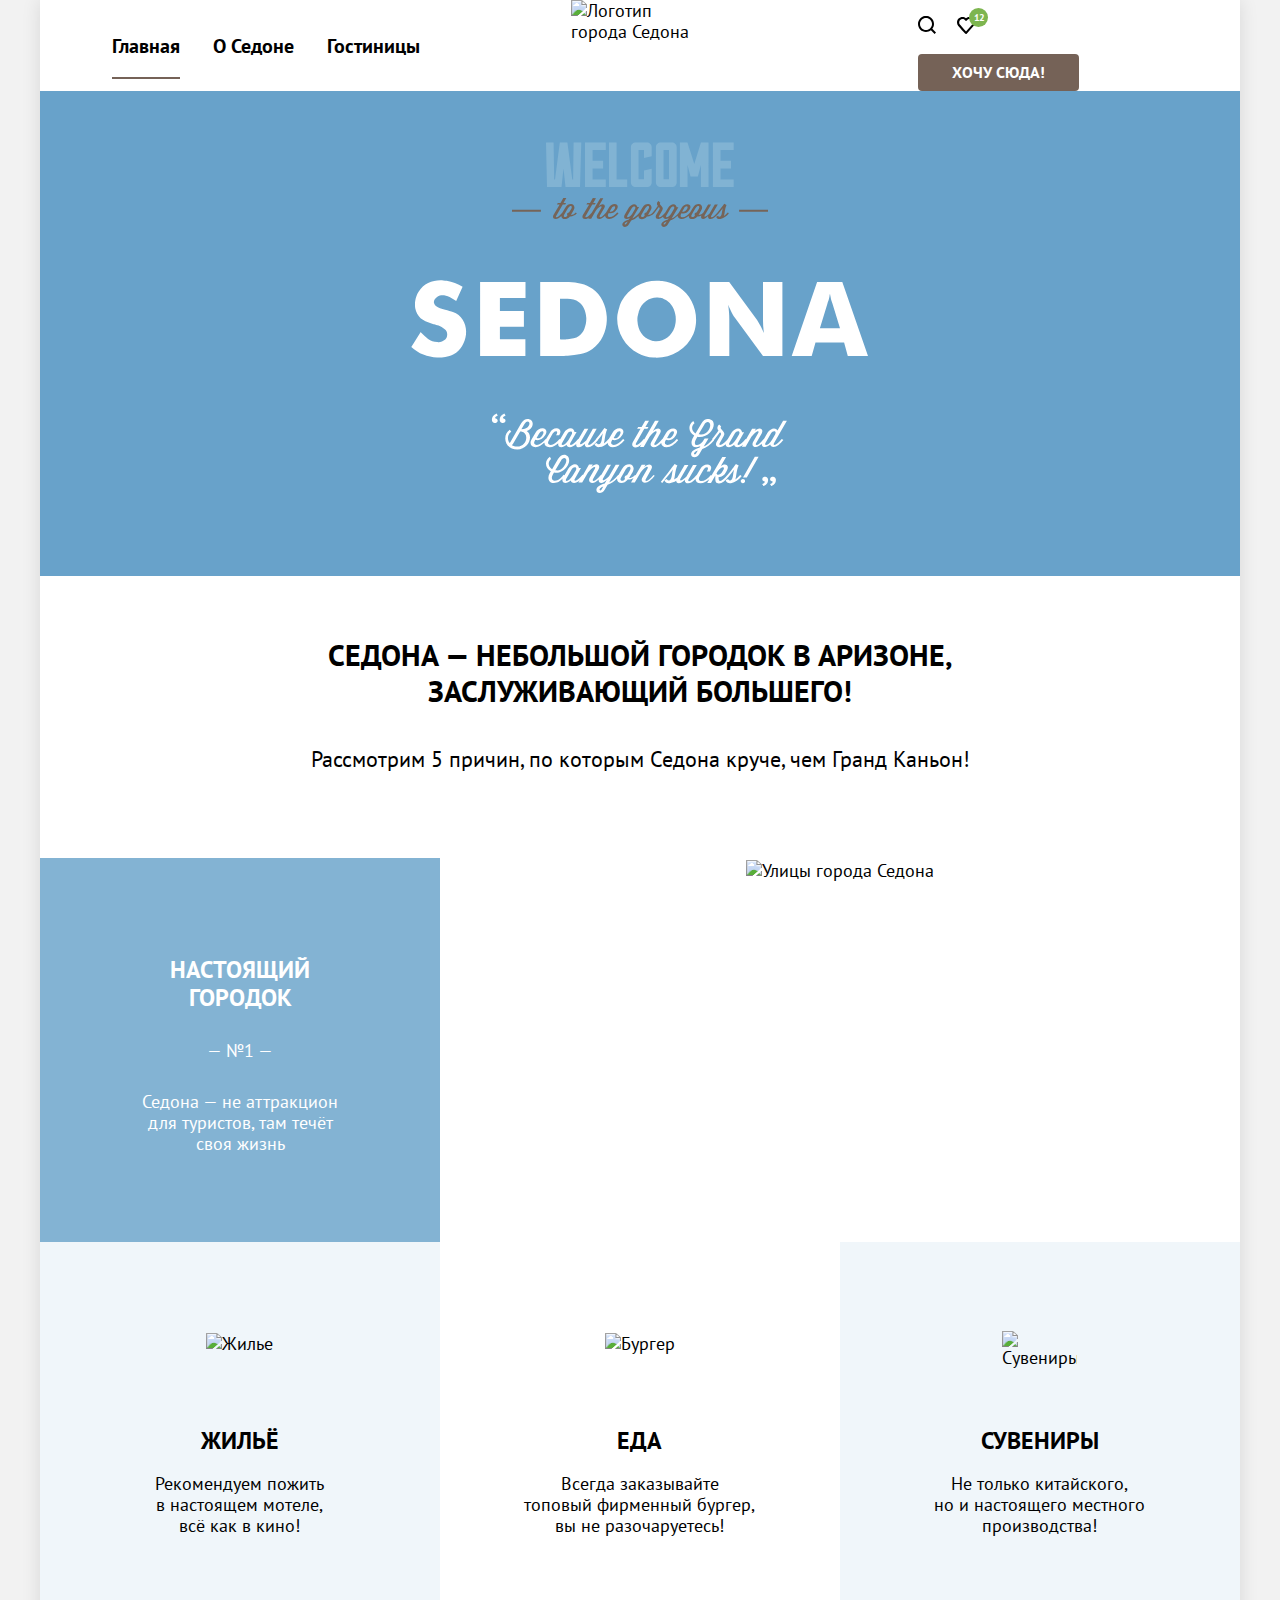
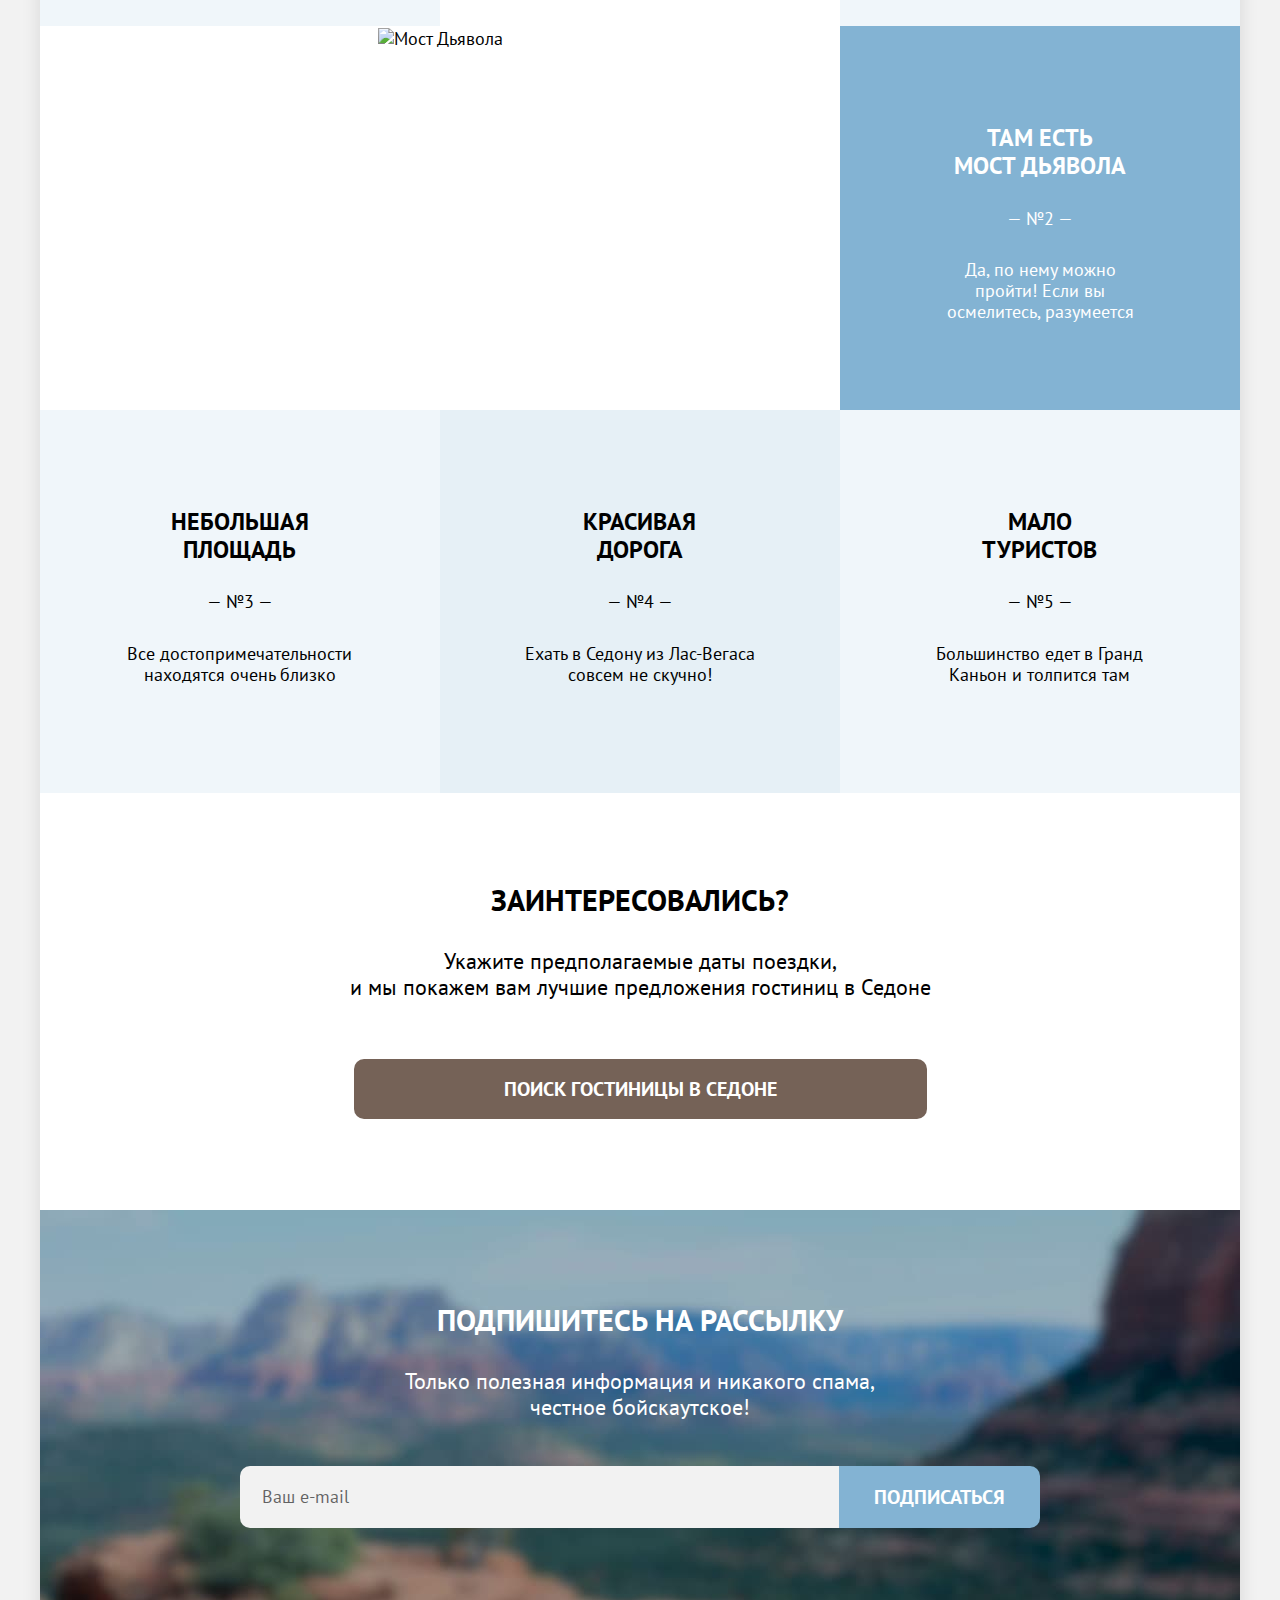
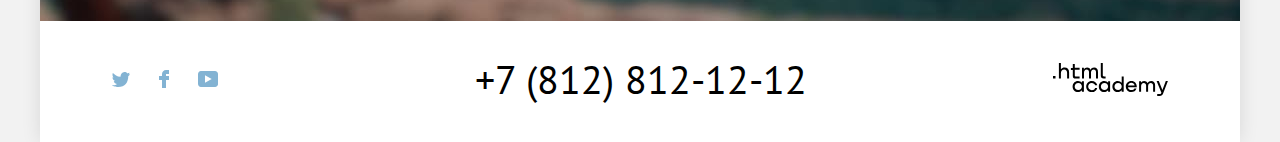
==== commit 6e1f2791: "Доработка проекта по комментариям наставника" ====
--- a/index.html
+++ b/index.html
@@ -1,15 +1,13 @@
 <!DOCTYPE html>
-<html lang="en">
-
+<html lang="ru">
 <head>
   <meta charset="UTF-8">
   <meta http-equiv="X-UA-Compatible" content="IE=edge">
   <meta name="viewport" content="width=device-width, initial-scale=1.0">
   <title>Седона</title>
   <link rel="icon" sizes="32x32" href="img/favicon.svg">
-  <link rel="stylesheet" href="css/styles.css">
+  <link rel="stylesheet" href="styles/styles.css">
 </head>
-
 <body>
   <div class="page-wrapper">
     <!-- HEADER-START -->
@@ -35,8 +33,8 @@
         <ul class="navigation-list navigation-user rs-list">
           <li class="navigation-item nav-ico">
             <a class="navigation-link" href="#">
-              <span class="visually-hidden">Поиск</span>
-              <svg class="navigation-ico" width="18" height="18" aria-hidden="true" focusable="false" fill="none" xmlns="http://www.w3.org/2000/svg">
+              <span class="visually-hidden">Поиск.</span>
+              <svg class="navigation-ico" width="18" height="18" role="img" aria-label="Поиск по сайту." aria-hidden="true" focusable="false" fill="none" xmlns="http://www.w3.org/2000/svg">
                 <path
                   d="m18 16.5-3.7-3.7c1-1.3 1.7-3 1.7-4.9 0-4.4-3.6-8-8-8S0 3.6 0 8c0 4.4 3.6 8 8 8 1.8 0 3.5-.6 4.9-1.7l3.7 3.7 1.4-1.5ZM8 14c-3.3 0-6-2.7-6-6s2.7-6 6-6 6 2.7 6 6-2.7 6-6 6Z"
                   fill="none" />
@@ -47,7 +45,7 @@
             <a class="navigation-link navigation-fav" href="#">
               <span class="visually-hidden">Избранное</span>
               <span class="navigation-fav-count">12</span>
-              <svg class="navigation-ico" width="18" height="17" aria-hidden="true" focusable="false" fill="none" xmlns="http://www.w3.org/2000/svg">
+              <svg class="navigation-ico" width="18" height="17" role="img" aria-label="Избранные гостинницы" aria-hidden="true" focusable="false" fill="none" xmlns="http://www.w3.org/2000/svg">
                 <path
                   d="M8.9 17c-.3 0-.6-.1-.8-.4-5.4-6.1-6.7-7.5-7-7.9C.4 7.8 0 6.6 0 5.4 0 2.4 2.4 0 5.5 0 6.8 0 8 .5 9 1.3 10 .5 11.3 0 12.5 0c3 0 5.5 2.4 5.5 5.4 0 1.3-.5 2.5-1.3 3.4l-7 7.9c-.2.2-.4.3-.8.3Zm-6-9.5c.3.4 3.5 4 6.1 6.9l6.2-7c.5-.5.7-1.2.7-2 0-1.8-1.5-3.3-3.3-3.3-1 0-2 .5-2.7 1.3-.3.3-.6.4-.9.4-.3 0-.6-.2-.8-.4-.7-.8-1.7-1.3-2.7-1.3-1.8 0-3.3 1.5-3.3 3.3-.1.9.3 1.6.7 2.1-.1 0-.1 0 0 0Z"
                   fill="none" />
@@ -64,8 +62,8 @@
                     <span class="fav-item-category rs-list">Мотель</span>
                   </a>
                   <button class="fav-item-cart-button">
-                    <svg class="fav-item-ico" width="16" height="16" fill="none" xmlns="http://www.w3.org/2000/svg"><path d="M15.3 2.3H.6c-.3 0-.6.2-.6.5s.3.6.6.6h1.7v12c0 .3.3.6.6.6h10.2c.3 0 .6-.3.6-.6v-12h1.7c.3 0 .6-.3.6-.6s-.4-.5-.7-.5Zm-2.8 12.5H3.4V3.4h9.1v11.4ZM6.2 1.2h3.4c.3 0 .6-.3.6-.6S10 0 9.7 0H6.2c-.3 0-.5.3-.5.6s.2.6.5.6Z" fill="none"/><path d="M6.2 12c.3 0 .6-.3.6-.6V5.7c0-.3-.3-.6-.6-.6s-.6.3-.6.6v5.7c.1.3.3.6.6.6ZM9.7 12c.3 0 .6-.3.6-.6V5.7c0-.3-.3-.6-.6-.6s-.6.4-.6.6v5.7c0 .3.2.6.6.6Z" fill="none"/></svg>
-                    <span class="visually-hidden">Удалить из избранного</span>
+                    <svg class="fav-item-ico" width="16" height="16" role="img" aria-label="Удалить из избранного." fill="none" xmlns="http://www.w3.org/2000/svg"><path d="M15.3 2.3H.6c-.3 0-.6.2-.6.5s.3.6.6.6h1.7v12c0 .3.3.6.6.6h10.2c.3 0 .6-.3.6-.6v-12h1.7c.3 0 .6-.3.6-.6s-.4-.5-.7-.5Zm-2.8 12.5H3.4V3.4h9.1v11.4ZM6.2 1.2h3.4c.3 0 .6-.3.6-.6S10 0 9.7 0H6.2c-.3 0-.5.3-.5.6s.2.6.5.6Z" fill="none"/><path d="M6.2 12c.3 0 .6-.3.6-.6V5.7c0-.3-.3-.6-.6-.6s-.6.3-.6.6v5.7c.1.3.3.6.6.6ZM9.7 12c.3 0 .6-.3.6-.6V5.7c0-.3-.3-.6-.6-.6s-.6.4-.6.6v5.7c0 .3.2.6.6.6Z" fill="none"/></svg>
+                    <span class="visually-hidden">Удалить из избранного.</span>
                   </button>
                 </li>
                 <li class="fav-item">
@@ -77,7 +75,7 @@
                     <span class="fav-item-category rs-list">Апартаменты</span>
                   </a>
                   <button class="fav-item-cart-button">
-                    <svg class="fav-item-ico" width="16" height="16" fill="none" xmlns="http://www.w3.org/2000/svg"><path d="M15.3 2.3H.6c-.3 0-.6.2-.6.5s.3.6.6.6h1.7v12c0 .3.3.6.6.6h10.2c.3 0 .6-.3.6-.6v-12h1.7c.3 0 .6-.3.6-.6s-.4-.5-.7-.5Zm-2.8 12.5H3.4V3.4h9.1v11.4ZM6.2 1.2h3.4c.3 0 .6-.3.6-.6S10 0 9.7 0H6.2c-.3 0-.5.3-.5.6s.2.6.5.6Z" fill="none"/><path d="M6.2 12c.3 0 .6-.3.6-.6V5.7c0-.3-.3-.6-.6-.6s-.6.3-.6.6v5.7c.1.3.3.6.6.6ZM9.7 12c.3 0 .6-.3.6-.6V5.7c0-.3-.3-.6-.6-.6s-.6.4-.6.6v5.7c0 .3.2.6.6.6Z" fill="none"/></svg>
+                    <svg class="fav-item-ico" width="16" height="16" role="img" aria-label="Удалить из избранного." fill="none" xmlns="http://www.w3.org/2000/svg"><path d="M15.3 2.3H.6c-.3 0-.6.2-.6.5s.3.6.6.6h1.7v12c0 .3.3.6.6.6h10.2c.3 0 .6-.3.6-.6v-12h1.7c.3 0 .6-.3.6-.6s-.4-.5-.7-.5Zm-2.8 12.5H3.4V3.4h9.1v11.4ZM6.2 1.2h3.4c.3 0 .6-.3.6-.6S10 0 9.7 0H6.2c-.3 0-.5.3-.5.6s.2.6.5.6Z" fill="none"/><path d="M6.2 12c.3 0 .6-.3.6-.6V5.7c0-.3-.3-.6-.6-.6s-.6.3-.6.6v5.7c.1.3.3.6.6.6ZM9.7 12c.3 0 .6-.3.6-.6V5.7c0-.3-.3-.6-.6-.6s-.6.4-.6.6v5.7c0 .3.2.6.6.6Z" fill="none"/></svg>
                     <span class="visually-hidden">Удалить из избранного</span>
                   </button>
                 </li>
@@ -97,7 +95,7 @@
       <h1 class="visually-hidden">Cайт города Седона</h1>
       <section class="intro">
         <h2 class="visually-hidden">Баннер главной страницы</h2>
-        <img class="intro-image" src="img/intro/welcome_sedona.svg" width="458" height="352"
+        <img class="intro-image" src="img/intro/welcome-sedona.svg" width="458" height="352"
           alt="Приветственная картинка Седона">
       </section>
       <section class="advantages">
@@ -192,27 +190,27 @@
         <ul class="social rs-list footer-item">
           <li class="social-item">
             <a class="social-link" href="https://twitter.com/htmlacademy_ru">
-              <span class="visually-hidden">Твиттер</span>
-              <svg class="footer-ico" width="18" height="15" aria-hidden="true" focusable="false" fill="none" xmlns="http://www.w3.org/2000/svg"><path d="M11.6.2c1.8-.5 3.2.3 3.8 1.2.7-.2 1.4-.5 2.1-.7 0 .9-.6 1.5-.9 1.8.7.1 1.4-.6 1.4-.6-.2 1-1.1 1.8-1.7 2C16.1 10.7 13 15.1 5.7 15h-.5c-.4 0-4.4-.5-5.2-1.9 2.4.2 4.1-.4 5-1.2-1-.3-2.9-.4-3.2-2.9.4.1.6.2 1.3.1C1.8 8.3.4 7.5.5 5.3c.3.3 1.1.5 1.4.5C1.1 5.6-.2 2.5.9.9c1.9 1.9 4 3.6 7.6 3.8C8.7 2.3 9.7.8 11.6.2Z" fill="none"/></svg>
+              <span class="visually-hidden">Твиттер.</span>
+              <svg class="footer-ico" width="18" height="15" role="img" aria-label="Твиттер." aria-hidden="true" focusable="false" fill="none" xmlns="http://www.w3.org/2000/svg"><path d="M11.6.2c1.8-.5 3.2.3 3.8 1.2.7-.2 1.4-.5 2.1-.7 0 .9-.6 1.5-.9 1.8.7.1 1.4-.6 1.4-.6-.2 1-1.1 1.8-1.7 2C16.1 10.7 13 15.1 5.7 15h-.5c-.4 0-4.4-.5-5.2-1.9 2.4.2 4.1-.4 5-1.2-1-.3-2.9-.4-3.2-2.9.4.1.6.2 1.3.1C1.8 8.3.4 7.5.5 5.3c.3.3 1.1.5 1.4.5C1.1 5.6-.2 2.5.9.9c1.9 1.9 4 3.6 7.6 3.8C8.7 2.3 9.7.8 11.6.2Z" fill="none"/></svg>
             </a>
           </li>
           <li class="social-item">
             <a class="social-link" href="https://www.facebook.com/htmlacademy">
               <span class="visually-hidden">Фейсбук</span>
-              <svg class="footer-ico" width="10" height="18" aria-hidden="true" focusable="false" fill="none" xmlns="http://www.w3.org/2000/svg"><path d="M7 0C4.8 0 3 1.8 3 4v2H0v4h3v8h4v-8h3V6H7V4h3V0H7Z" fill="none"/></svg>
+              <svg class="footer-ico" width="10" height="18" role="img" aria-label="Фейсбук." aria-hidden="true" focusable="false" fill="none" xmlns="http://www.w3.org/2000/svg"><path d="M7 0C4.8 0 3 1.8 3 4v2H0v4h3v8h4v-8h3V6H7V4h3V0H7Z" fill="none"/></svg>
             </a>
           </li>
           <li class="social-item">
             <a class="social-link" href="https://www.youtube.com/user/htmlacademyru">
               <span class="visually-hidden">Ютуб</span>
-              <svg class="footer-ico" width="20" height="16" aria-hidden="true" focusable="false" fill="none" xmlns="http://www.w3.org/2000/svg"><path d="M17 0H2.9C1.2 0 0 1.5 0 3.2v9.5C0 14.5 1.2 16 2.9 16h14.3c1.5 0 2.9-1.5 2.9-3.2V3.2C19.9 1.5 18.7 0 17 0ZM7 11.8V4.2L13.7 8 7 11.8Z" fill="none"/></svg>
+              <svg class="footer-ico" width="20" height="16" role="img" aria-label="Ютуб." aria-hidden="true" focusable="false" fill="none" xmlns="http://www.w3.org/2000/svg"><path d="M17 0H2.9C1.2 0 0 1.5 0 3.2v9.5C0 14.5 1.2 16 2.9 16h14.3c1.5 0 2.9-1.5 2.9-3.2V3.2C19.9 1.5 18.7 0 17 0ZM7 11.8V4.2L13.7 8 7 11.8Z" fill="none"/></svg>
             </a>
           </li>
         </ul>
         <a class="footer-phone" href="tel:+78128121212">+7 (812) 812-12-12</a>
         <a class="footer-logo" href="https://htmlacademy.ru/">
-          <span class="visually-hidden">HTML Академия</span>
-          <svg class="navigation-ico" width="115" height="33" aria-hidden="true" focusable="false" fill="none" xmlns="http://www.w3.org/2000/svg"><path d="M0 12.9v2.6h2.5v-2.6H0ZM11.6 4.5c-1.6 0-2.8.7-3.6 1.7h-.1V0h-2v15.5h2v-5.3c0-2.1 1.3-3.6 3.3-3.6 1.8 0 2.9 1.4 2.9 3.2v5.7h2V9.4c.1-3-1.8-4.9-4.5-4.9ZM26.6 4.8h-4.8V1.1h-2v3.8h-1.9v2h1.9v6c0 1.7 1 2.7 2.7 2.7h4.1v-2h-3.7c-.7 0-1.1-.4-1.1-1.1V6.8h4.8v-2ZM41.1 4.6c-1.6 0-2.9.8-3.5 2.1h-.1c-.6-1.2-1.8-2.1-3.4-2.1-1.4 0-2.5.8-3.1 1.8h-.1V4.8H29v10.6h2V10c0-2 1-3.5 2.6-3.5 1.5 0 2.4 1 2.4 2.6v6.3h2V9.8c0-2.4 1.4-3.3 2.6-3.3 1.5 0 2.4 1 2.4 2.6v6.3h2V8.9c.1-2.5-1.4-4.3-3.9-4.3ZM47.8 12.7c0 1.7 1 2.7 2.8 2.7h2v-2h-1.7c-.7 0-1.1-.4-1.1-1.1V0h-2v12.7ZM28.9 19.7c-.9-1.1-2.2-1.8-3.9-1.8-3.1 0-5.4 2.3-5.4 5.6s2.3 5.6 5.4 5.6c1.8 0 3-.8 3.8-1.9h.1v1.6h2V18.2h-2v1.5Zm-3.6 7.4c-2.2 0-3.6-1.6-3.6-3.6s1.4-3.6 3.6-3.6 3.6 1.6 3.6 3.6c0 1.9-1.4 3.6-3.6 3.6ZM44.2 22c-.5-2.4-2.6-4.1-5.4-4.1-3.4 0-5.6 2.5-5.6 5.6 0 3.1 2.2 5.6 5.6 5.6 2.8 0 4.9-1.8 5.4-4.2h-2.1c-.4 1.3-1.7 2.3-3.3 2.3-2.2 0-3.6-1.6-3.6-3.6s1.4-3.6 3.6-3.6c1.6 0 2.8 1 3.3 2.2h2.1V22ZM55.1 19.7c-.9-1.1-2.2-1.8-3.9-1.8-3.1 0-5.4 2.3-5.4 5.6s2.3 5.6 5.4 5.6c1.8 0 3-.8 3.8-1.9h.1v1.6h2V18.2h-2v1.5Zm-3.6 7.4c-2.2 0-3.6-1.6-3.6-3.6s1.4-3.6 3.6-3.6 3.6 1.6 3.6 3.6c0 1.9-1.5 3.6-3.6 3.6ZM68.7 19.8c-.9-1.1-2.2-1.9-3.9-1.9-3.1 0-5.4 2.3-5.4 5.6s2.2 5.6 5.4 5.6c1.7 0 3-.8 3.8-1.8h.1v1.5h2V13.4h-2v6.4Zm-3.6 7.3c-2.2 0-3.6-1.6-3.6-3.6s1.4-3.6 3.6-3.6 3.6 1.6 3.6 3.6c-.1 2-1.5 3.6-3.6 3.6ZM78.3 17.9c-3.3 0-5.5 2.5-5.5 5.6 0 3 2.1 5.6 5.5 5.6 2.5 0 4.5-1.3 5.2-3.6h-2.1c-.5 1-1.6 1.6-3 1.6-1.9 0-3.3-1.3-3.4-2.9h8.8c.2-3.6-2-6.3-5.5-6.3Zm0 1.9c1.7 0 3 1 3.3 2.6h-6.5c.3-1.5 1.5-2.6 3.2-2.6ZM98.2 17.9c-1.6 0-2.9.8-3.6 2h-.1c-.6-1.2-1.8-2-3.4-2-1.4 0-2.5.7-3.1 1.8v-1.5h-1.9v10.6h2v-5.4c0-2 1-3.4 2.6-3.5 1.5 0 2.4 1 2.4 2.6v6.3h2v-5.6c0-2.4 1.4-3.3 2.6-3.3 1.5 0 2.4 1 2.4 2.6v6.3h2v-6.5c.1-2.6-1.4-4.4-3.9-4.4ZM109.4 27l-3.6-8.9h-2.2l4.8 11.6c-.3.9-.7 1.2-1.7 1.2h-2.5v2h2.5c1.8 0 2.8-.8 3.5-2.6l4.7-12.2h-2.1l-3.4 8.9Z" fill="none"/></svg>
+          <span class="visually-hidden">Сайт HTML Академии.</span>
+          <svg class="navigation-ico" width="115" height="33" role="img" aria-label="Сайт HTML Академии." aria-hidden="true" focusable="false" fill="none" xmlns="http://www.w3.org/2000/svg"><path d="M0 12.9v2.6h2.5v-2.6H0ZM11.6 4.5c-1.6 0-2.8.7-3.6 1.7h-.1V0h-2v15.5h2v-5.3c0-2.1 1.3-3.6 3.3-3.6 1.8 0 2.9 1.4 2.9 3.2v5.7h2V9.4c.1-3-1.8-4.9-4.5-4.9ZM26.6 4.8h-4.8V1.1h-2v3.8h-1.9v2h1.9v6c0 1.7 1 2.7 2.7 2.7h4.1v-2h-3.7c-.7 0-1.1-.4-1.1-1.1V6.8h4.8v-2ZM41.1 4.6c-1.6 0-2.9.8-3.5 2.1h-.1c-.6-1.2-1.8-2.1-3.4-2.1-1.4 0-2.5.8-3.1 1.8h-.1V4.8H29v10.6h2V10c0-2 1-3.5 2.6-3.5 1.5 0 2.4 1 2.4 2.6v6.3h2V9.8c0-2.4 1.4-3.3 2.6-3.3 1.5 0 2.4 1 2.4 2.6v6.3h2V8.9c.1-2.5-1.4-4.3-3.9-4.3ZM47.8 12.7c0 1.7 1 2.7 2.8 2.7h2v-2h-1.7c-.7 0-1.1-.4-1.1-1.1V0h-2v12.7ZM28.9 19.7c-.9-1.1-2.2-1.8-3.9-1.8-3.1 0-5.4 2.3-5.4 5.6s2.3 5.6 5.4 5.6c1.8 0 3-.8 3.8-1.9h.1v1.6h2V18.2h-2v1.5Zm-3.6 7.4c-2.2 0-3.6-1.6-3.6-3.6s1.4-3.6 3.6-3.6 3.6 1.6 3.6 3.6c0 1.9-1.4 3.6-3.6 3.6ZM44.2 22c-.5-2.4-2.6-4.1-5.4-4.1-3.4 0-5.6 2.5-5.6 5.6 0 3.1 2.2 5.6 5.6 5.6 2.8 0 4.9-1.8 5.4-4.2h-2.1c-.4 1.3-1.7 2.3-3.3 2.3-2.2 0-3.6-1.6-3.6-3.6s1.4-3.6 3.6-3.6c1.6 0 2.8 1 3.3 2.2h2.1V22ZM55.1 19.7c-.9-1.1-2.2-1.8-3.9-1.8-3.1 0-5.4 2.3-5.4 5.6s2.3 5.6 5.4 5.6c1.8 0 3-.8 3.8-1.9h.1v1.6h2V18.2h-2v1.5Zm-3.6 7.4c-2.2 0-3.6-1.6-3.6-3.6s1.4-3.6 3.6-3.6 3.6 1.6 3.6 3.6c0 1.9-1.5 3.6-3.6 3.6ZM68.7 19.8c-.9-1.1-2.2-1.9-3.9-1.9-3.1 0-5.4 2.3-5.4 5.6s2.2 5.6 5.4 5.6c1.7 0 3-.8 3.8-1.8h.1v1.5h2V13.4h-2v6.4Zm-3.6 7.3c-2.2 0-3.6-1.6-3.6-3.6s1.4-3.6 3.6-3.6 3.6 1.6 3.6 3.6c-.1 2-1.5 3.6-3.6 3.6ZM78.3 17.9c-3.3 0-5.5 2.5-5.5 5.6 0 3 2.1 5.6 5.5 5.6 2.5 0 4.5-1.3 5.2-3.6h-2.1c-.5 1-1.6 1.6-3 1.6-1.9 0-3.3-1.3-3.4-2.9h8.8c.2-3.6-2-6.3-5.5-6.3Zm0 1.9c1.7 0 3 1 3.3 2.6h-6.5c.3-1.5 1.5-2.6 3.2-2.6ZM98.2 17.9c-1.6 0-2.9.8-3.6 2h-.1c-.6-1.2-1.8-2-3.4-2-1.4 0-2.5.7-3.1 1.8v-1.5h-1.9v10.6h2v-5.4c0-2 1-3.4 2.6-3.5 1.5 0 2.4 1 2.4 2.6v6.3h2v-5.6c0-2.4 1.4-3.3 2.6-3.3 1.5 0 2.4 1 2.4 2.6v6.3h2v-6.5c.1-2.6-1.4-4.4-3.9-4.4ZM109.4 27l-3.6-8.9h-2.2l4.8 11.6c-.3.9-.7 1.2-1.7 1.2h-2.5v2h2.5c1.8 0 2.8-.8 3.5-2.6l4.7-12.2h-2.1l-3.4 8.9Z" fill="none"/></svg>
         </a>
       </section>
     </footer>
--- a/styles/styles.css
+++ b/styles/styles.css
@@ -0,0 +1,1801 @@
+/* ==================================
+   Section - Fonts
+   ================================= */
+@font-face {
+  font-family: "PT Sans";
+  font-style: normal;
+  font-weight: 400;
+  src: url("../fonts/ptsans-400.woff2");
+  font-display: swap;
+}
+
+@font-face {
+  font-family: "PT Sans";
+  font-style: normal;
+  font-weight: 700;
+  src: url("../fonts/ptsans-700.woff2");
+  font-display: swap;
+}
+
+/* ==================================
+     Section - Variables
+     ================================= */
+
+:root {
+  --b-black: #000000;
+  --black-lighten-1: rgba(0, 0, 0, 0.15);
+  --black-lighten-2: rgba(0, 0, 0, 0.3);
+  --black-lighten-3: rgba(0, 0, 0, 0.6);
+  --black-lighten-4: rgba(0, 0, 0, 0.25);
+  --black-lighten-5: rgba(0, 0, 0, 0.4);
+  --b-dark: #333333;
+  --dark-lighten: rgba(117, 98, 87, 0.3);
+  --b-grey: #e5e5e5;
+  --b-grey-light: #f2f2f2;
+  --grey-lighten: rgba(51, 51, 51, 0.3);
+  --grey-lighten-1: rgba(230, 230, 230, 0.6);
+  --b-white: #ffffff;
+  --white-lighten-1: rgba(255, 255, 255, 0.3);
+  --white-lighten-2: rgba(255, 255, 255, 0.6);
+  --white-lighten-3: rgba(242, 242, 242, 0.8);
+  --brown-light: #756257;
+  --brown-dark: #615048;
+  --green-light: #7db54f;
+  --green-dark: #6c9e42;
+  --blue-light: #83b3d3;
+  --blue-uniq: #3f5e72;
+  --blue-lighten-1: rgba(131, 179, 211, 0.2);
+  --blue-lighten-2: rgba(131, 179, 211, 0.12);
+  --blue-dark: #68a2ca;
+  --blue-social: rgba(104, 163, 202, 0.3);
+  --error: #ff5757;
+
+  --base-fz: 18px;
+  --base-lh: 21px;
+  --base-fw: 400;
+  --base-ff: "PT Sans", "Arial", "Helvetica", sans-serif;
+  --anim: all 0.25s ease;
+}
+
+/* ==================================
+     Section - Global Styles
+     ================================= */
+
+html {
+  height: 100%;
+  box-sizing: border-box;
+}
+
+*,
+*::after,
+*::before {
+  box-sizing: inherit;
+}
+
+body {
+  padding: 0;
+  margin: 0;
+  display: flex;
+  flex-direction: column;
+  min-height: 100%;
+  font-family: var(--base-ff);
+  font-size: var(--base-fz);
+  line-height: var(--base-lh);
+  font-weight: var(--base-fw);
+  background-color: var(--b-grey-light);
+  color: var(--dark);
+  min-width: 1200px;
+}
+
+.main-container {
+  flex-grow: 1;
+}
+
+.page-wrapper {
+  width: 1200px;
+  margin: 0 auto;
+  background-color: var(--b-white);
+  box-shadow: 0 0 18px 0 rgb(0 0 0 / 11%);
+}
+
+.container-xl {
+  width: 1056px;
+  margin: 0 auto;
+}
+
+.container-lg {
+  width: 720px;
+  margin: 0 auto;
+}
+
+img {
+  max-width: 100%;
+  height: auto;
+  vertical-align: middle;
+}
+
+a {
+  text-decoration: none;
+}
+/* ==================================
+   Section - Utility classes
+   ================================= */
+
+.visually-hidden {
+  position: absolute;
+  width: 1px;
+  height: 1px;
+  margin: -1px;
+  border: 0;
+  padding: 0;
+  white-space: nowrap;
+  clip-path: inset(100%);
+  clip: rect(0 0 0 0);
+  overflow: hidden;
+}
+
+.rs-list {
+  list-style: none;
+  padding: 0;
+  margin: 0;
+}
+
+.rs-indent {
+  padding: 0;
+  margin: 0;
+}
+
+/* ==================================
+   Section - Buttons
+   ================================= */
+.button {
+  display: inline-flex;
+  justify-content: center;
+  align-items: center;
+  font-size: 16px;
+  line-height: var(--base-lh);
+  font-weight: 700;
+  text-align: center;
+  text-decoration: none;
+  text-transform: uppercase;
+  color: var(--b-white);
+  padding: 8px 34px;
+  border-radius: 4px;
+  border: none;
+  cursor: pointer;
+  font-family: var(--base-ff);
+}
+
+.button:active {
+  color: var(--white-lighten-1);
+}
+
+.button-blue {
+  background-color: var(--blue-light);
+  padding-right: 30px;
+  padding-left: 30px;
+}
+
+.button-blue:hover {
+  background-color: var(--blue-dark);
+}
+
+.button-blue:focus {
+  outline: 3px solid var(--brown-light);
+}
+
+.button-brown {
+  background-color: var(--brown-light);
+}
+
+.button-brown:hover {
+  background-color: var(--brown-dark);
+}
+
+.button-brown:focus {
+  outline: 3px solid var(--blue-light);
+}
+
+.button-green {
+  background-color: var(--green-light);
+  padding-right: 28px;
+  padding-left: 28px;
+}
+
+.button-green:hover {
+  background-color: var(--green-dark);
+}
+
+.button-green:focus {
+  outline: 3px solid var(--brown-light);
+}
+
+/* ==================================
+   Custom select
+   ================================= */
+
+.custom-select {
+  padding: 11px 15px;
+  border: 2px solid var(--b-grey);
+  border-radius: 4px;
+  cursor: pointer;
+  font-family: var(--base-ff);
+  font-size: 18px;
+  line-height: 23px;
+  color: var(--b-dark);
+  background: var(--b-white) url("../img/icons/dropdown-ico.svg") no-repeat center
+    right 17px;
+  outline: none;
+  appearance: none;
+}
+
+.custom-select:hover,
+.custom-select:focus {
+  border-color: var(--blue-light);
+}
+
+/* ==================================
+  Custom field
+  ================================= */
+
+.field {
+  background-color: var(--b-grey-light);
+  border: none;
+}
+
+.field:hover {
+  background-color: var(--b-grey);
+}
+
+.field:focus {
+  background-color: var(--b-grey);
+  outline: 3px solid var(--blue-light);
+}
+
+.field:not(:placeholder-shown) {
+  background-color: var(--b-white);
+  outline: 2px solid var(--b-black);
+  color: var(--b-black);
+}
+
+.field-error {
+  background-color: var(--b-white);
+  outline: 2px solid var(--error);
+}
+
+/* ==================================
+   Section - Typography
+   ================================= */
+.title-1 {
+  font-weight: 700;
+  font-size: 60px;
+  line-height: 78px;
+  color: var(--b-black);
+}
+
+.title-2 {
+  font-weight: 700;
+  font-size: 40px;
+  color: var(--b-black);
+}
+
+.title-3 {
+  font-weight: 700;
+  font-size: 30px;
+  line-height: 30px;
+  text-transform: uppercase;
+  color: var(--b-black);
+}
+
+.title-4 {
+  font-weight: 700;
+  font-size: 24px;
+  color: var(--b-black);
+}
+
+/* ==================================
+   Section - Header
+   ================================= */
+
+.main-header {
+  min-height: 65px;
+}
+
+.navigation {
+  display: grid;
+  grid-template-columns: 308px 1fr 310px;
+  position: relative;
+  min-height: inherit;
+}
+
+.navigation-list {
+  display: flex;
+  flex-wrap: wrap;
+  align-items: center;
+}
+
+.nav-text:not(:first-child) {
+  margin-left: 33px;
+}
+
+.navigation-link {
+  position: relative;
+  font-size: 20px;
+  line-height: 26px;
+  text-decoration: none;
+  color: var(--b-black);
+  font-weight: 700;
+  display: block;
+  outline: none;
+}
+
+.navigation-item {
+  padding: 14px 0;
+}
+
+.nav-ico:not(:first-child) {
+  margin-left: 21px;
+  margin-right: 21px;
+}
+
+.navigation-link-active::after {
+  position: absolute;
+  content: "";
+  bottom: -20px;
+  left: 0;
+  width: 100%;
+  height: 2px;
+  background-color: var(--brown-light);
+  z-index: 1;
+}
+
+.navigation-link:hover,
+.navigation-link:hover path {
+  color: var(--brown-dark);
+  fill: var(--brown-dark);
+}
+
+.navigation-link:focus {
+  outline: 3px solid var(--blue-light);
+  outline-offset: 3px;
+  border-radius: 4px;
+}
+
+.navigation-link:active {
+  color: var(--dark-lighten);
+  outline: none;
+}
+
+.navigation-link:active path {
+  fill: var(--dark-lighten);
+}
+
+.navigation-fav {
+  position: relative;
+  margin-right: 12px;
+}
+
+.navigation-fav-count {
+  position: absolute;
+  width: 19px;
+  height: 19px;
+  background: var(--green-light);
+  border-radius: 50%;
+  font-size: 10px;
+  line-height: 13px;
+  text-align: center;
+  letter-spacing: -0.1em;
+  color: var(--b-white);
+  display: flex;
+  align-items: center;
+  justify-content: center;
+  top: -6px;
+  right: -13px;
+  z-index: 2;
+}
+
+.navigation-user {
+  padding-left: 60px;
+}
+
+.navigation-user .navigation-item:last-child {
+  padding: 0;
+}
+
+.navigation-ico path {
+  fill: var(--b-black);
+}
+
+.logo {
+  position: absolute;
+  width: 138px;
+  height: 70px;
+  left: 50%;
+  transform: translateX(-50%);
+  z-index: 1;
+}
+
+/* ==================================
+   Section - Intro
+   ================================= */
+
+.intro {
+  background: var(--blue-dark) url("../img/backgrounds/index-background.jpg")
+    no-repeat center/cover;
+  background-color: var(--blue-dark);
+  display: flex;
+  justify-content: center;
+  align-items: center;
+  text-align: center;
+  padding-top: 51px;
+  padding-bottom: 82px;
+  position: relative;
+}
+
+.intro::after {
+  position: absolute;
+  content: "";
+  bottom: 0;
+  left: 0;
+  width: 100%;
+  height: 57px;
+  background: url("../img/intro/divider.svg") no-repeat center/cover;
+}
+
+/* ==================================
+   Section - Advantages
+   ================================= */
+
+.advantages-header {
+  padding-top: 61px;
+  padding-bottom: 81px;
+}
+
+.advantages {
+  text-align: center;
+}
+
+.advantages-heading {
+  font-size: 30px;
+  line-height: 36px;
+  text-transform: uppercase;
+  font-weight: 700;
+  color: var(--b-black);
+  margin-bottom: 32px;
+}
+
+.advantages-img {
+  height: 100%;
+  width: 100%;
+  object-fit: cover;
+}
+
+.advantages-description {
+  font-size: 22px;
+  line-height: 36px;
+}
+
+.advantages-grid {
+  display: grid;
+  grid-template-columns: repeat(3, 1fr);
+}
+
+.advantages-item-img-r {
+  grid-column: 2 / 4;
+  width: 100%;
+  height: auto;
+  object-fit: cover;
+}
+
+.advantages-item-coldblue {
+  background-color: var(--blue-light);
+  color: var(--b-white);
+  padding: 98px 92px 88px 92px;
+}
+
+.advantages-row {
+  grid-column: 1 / -1;
+  display: grid;
+  grid-template-columns: repeat(3, 1fr);
+}
+
+.advantages-item-img-l {
+  grid-column: 1 / 3;
+  grid-row: 3 / 4;
+}
+
+.advantages-item-title {
+  line-height: 28px;
+  text-transform: uppercase;
+  color: var(--b-white);
+  margin: 0;
+  margin-bottom: 28px;
+}
+
+.advantages-item-number {
+  margin-bottom: 30px;
+}
+
+.advantages-item-lightblue {
+  background-color: var(--blue-lighten-2);
+}
+
+.advantages-list-item {
+  padding: 89px 85px 90px 84px;
+}
+
+.advantages-list-img {
+  width: 75px;
+  height: 75px;
+  margin: auto;
+  margin-bottom: 21px;
+}
+
+.advantages-item-heading {
+  line-height: 28px;
+  text-transform: uppercase;
+  margin-bottom: 18px;
+}
+
+.advantages-number {
+  margin-bottom: 31px;
+}
+
+.advantages-item-lighterblue {
+  background-color: var(--blue-lighten-1);
+}
+
+.advantages-last-list {
+  padding: 98px 85px 108px 84px;
+}
+
+.last-list-heading {
+  margin-bottom: 27px;
+}
+
+/* ==================================
+   Section - Booking
+   ================================= */
+
+.booking {
+  padding-top: 89px;
+  padding-bottom: 86px;
+  text-align: center;
+}
+
+.booking-title {
+  line-height: 36px;
+  margin-bottom: 30px;
+}
+
+.booking-button {
+  font-size: 20px;
+  line-height: 36px;
+  padding: 12px 150px;
+  border-radius: 10px;
+  margin-bottom: 5px;
+}
+
+.booking-text {
+  font-size: 22px;
+  line-height: 26px;
+  margin-bottom: 59px;
+}
+
+/* ==================================
+   Section - Subscribe
+   ================================= */
+
+.subscribe {
+  background: var(--blue-dark)
+    url("../img/backgrounds/background-subscribe.jpg") no-repeat center/cover;
+  background-color: var(--blue-dark);
+  color: var(--b-white);
+  text-align: center;
+  padding-top: 92px;
+  padding-bottom: 93px;
+  display: grid;
+  grid-template-columns: auto 800px auto;
+}
+
+.subscribe > * {
+  grid-column: 2/3;
+}
+
+.subscribe-title {
+  line-height: 36px;
+  color: var(--b-white);
+  margin-bottom: 30px;
+}
+
+.subscribe-text {
+  font-size: 22px;
+  line-height: 26px;
+  margin-bottom: 46px;
+}
+
+.subscribe-button {
+  font-size: 20px;
+  line-height: 26px;
+  border-radius: 0 10px 10px 0;
+  padding: 17px 35px;
+  margin: 0;
+}
+
+.subscribe-form {
+  width: 100%;
+  display: flex;
+}
+
+.subscribe-form-label {
+  max-width: 600px;
+  width: 100%;
+}
+
+.subscribe-form .field {
+  width: 100%;
+  margin: 0;
+  padding: 18px 22px;
+  font-family: var(--base-ff);
+  font-size: 18px;
+  line-height: 26px;
+  border-radius: 10px 0 0 10px;
+}
+
+.subscribe-form .field::placeholder {
+  color: var(--black-lighten-3);
+}
+
+/* ==================================
+   Section - Footer
+   ================================= */
+
+.footer-contacts {
+  display: flex;
+  justify-content: space-between;
+  align-items: center;
+  padding-top: 37px;
+  padding-bottom: 42px;
+}
+
+.social {
+  width: 107px;
+  display: flex;
+  flex-wrap: wrap;
+  align-items: center;
+}
+
+.social-link {
+  border-radius: 5px;
+  display: flex;
+  justify-content: center;
+  align-items: center;
+  padding: 5px 0;
+}
+
+.social-item:not(:first-child) {
+  margin-left: 29px;
+}
+
+.social-link:focus {
+  outline: 3px solid var(--blue-light);
+  outline-offset: 4px;
+  border-radius: 2px;
+}
+
+.footer-ico path {
+  fill: var(--blue-light);
+}
+
+.social-link:hover path {
+  fill: var(--blue-dark);
+}
+
+.social-link:active path,
+.social-link:active {
+  fill: var(--blue-social);
+  outline: none;
+}
+
+.footer-phone {
+  font-size: 40px;
+  line-height: 40px;
+  color: var(--b-black);
+  text-decoration: none;
+  border-radius: 1px;
+  margin-left: 18px;
+  width: 340px;
+}
+
+.footer-phone:hover {
+  color: var(--brown-dark);
+}
+
+.footer-phone:focus {
+  outline: 3px solid var(--blue-light);
+  outline-offset: 15px;
+}
+
+.footer-phone:active {
+  color: var(--dark-lighten);
+  outline: none;
+}
+
+.footer-logo {
+  border-radius: 1px;
+  padding-top: 5px;
+}
+
+.footer-logo:hover path {
+  fill: var(--brown-dark);
+}
+
+.footer-logo:focus {
+  outline: 3px solid var(--blue-light);
+  outline-offset: 15px;
+}
+
+.footer-logo:active path,
+.footer-logo:active {
+  fill: var(--dark-lighten);
+  outline: none;
+}
+/* ==================================
+   Section - Inner Header
+   ================================= */
+
+.inner-header {
+  background-color: var(--b-dark);
+  background-image: url("../img/backgrounds/catalog-background.jpg");
+  background-repeat: no-repeat;
+  background-position: center center;
+  background-size: cover;
+  color: var(--b-white);
+  padding-top: 35px;
+  padding-bottom: 68px;
+}
+
+.inner-header-title {
+  color: var(--b-white);
+  line-height: 70px;
+}
+
+.breadcrumbs {
+  display: flex;
+  flex-wrap: wrap;
+  align-items: center;
+  margin-bottom: 47px;
+}
+
+.breadcrumb-ico path {
+  fill: var(--b-white);
+}
+
+.breadcrumbs-item:not(:last-child) {
+  position: relative;
+  padding-right: 16px;
+  margin-right: 10px;
+}
+
+.breadcrumbs-item:not(:last-child)::after {
+  position: absolute;
+  content: "";
+  right: 0;
+  top: 50%;
+  transform: translateY(-50%);
+  width: 5px;
+  height: 8px;
+  background: url("../img/icons/breadcrumbs-ico.svg") no-repeat center/contain;
+  opacity: 0.5;
+}
+
+.breadcrumbs-link {
+  font-size: 16px;
+  display: inline-flex;
+  border-radius: 1px;
+}
+
+.breadcrumbs-link:hover path {
+  fill: var(--white-lighten-2);
+}
+
+.breadcrumbs-link:focus {
+  outline: 3px solid var(--blue-light);
+  outline-offset: 4px;
+}
+
+.breadcrumbs-link:active path {
+  fill: var(--white-lighten-1);
+  outline: none;
+}
+
+/* ==================================
+   Section - filters
+   ================================= */
+
+.filter-title {
+  font-size: 20px;
+  line-height: 26px;
+  font-weight: 700;
+  margin-bottom: 32px;
+}
+
+.filter {
+  display: grid;
+  grid-template-columns: 150px 180px auto 160px;
+  gap: 67px;
+}
+
+.filter-group {
+  margin: 0;
+  padding: 0;
+  border: none;
+}
+
+.control {
+  position: relative;
+  display: block;
+  padding-left: 38px;
+  cursor: pointer;
+}
+
+.filter-list .control {
+  margin-bottom: 15px;
+}
+
+.control-mark {
+  position: absolute;
+  left: 0;
+  width: 20px;
+  height: 20px;
+  border-radius: 4px;
+  background-color: var(--b-white);
+}
+
+input[type="checkbox"]:hover + .control-mark {
+  background-color: var(--white-lighten-2);
+}
+
+input[type="checkbox"]:focus + .control-mark {
+  background-color: var(--white-lighten-2);
+  outline: 3px solid var(--blue-light);
+}
+
+input[type="checkbox"]:active + .control-mark {
+  background-color: var(--white-lighten-1);
+  outline: none;
+}
+
+input[type="checkbox"]:checked + .control-mark::before {
+  position: absolute;
+  content: "";
+  top: 9px;
+  left: 6px;
+  width: 11px;
+  height: 2px;
+  background-color: var(--blue-uniq);
+  transform: rotate(-45deg);
+}
+
+input[type="checkbox"]:checked + .control-mark::after {
+  position: absolute;
+  content: "";
+  top: 10px;
+  left: 3px;
+  width: 6px;
+  height: 2px;
+  background-color: var(--blue-uniq);
+  transform: rotate(45deg);
+}
+
+input[type="radio"] + .control-mark {
+  border-radius: 50%;
+}
+
+input[type="radio"]:focus + .control-mark {
+  box-shadow: inset 0 0 0 3px var(--blue-light);
+}
+
+input[type="radio"]:checked + .control-mark::before {
+  position: absolute;
+  content: "";
+  width: 10px;
+  height: 10px;
+  left: 5px;
+  top: 4.5px;
+  background-color: var(--blue-uniq);
+  border-radius: 50%;
+}
+
+.product-cost {
+  justify-self: end;
+  width: 287px;
+  margin-right: 13px;
+}
+
+.product-cost-label {
+  display: flex;
+  position: relative;
+}
+
+.range-price-inputs {
+  display: flex;
+  border-radius: 4px;
+}
+
+.price-title {
+  position: absolute;
+  right: 15px;
+  top: 13px;
+  color: var(--white-lighten-1);
+}
+
+.range-input {
+  width: 143px;
+  font: inherit;
+  color: var(--b-white);
+  line-height: 23px;
+  background-color: transparent;
+  appearance: textfield;
+  padding: 11px;
+  padding-left: 18px;
+  padding-right: 40px;
+  font-family: var(--base-ff);
+  border: 2px solid var(--b-white);
+}
+
+.range-input::-webkit-outer-spin-button,
+.range-input::-webkit-inner-spin-button {
+  appearance: none;
+  margin: 0;
+}
+
+.range-input-min {
+  border-right: 1px solid var(--b-white);
+  border-radius: 4px 0 0 4px;
+}
+
+.range-input-max {
+  border-left: 1px solid var(--b-white);
+  border-radius: 0 4px 4px 0;
+}
+
+.range-input-min:hover {
+  border: 2px solid var(--white-lighten-1);
+  border-right: 1px solid var(--white-lighten-1);
+}
+
+.range-input-max:hover {
+  border: 2px solid var(--white-lighten-1);
+  border-left: 1px solid var(--white-lighten-1);
+}
+
+.range-input:focus {
+  box-shadow: inset 0 0 0 3px var(--blue-light);
+  outline: 3px solid var(--blue-light);
+}
+
+.range-input:active {
+  background-color: var(--brown-light);
+}
+
+.range-scale {
+  position: relative;
+  height: 4px;
+  background-color: var(--white-lighten-1);
+  margin-top: 29px;
+}
+
+.range-bar {
+  position: absolute;
+  height: 4px;
+  background-color: var(--b-white);
+  width: 227px;
+}
+
+.range-toggle {
+  position: absolute;
+  width: 20px;
+  height: 20px;
+  background-color: var(--b-white);
+  border-radius: 5px;
+  border: none;
+  cursor: pointer;
+}
+
+.min-price {
+  top: -8px;
+  left: 0;
+}
+
+.max-price {
+  top: -8px;
+  right: -10px;
+}
+
+.range-toggle:hover {
+  box-shadow: 0 4px 10px var(--black-lighten-4);
+}
+
+.range-toggle:focus {
+  outline: 3px solid var(--blue-light);
+}
+
+.range-toggle:active {
+  outline: 2px solid var(--blue-light);
+  box-shadow: 0 7px 15px var(--black-lighten-5);
+}
+
+.filters-button {
+  display: flex;
+  flex-direction: column;
+  margin-left: auto;
+  align-items: center;
+  margin-top: 59px;
+}
+
+.filter-submit {
+  padding: 14px 35px;
+  margin-bottom: 13px;
+  outline: none;
+  border: none;
+  cursor: pointer;
+  border-radius: 4px;
+}
+
+.filter-submit:focus {
+  outline: 3px solid var(--b-white);
+}
+
+.filter-reset {
+  display: inline-flex;
+  font-family: var(--base-ff);
+  font-size: var(--base-fz);
+  font-weight: var(--base-fw);
+  color: var(--b-white);
+  background: transparent;
+  border: none;
+  cursor: pointer;
+  border-radius: 4px;
+  margin-top: 5px;
+}
+
+.filter-reset:hover {
+  color: var(--white-lighten-2);
+}
+
+.filter-reset:focus {
+  outline: 3px solid var(--blue-light);
+}
+
+.filter-reset:active {
+  color: var(--white-lighten-1);
+}
+
+/* ==================================
+   Section - Sorting
+   ================================= */
+
+.catalog-result {
+  border-bottom: 1px solid var(--b-grey);
+}
+
+.catalog-sort {
+  display: flex;
+  align-items: center;
+  flex-wrap: wrap;
+  padding-top: 42px;
+  padding-bottom: 41px;
+}
+
+.catalog-sort-title {
+  line-height: 39px;
+  margin-right: 192px;
+}
+
+.hotel-numbers {
+  margin-left: 5px;
+}
+
+.catalog-grade-select {
+  font-size: var(--base-fz);
+  line-height: 24px;
+  font-weight: var(--base-fw);
+  color: var(--dark);
+  min-width: 286px;
+  max-width: 286px;
+  margin-right: 84px;
+}
+
+.catalog-grade-select:active {
+  color: var(--grey-lighten);
+  outline: none;
+  border-color: var(--b-grey);
+}
+
+.sort-type-link {
+  display: flex;
+  justify-content: center;
+  align-items: center;
+  padding: 12px 16px;
+  outline: 2px solid var(--b-grey);
+  border-radius: 4px;
+  width: 48px;
+  height: 48px;
+}
+
+.sort-type-link:not(:last-child) {
+  margin-right: 7px;
+}
+
+.sort-type-active {
+  outline: 2px solid var(--b-black);
+}
+
+.sort-type-item:not(:last-child) {
+  margin-right: 8px;
+}
+
+.sort-type-state:hover,
+.sort-type-state:focus {
+  outline: 2px solid var(--blue-light);
+}
+
+.sort-type-ico path {
+  fill: var(--b-black);
+}
+
+/* ==================================
+   Section - Product-List
+   ================================= */
+
+.card {
+  display: grid;
+  grid-template-columns: 180px 320px auto;
+  column-gap: 36px;
+  padding-top: 30px;
+  padding-bottom: 30px;
+  border-top: 1px solid var(--b-grey);
+}
+
+.card:last-child {
+  border-bottom: 1px solid var(--b-grey);
+}
+
+.card-name-link {
+  line-height: 31px;
+  text-decoration: none;
+  border-radius: 5px;
+}
+
+.card-name-link:hover {
+  color: var(--brown-light);
+}
+
+.card-name-link:focus {
+  outline: 3px solid var(--blue-light);
+  outline-offset: 5px;
+}
+
+.card-name-link:active {
+  color: var(--dark-lighten);
+  outline: none;
+}
+
+.card-link {
+  display: block;
+  width: 180px;
+  height: 120px;
+}
+
+.card-link:hover img {
+  opacity: 0.6;
+}
+
+.card-link:focus {
+  outline: 3px solid var(--blue-light);
+}
+
+.card-link:active {
+  outline: none;
+}
+
+.card-link:active img {
+  opacity: 0.3;
+}
+
+.card-category {
+  display: flex;
+  width: 235px;
+  justify-content: space-between;
+  margin-bottom: auto;
+}
+
+.card-content {
+  display: flex;
+  flex-direction: column;
+}
+
+.card-buttons {
+  display: grid;
+  grid-template-columns: 151px 160px;
+  column-gap: 8px;
+}
+
+.card-buttons .button {
+  display: block;
+}
+
+.raiting-column {
+  justify-self: end;
+  display: flex;
+  flex-direction: column;
+}
+
+.raiting {
+  display: flex;
+  justify-content: center;
+  margin-bottom: auto;
+}
+
+.raiting-item {
+  width: 25px;
+}
+
+.raiting-value {
+  font-size: 16px;
+  text-align: center;
+  text-transform: uppercase;
+  background-color: var(--b-grey-light);
+  width: 160px;
+  padding-top: 10px;
+  padding-bottom: 9px;
+}
+
+.catalog-more {
+  padding-top: 31px;
+  padding-bottom: 30px;
+  text-align: center;
+}
+
+.catalog-button-more {
+  font-size: 20px;
+  line-height: 26px;
+  max-width: 625px;
+  width: 100%;
+  padding-top: 15px;
+  padding-bottom: 15px;
+}
+
+/* ==================================
+   Section - Pagination
+   ================================= */
+
+.catalog-footer {
+  display: flex;
+  justify-content: space-between;
+  padding-top: 31px;
+}
+
+.products-amount {
+  max-width: 390px;
+}
+
+.pagination {
+  display: flex;
+  flex-wrap: wrap;
+  width: 650px;
+}
+
+.pagination-item {
+  width: 55px;
+  margin-bottom: 5px;
+}
+
+.pagination-item:not(:last-child) {
+  margin-right: 8px;
+}
+
+.pagination-link {
+  font-size: 20px;
+  line-height: 26px;
+  text-align: center;
+  font-weight: 700;
+  text-decoration: none;
+  color: var(--b-white);
+  background-color: var(--blue-light);
+  min-width: 55px;
+  min-height: 55px;
+  display: flex;
+  justify-content: center;
+  align-items: center;
+  word-break: break-all;
+  border-radius: 4px;
+}
+
+.pagination-link-current {
+  background-color: var(--b-grey-light);
+  color: var(--b-dark);
+}
+
+.pagination-link-state:hover {
+  background-color: var(--blue-dark);
+}
+
+.pagination-link-state:focus {
+  outline: 3px solid var(--brown-light);
+}
+
+.pagination-link-state:active {
+  color: var(--white-lighten-1);
+  background-color: var(--blue-dark);
+  outline: none;
+}
+
+.hotels-amount-label {
+  margin-right: 46px;
+}
+
+/* ==================================
+   Section - Subscribe-Catalog
+   ================================= */
+
+.subscribe-catalog {
+  text-align: center;
+  padding-top: 79px;
+  padding-bottom: 138px;
+  display: grid;
+  grid-template-columns: auto 800px auto;
+}
+
+.subscribe-catalog > * {
+  grid-column: 2/3;
+}
+
+.subscribe-catalog-title {
+  line-height: 36px;
+  color: var(--b-black);
+  margin-bottom: 33px;
+}
+
+.items-per-page-select {
+  min-width: 160px;
+  max-width: 160px;
+}
+
+/* ==================================
+   Popup
+   ================================= */
+
+.popup-is-open {
+  display: none;
+}
+
+.popup-fav {
+  position: absolute;
+  z-index: 2;
+  top: 61px;
+  right: 0;
+  width: 400px;
+  min-height: 232px;
+  font-family: var(--base-ff);
+  font-weight: var(--base-fw);
+  font-size: 16px;
+  line-height: 40px;
+  background-color: var(--b-white);
+  box-shadow: 0 25px 50px 0 var(--black-lighten-1);
+  border-radius: 22px;
+}
+
+.popup-fav::after {
+  content: "";
+  position: absolute;
+  width: 15px;
+  height: 15px;
+  right: 50%;
+  top: -13px;
+  background-color: var(--b-white);
+  border-left: 1px solid var(--b-grey);
+  border-top: 1px solid var(--b-grey);
+  transform: rotate(45deg) translateX(50%);
+}
+
+.fav-item-list {
+  padding: 24px 17px 25px 25px;
+  border-top: 1px solid var(--b-grey);
+  border-left: 1px solid var(--b-grey);
+  border-right: 1px solid var(--b-grey);
+  border-radius: 20px 20px 0 0;
+}
+
+.fav-item-ico path {
+  fill: var(--black-lighten-3);
+}
+
+.fav-item {
+  display: flex;
+  justify-content: space-between;
+}
+
+.fav-item-content {
+  display: grid;
+  grid-template-columns: 48px auto;
+  column-gap: 17px;
+  border-radius: 3px;
+}
+
+.fav-item:not(:last-child) {
+  margin-bottom: 25px;
+}
+
+.popup-img {
+  grid-row: 1 / 3;
+  border-radius: 50%;
+  overflow: hidden;
+}
+
+.fav-item-cart-button {
+  border: none;
+  background-color: transparent;
+  width: 30px;
+  height: 30px;
+  cursor: pointer;
+  border-radius: 7px;
+}
+
+.fav-item-cart-button:hover path {
+  fill: var(--b-black);
+}
+
+.fav-item-cart-button:focus {
+  fill: var(--b-black);
+  outline: 3px solid var(--blue-light);
+}
+
+.fav-item-cart-button:active path {
+  fill: var(--black-lighten-2);
+  outline: none;
+}
+
+.fav-item-title {
+  margin-top: 4px;
+  font-size: 18px;
+  font-weight: 700;
+  line-height: 18px;
+  color: var(--b-black);
+}
+
+.fav-item-category {
+  line-height: 16px;
+  color: var(--b-black);
+  margin-bottom: 5px;
+}
+
+.popup-button {
+  width: 100%;
+  padding: 21px;
+  font-size: 16px;
+  line-height: 20px;
+  border-radius: 0 0 20px 20px;
+}
+
+.fav-item-content:hover .fav-item-img,
+.fav-item-content:hover .fav-item-title,
+.fav-item-content:hover .fav-item-category {
+  opacity: 0.6;
+}
+
+.fav-item-content:focus {
+  outline: 3px solid var(--blue-light);
+  outline-offset: 7px;
+}
+
+.fav-item-content:active .fav-item-img,
+.fav-item-content:active .fav-item-title,
+.fav-item-content:active .fav-item-category {
+  opacity: 0.3;
+  outline: none;
+}
+
+
+/* ==================================
+   Modal
+   ================================= */
+
+.overlay {
+  position: fixed;
+  display: flex;
+  justify-content: center;
+  align-items: center;
+  top: 0;
+  left: 0;
+  bottom: 0;
+  right: 0;
+  width: 100%;
+  height: 100%;
+  background-color: var(--white-lighten-3);
+  z-index: 99;
+  overflow-y: auto;
+}
+
+.is-open {
+  display: none;
+}
+
+.modal {
+  padding: 54px 70px 69px 70px;
+  width: 715px;
+  background-color: var(--b-white);
+  border-radius: 30px;
+  box-shadow: 0 25px 50px var(--black-lighten-1);
+  overflow-y: auto;
+}
+
+.modal-header {
+  display: flex;
+  justify-content: space-between;
+  align-items: center;
+  margin-bottom: 53px;
+}
+
+.modal-title {
+  text-transform: uppercase;
+  font-family: var(--base-fw);
+  font-weight: 700;
+  font-size: 30px;
+  line-height: 40px;
+  color: var(--b-black);
+  transform: translateX(-2px) translateY(-2px);
+}
+
+.modal-close {
+  width: 53px;
+  height: 53px;
+  border-radius: 50%;
+  background-color: var(--b-grey-light);
+  border: none;
+  display: flex;
+  align-items: center;
+  justify-content: center;
+  cursor: pointer;
+  margin-left: 10px;
+  flex-shrink: 0;
+}
+
+.modal-close:hover {
+  background-color: var(--b-grey);
+}
+
+.modal-close:focus {
+  background-color: var(--b-grey);
+  outline: 3px solid var(--blue-light);
+}
+
+.modal-close:active {
+  background-color: var(--grey-lighten-1);
+  outline: none;
+}
+
+.modal-close:active .cross-ico {
+  opacity: 0.3;
+}
+
+.rent-form {
+  display: grid;
+  row-gap: 40px;
+}
+
+.field-group {
+  display: flex;
+  justify-content: space-between;
+  align-items: center;
+}
+
+.rent-form-label {
+  font-family: var(--base-ff);
+  font-weight: 700;
+  font-size: var(--base-fz);
+  line-height: 40px;
+  margin-right: 10px;
+}
+
+.rent-form-field {
+  width: 420px;
+  padding: 5px 19px;
+  padding-right: 40px;
+  font-family: var(--base-ff);
+  font-weight: 700;
+  font-size: var(--base-fz);
+  line-height: 40px;
+  border-radius: 4px;
+  color: var(--black-lighten-3);
+  background-image: url("/img/icons/calendar.svg");
+  background-repeat: no-repeat;
+  background-position: center right 19px;
+  flex-shrink: 0;
+}
+
+.form-side {
+  position: relative;
+}
+
+.error {
+  position: absolute;
+  color: var(--error);
+  font-family: var(--base-ff);
+  font-size: 16px;
+  line-height: 1;
+  top: 55px;
+  width: 420px;
+  white-space: nowrap;
+  overflow: hidden;
+  text-overflow: ellipsis;
+}
+
+.alert {
+  position: absolute;
+  color: var(--b-dark);
+  font-family: var(--base-ff);
+  font-size: 16px;
+  line-height: 1;
+  top: 55px;
+  width: 420px;
+  white-space: nowrap;
+  overflow: hidden;
+  text-overflow: ellipsis;
+}
+
+.form-column-left {
+  width: 289px;
+  display: flex;
+  justify-content: space-between;
+  align-items: center;
+}
+
+.form-column-right {
+  width: 230px;
+  display: flex;
+  align-items: center;
+}
+
+.amount-button {
+  width: 50px;
+  height: 50px;
+  border: 0;
+  background-color: transparent;
+  display: flex;
+  align-items: center;
+  justify-content: center;
+  cursor: pointer;
+  border-radius: 4px;
+}
+
+.amount-change-button {
+  max-width: 133px;
+  display: flex;
+  background-color: var(--b-grey-light);
+  border-radius: 4px;
+  flex-shrink: 0;
+}
+
+.minus-button,
+.plus-button {
+  opacity: 0.3;
+}
+
+.minus-button:hover,
+.plus-button:hover {
+  opacity: 1;
+}
+
+.minus-button:focus,
+.plus-button:focus {
+  outline: 3px solid var(--blue-light);
+  opacity: 1;
+}
+
+.minus-button:active,
+.plus-button:active {
+  opacity: 0.2;
+  outline: none;
+}
+
+
+.people-number {
+  max-width: 44px;
+  padding: 0 16px 0 16px;
+  margin: 0;
+  border: none;
+  font-family: var(--base-ff);
+  font-weight: 700;
+  font-size: var(--base-fz);
+  line-height: 40px;
+  background-color: transparent;
+  border-radius: 4px;
+}
+
+.people-number[type="number"]:focus {
+  outline: 3px solid var(--blue-light);
+}
+
+.people-number[type="number"] {
+  -moz-appearance: textfield;
+}
+
+.people-number::-webkit-outer-spin-button,
+.people-number::-webkit-inner-spin-button {
+  -webkit-appearance: none;
+  margin: 0;
+}
+
+.rent-form-button {
+  font-size: 20px;
+  line-height: 40px;
+  border-radius: 10px;
+  padding: 10px 0;
+  margin: 0;
+  width: 100%;
+}
+
+/* ==================================
+   Tooltip
+   ================================= */
+
+.form-label-ico {
+  position: relative;
+  padding-right: 6px;
+}
+
+.hid {
+  position: relative;
+}
+
+.info {
+  width: 25px;
+  height: 25px;
+  border-radius: 50%;
+  border: none;
+  background-color: var(--blue-light);
+  background-image: url("/img/icons/info.svg");
+  background-position: center;
+  background-repeat: no-repeat;
+  background-size: 1px;
+  cursor: pointer;
+  margin-right: 18px;
+  flex-shrink: 0;
+}
+
+.info:active {
+  background-color: var(--blue-dark);
+}
+
+.tooltip {
+  position: absolute;
+  top: 43px;
+  right: -98px;
+  width: 256px;
+  height: 143px;
+  box-shadow: 0 15px 30px var(--black-lighten-2);
+  background-color: var(--b-black);
+  border-radius: 10px;
+  padding: 19px 18px 20px 22px;
+}
+
+.tooltip-text {
+  font-size: 16px;
+  line-height: 20px;
+  font-weight: var(--base-fw);
+  color: var(--b-white);
+}
+
+.tooltip::after {
+  content: "";
+  position: absolute;
+  width: 13px;
+  height: 13px;
+  right: 50%;
+  top: -11px;
+  background-color: var(--b-black);
+  transform: rotate(45deg) translateX(50%);
+}
+
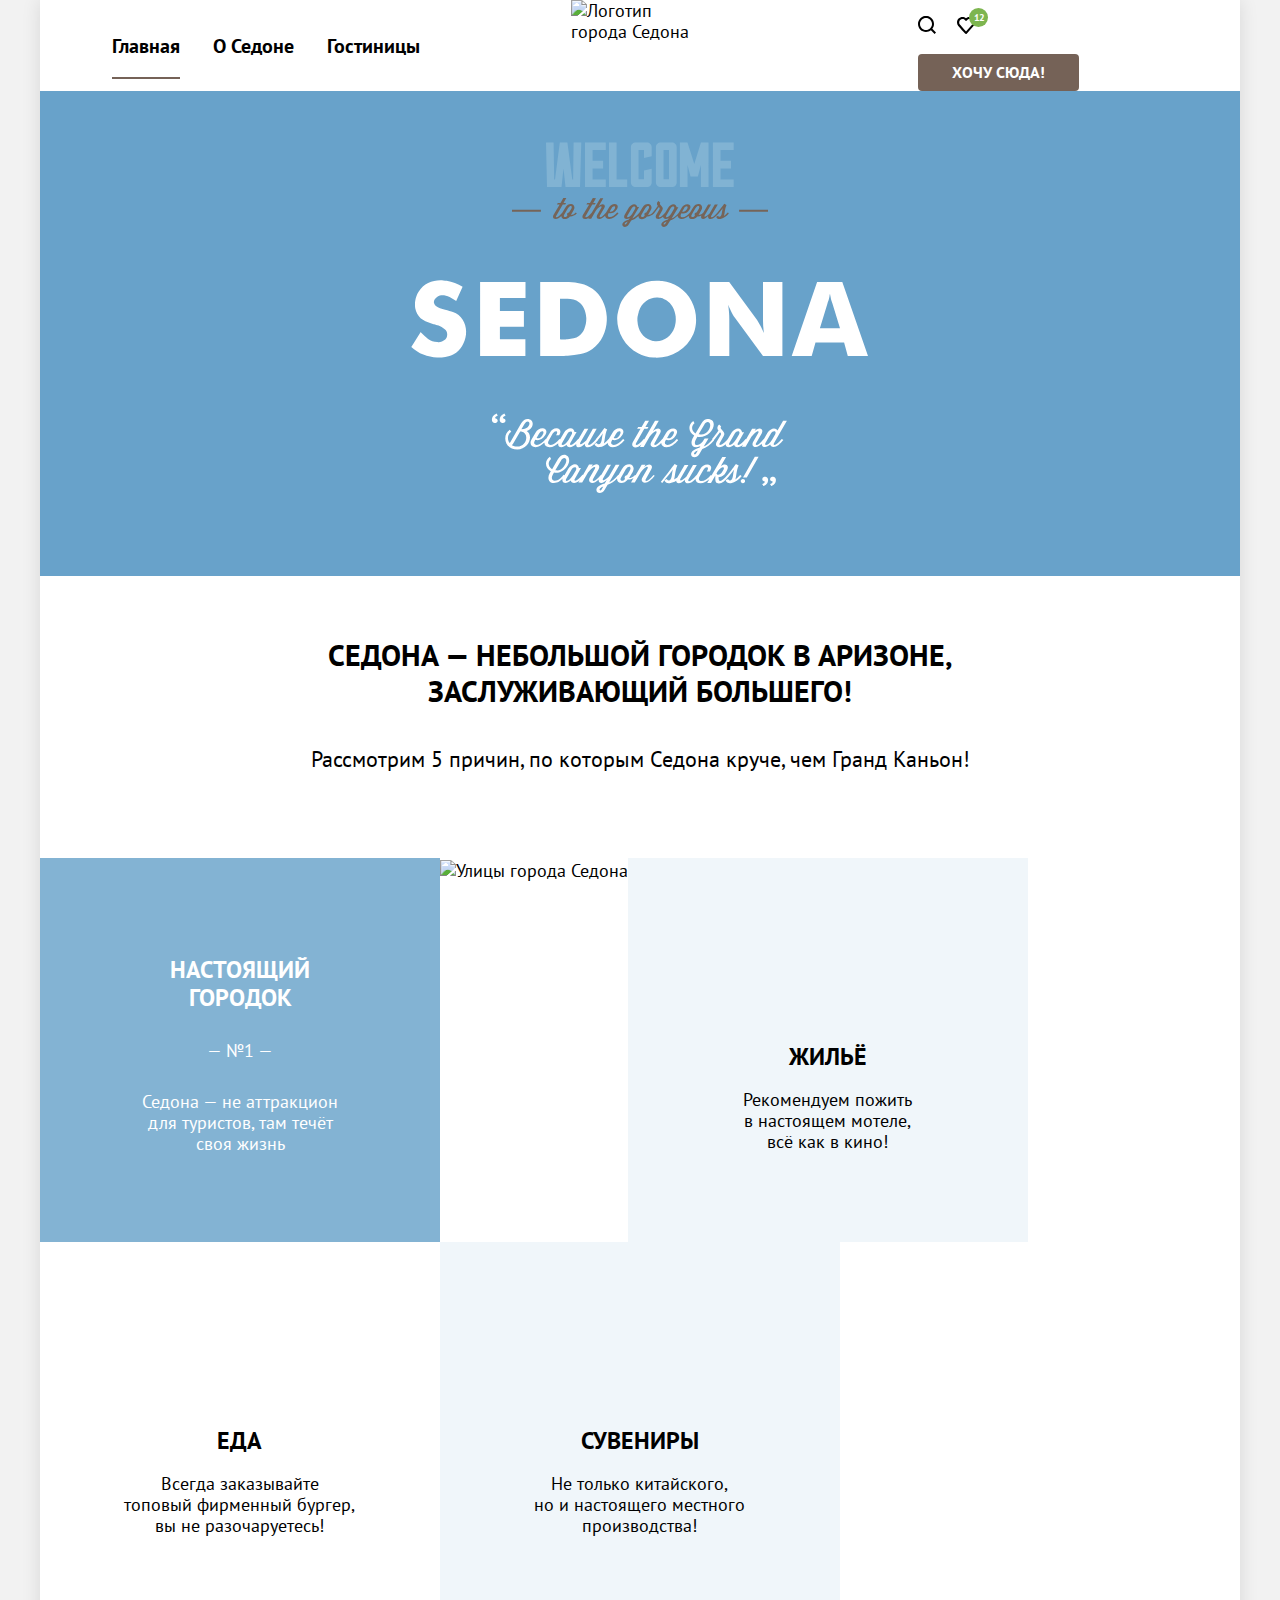
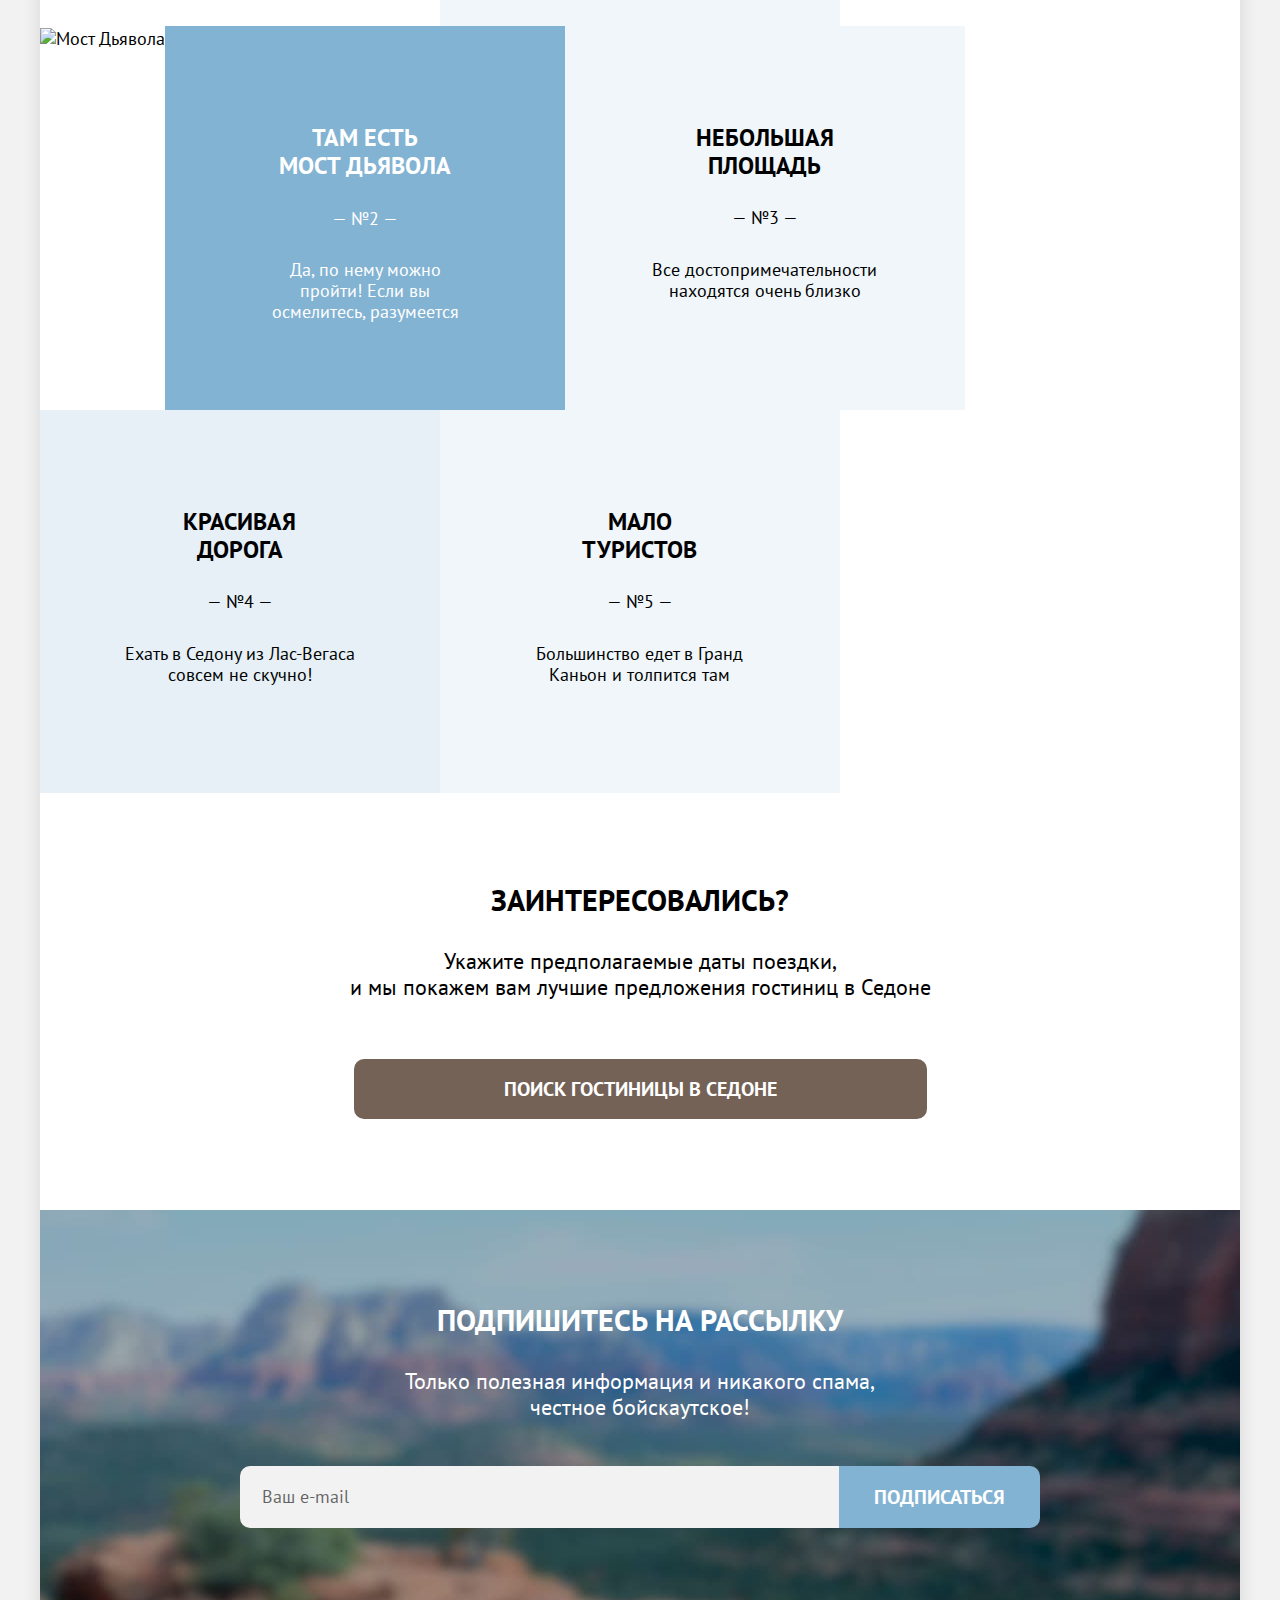
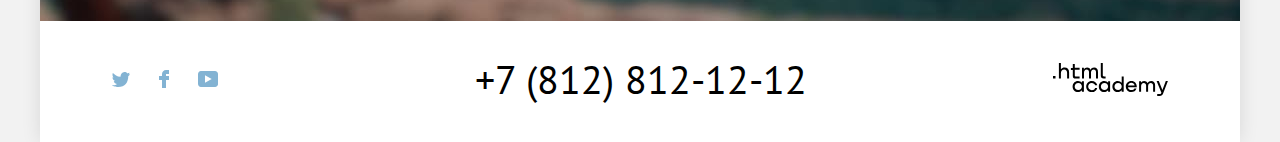
==== commit a21df328: "Внес правки по комментариям проверяющего наставника" ====
--- a/index.html
+++ b/index.html
@@ -5,7 +5,8 @@
   <meta http-equiv="X-UA-Compatible" content="IE=edge">
   <meta name="viewport" content="width=device-width, initial-scale=1.0">
   <title>Седона</title>
-  <link rel="icon" sizes="32x32" href="img/favicon.svg">
+  <link rel="icon" href="favicon.ico">
+  <link rel="icon" type="image/png" sizes="32x32" href="img/icons/favicon.png">
   <link rel="stylesheet" href="styles/styles.css">
 </head>
 <body>
@@ -106,44 +107,42 @@
         </div>
         <!-- ADVANTAGES LIST START -->
         <ul class="advantages-grid rs-list">
-          <li class="advantages-item-coldblue">
-            <h3 class="advantages-item-title title-4 rs-list">Настоящий городок</h3>
-            <p class="advantages-item-number rs-list">— №1 —</p>
-            <p class="advantages-item-description rs-list">Седона — не аттракцион для туристов, там течёт своя жизнь</p>
-          </li>
-          <li class="advantages-item-img-r">
-            <img class="advantages-img" src="img/sedona-town.jpg" width="800" height="384"
+          <li class="advantages-row">
+            <div class="advantages-row-content">
+              <h3 class="advantages-item-title title-4 rs-list">Настоящий городок</h3>
+              <p class="advantages-item-number rs-list">— №1 —</p>
+              <p class="advantages-item-description rs-list">Седона — не аттракцион для туристов, там течёт своя жизнь</p>
+            </div>
+            <div class="advantages-row-img">
+              <img class="advantages-img" src="img/sedona-town.jpg" width="800" height="384"
               alt="Улицы города Седона">
+            </div>
           </li>
           <li class="advantages-list-item advantages-item-lightblue">
-            <div class="advantages-list-img">
-              <img class="advantages-item-img" src="img/icons/house-icon.svg" width="75" height="72" alt="Жилье">
-            </div>
+            <div class="advantages-house-img"></div>
             <h3 class="advantages-item-heading title-4 rs-list">Жильё</h3>
             <p class="advatanges-item-desc rs-list">Рекомендуем пожить в&nbsp;настоящем мотеле,<br> всё как в&nbsp;кино!</p>
           </li>
           <li class="advantages-list-item advantages-item-white">
-            <div class="advantages-list-img">
-              <img class="advantages-item-img" src="img/icons/burger-icon.svg" width="74" height="70" alt="Бургер">
-            </div>
+            <div class="advantages-burger-img"></div>
             <h3 class="advantages-item-heading title-4 rs-list">Еда</h3>
             <p class="advantages-item-desc rs-list">Всегда заказывайте<br>топовый фирменный бургер,<br>вы не разочаруетесь!
             </p>
           </li>
           <li class="advantages-list-item advantages-item-lightblue">
-            <div class="advantages-list-img">
-              <img class="advantages-item-img" src="img/icons/gift-icon.svg" width="64" height="76" alt="Сувениры">
-            </div>
+            <div class="advantages-gift-img"></div>
             <h3 class="advantages-item-heading title-4 rs-list">Сувениры</h3>
             <p class="advantages-item-desc rs-list">Не только китайского,<br>но и настоящего местного производства!</p>
           </li>
-          <li class="advantages-item-img-l">
-            <img class="advantages-img" src="img/devil-bridge.jpg" width="800" height="384" alt="Мост Дьявола">
-          </li>
-          <li class="advantages-item-coldblue">
-            <h3 class="advantages-item-title title-4 rs-list">Там есть<br> мост дьявола</h3>
+          <li class="advantages-row">
+            <div class="advantages-row-img">
+              <img class="advantages-img" src="img/devil-bridge.jpg" width="800" height="384" alt="Мост Дьявола">
+            </div>
+            <div class="advantages-row-content">
+              <h3 class="advantages-item-title title-4 rs-list">Там есть<br> мост дьявола</h3>
             <p class="advantages-item-number rs-list">— №2 —</p>
             <p class="advantages-item-description rs-list">Да, по нему можно пройти! Если вы осмелитесь, разумеется</p>
+            </div>
           </li>
           <li class="advantages-list-item advantages-item-lightblue advantages-last-list">
             <h3 class="advantages-item-heading title-4 rs-list last-list-heading ">Небольшая площадь</h3>
@@ -221,7 +220,7 @@
         <div class="modal-header">
           <h2 class="modal-title rs-list">Поиск гостиницы в Седоне</h2>
           <button class="modal-close">
-            <img class="cross-ico" src="/img/icons/cross.svg" width="13" height="13" alt="Закрыть модальное окно">
+            <img class="cross-ico" src="img/icons/cross.svg" width="13" height="13" alt="Закрыть модальное окно">
             <span class="visually-hidden">Закрыть модальное окно</span>
           </button>
         </div>
@@ -245,12 +244,12 @@
               <label for="adults" class="rent-form-label">Взрослые:</label>
               <div class="amount-change-button">
                 <button class="amount-button minus-button" type="button">
-                  <img src="/img/icons/minus.svg" class="minus-ico" width="13" height="1" alt="Минус один взрослый">
+                  <img src="img/icons/minus.svg" class="minus-ico" width="13" height="1" alt="Минус один взрослый">
                   <span class="visually-hidden">Минус один взрослый</span>
                 </button>
                 <input type="number" class="people-number" id="adults" name="adults-number" value="2">
                 <button class="amount-button plus-button" type="button">
-                  <img src="/img/icons/plus.svg" class="plus-ico" width="13" height="13" alt="Плюс один взрослый">
+                  <img src="img/icons/plus.svg" class="plus-ico" width="13" height="13" alt="Плюс один взрослый">
                   <span class="visually-hidden">Плюс один взрослый</span>
                 </button>
               </div>
@@ -267,12 +266,12 @@
               </div>
               <div class="amount-change-button">
                 <button class="amount-button minus-button" type="button">
-                  <img src="/img/icons/minus.svg" class="minus-ico" width="13" height="1" alt="Минус один ребенок">
+                  <img src="img/icons/minus.svg" class="minus-ico" width="13" height="1" alt="Минус один ребенок">
                   <span class="visually-hidden">Минус один ребенок</span>
                 </button>
                 <input type="number" class="people-number" id="childrens" name="сhild-number" value="1">
                 <button class="amount-button plus-button" type="button">
-                  <img src="/img/icons/plus.svg" class="plus-ico" width="13" height="13" alt="Плюс один ребенок">
+                  <img src="img/icons/plus.svg" class="plus-ico" width="13" height="13" alt="Плюс один ребенок">
                   <span class="visually-hidden">Плюс один ребенок</span>
                 </button>
               </div>
--- a/styles/styles.css
+++ b/styles/styles.css
@@ -476,32 +476,50 @@
 }
 
 .advantages-grid {
-  display: grid;
-  grid-template-columns: repeat(3, 1fr);
-}
-
-.advantages-item-img-r {
-  grid-column: 2 / 4;
-  width: 100%;
+  display: flex;
+  flex-wrap: wrap;
+}
+
+.advantages-img {
+  width: 800px;
   height: auto;
   object-fit: cover;
 }
 
-.advantages-item-coldblue {
+.advantages-row {
+  display: flex;
+  flex-wrap: wrap;
+}
+
+.advantages-row-content {
   background-color: var(--blue-light);
   color: var(--b-white);
+  width: 400px;
   padding: 98px 92px 88px 92px;
 }
 
-.advantages-row {
-  grid-column: 1 / -1;
-  display: grid;
-  grid-template-columns: repeat(3, 1fr);
-}
-
-.advantages-item-img-l {
-  grid-column: 1 / 3;
-  grid-row: 3 / 4;
+.advantages-house-img {
+  background-image: url(../img/icons/house-icon.svg);
+  background-repeat: no-repeat;
+  background-position: 50% 0;
+  background-size: 75px 72px;
+  height: 96px;
+}
+
+.advantages-burger-img {
+  background-image: url(../img/icons/burger-icon.svg);
+  background-repeat: no-repeat;
+  background-position: 50% 0;
+  background-size: 74px 70px;
+  height: 96px;
+}
+
+.advantages-gift-img {
+  background-image: url(../img/icons/gift-icon.svg);
+  background-repeat: no-repeat;
+  background-position: 50% 0;
+  background-size: 64px 76px;
+  height: 96px;
 }
 
 .advantages-item-title {
@@ -521,14 +539,8 @@
 }
 
 .advantages-list-item {
+  width: 400px;
   padding: 89px 85px 90px 84px;
-}
-
-.advantages-list-img {
-  width: 75px;
-  height: 75px;
-  margin: auto;
-  margin-bottom: 21px;
 }
 
 .advantages-item-heading {
@@ -852,21 +864,21 @@
   background-color: var(--b-white);
 }
 
-input[type="checkbox"]:hover + .control-mark {
+.control-checkbox:hover + .control-mark {
   background-color: var(--white-lighten-2);
 }
 
-input[type="checkbox"]:focus + .control-mark {
+.control-checkbox:focus + .control-mark {
   background-color: var(--white-lighten-2);
   outline: 3px solid var(--blue-light);
 }
 
-input[type="checkbox"]:active + .control-mark {
+.control-checkbox:active + .control-mark {
   background-color: var(--white-lighten-1);
   outline: none;
 }
 
-input[type="checkbox"]:checked + .control-mark::before {
+.control-checkbox:checked + .control-mark::before {
   position: absolute;
   content: "";
   top: 9px;
@@ -877,7 +889,7 @@
   transform: rotate(-45deg);
 }
 
-input[type="checkbox"]:checked + .control-mark::after {
+.control-checkbox:checked + .control-mark::after {
   position: absolute;
   content: "";
   top: 10px;
@@ -888,15 +900,15 @@
   transform: rotate(45deg);
 }
 
-input[type="radio"] + .control-mark {
+.control-radio + .control-mark {
   border-radius: 50%;
 }
 
-input[type="radio"]:focus + .control-mark {
+.control-radio:focus + .control-mark {
   box-shadow: inset 0 0 0 3px var(--blue-light);
 }
 
-input[type="radio"]:checked + .control-mark::before {
+.control-radio:checked + .control-mark::before {
   position: absolute;
   content: "";
   width: 10px;
@@ -1609,7 +1621,7 @@
   line-height: 40px;
   border-radius: 4px;
   color: var(--black-lighten-3);
-  background-image: url("/img/icons/calendar.svg");
+  background-image: url("../img/icons/calendar.svg");
   background-repeat: no-repeat;
   background-position: center right 19px;
   flex-shrink: 0;
@@ -1756,7 +1768,7 @@
   border-radius: 50%;
   border: none;
   background-color: var(--blue-light);
-  background-image: url("/img/icons/info.svg");
+  background-image: url("../img/icons/info.svg");
   background-position: center;
   background-repeat: no-repeat;
   background-size: 1px;
